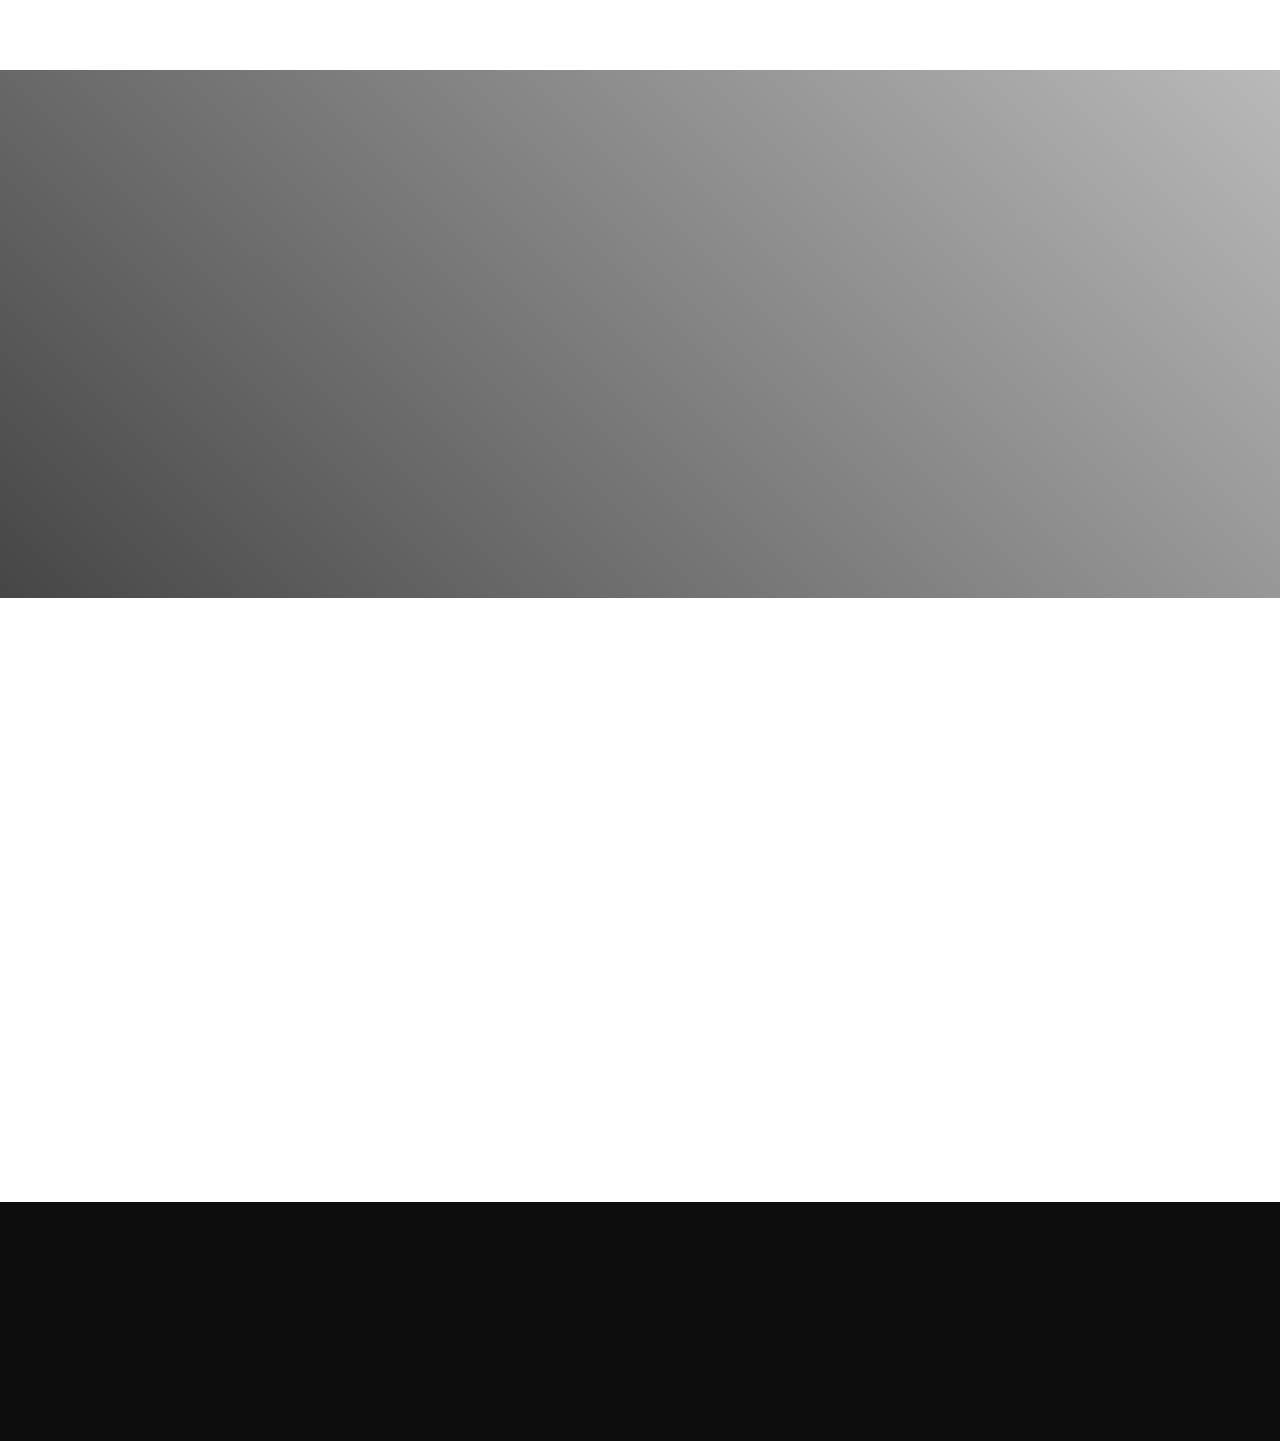
==== index.html @ 315e4c17 "initial portfolio commit" ====
<!doctype html>
<html lang="en" id="page_e00b3f7930bf44a9af4a89931b583d51" data-device-type="mobile" data-env="live" itemscope itemtype="http://schema.org/ProfessionalService" class="no-js page_e00b3f7930bf44a9af4a89931b583d51 mobile fullBleed isHomepage modern">
<head>
<meta charset="utf-8">
<title>Daniela Lizarazo</title>
<meta itemprop="name" content="Daniela Lizarazo">
<meta name="description" content="">
<meta name="keywords" content="">
<meta name="author" content="">
<meta name="viewport" content="width=device-width,initial-scale=1,shrink-to-fit=no">
<meta name="format-detection" content="telephone=yes">
<meta name="robots" content="noindex, nofollow">
<link rel="apple-touch-icon" sizes="180x180" href="https://static.mywebsites360.com/f4d7a6e8a42c4ae8aaf051b5d930cb21/f/118cd5e73162e6c208d3ffacbbd98bea0ef5c3d1/1/favicon-180x180.png">
<link rel="icon" type="image/png" sizes="96x96" href="https://static.mywebsites360.com/f4d7a6e8a42c4ae8aaf051b5d930cb21/f/118cd5e73162e6c208d3ffacbbd98bea0ef5c3d1/1/favicon-96x96.png">
<link rel="icon" type="image/png" sizes="32x32" href="https://static.mywebsites360.com/f4d7a6e8a42c4ae8aaf051b5d930cb21/f/118cd5e73162e6c208d3ffacbbd98bea0ef5c3d1/1/favicon-32x32.png">
<link rel="icon" type="image/png" sizes="16x16" href="https://static.mywebsites360.com/f4d7a6e8a42c4ae8aaf051b5d930cb21/f/118cd5e73162e6c208d3ffacbbd98bea0ef5c3d1/1/favicon-16x16.png">
<meta property="og:type" content="website">
<meta property="og:url" content="https://danielalizarazo.com/">
<meta property="og:title" content="Daniela Lizarazo">
<meta name="twitter:card" content="summary_large_image">
<meta name="twitter:title" content="Daniela Lizarazo">
<link id="baseCSS" rel="stylesheet" type="text/css" href="css/base.css">
<link id="pageCSS" rel="stylesheet" type="text/css" href="css/page%3FstyleIds=ZTAwYjNmNzkzMGJmNDRhOWFmNGE4OTkzMWI1ODNkNTEsYTk4ZjdiNGEzMmY5NGVmOTg5M2Q2Y2Y4ODZkYjQ1MmEsZjk0MzNmYzhhZmMyNGVjZWEzODliZDQ4ODIzYjYyNzIsZTc5ZTI1NzdjNWJlNDlkODk5YTFmZTdjYTI3NDkxZDA=.css">
<link id="vendorCSS" rel="stylesheet" type="text/css" href="css/vendor-print.css">
<script src="modernizr.respond.min.js"></script>
<script type="text/javascript">
  var TypekitConfig = {
    scriptTimeout: 3000
  };
  (function() {
    var h = document.getElementsByTagName('html')[0];
    h.className += ' wf-loading';
    var t = setTimeout(function() {
      h.className = h.className.replace(/\bwf-loading\b/g, '');
      h.className += ' wf-inactive';
    }, TypekitConfig.scriptTimeout);
    var d = false;
    var tk = document.createElement('script');
    tk.src = '//use.typekit.net/ik/[base64].js';
    tk.type = 'text/javascript';
    tk.async = 'true';
    tk.onload = tk.onreadystatechange = function() {
      var rs = this.readyState;
      if (d || rs && rs != 'complete' && rs != 'loaded') return;
      d = true;
      clearTimeout(t);
      try {
        if(html5) html5.shivMethods = false; // why? https://github.com/Modernizr/Modernizr/issues/308
        Typekit.load({ active: function() { if(window.jQuery) $(window).trigger('fontsLoaded'); } });
      } catch (e) {}
    };
    var s = document.getElementsByTagName('script')[0];
    s.parentNode.insertBefore(tk, s);
  })();
</script>
</head>
<body data-site-id="f4d7a6e8a42c4ae8aaf051b5d930cb21" data-sc-layout="a" data-ajax-prefix="/__" class="noSecondaryContent">
  <div class="siteWrapper">
    <div class="siteInnerWrapper">
      <div class="pageContainer linksSectionPage" id="links">
        <div class="headerAndNavContainer">
          <div class="headerAndNavContent">
            <div class="headerAndNavContentInner">
              <div class="headerContainer">
                <header class="headerContent">
<h1 class="siteName"><a itemprop="url" href="index.html">Daniela Lizarazo</a></h1>
                </header><!-- /headerContent -->
              </div><!-- /headerContainer -->
<div class="navContainer">
  <nav class="navContent">
    <ul id="navTopLevel" data-mobile-nav-label="Menu" data-mobile-nav-style="side" data-mobile-nav-reveal="push" data-mobile-nav-animation="bounce" data-mobile-nav-trigger="icon"  data-mobile-nav-icon-position="right" data-home-nav-collapse-min="1" itemscope itemtype="http://www.schema.org/SiteNavigationElement"><li><a href="index.html" class="selected" itemprop="url"><span class="currArrow">▸</span>Home</a>
</li><li><a href="about-me.html" itemprop="url">About me</a>
</li><li><a href="my-work.html" itemprop="url">My work</a>
</li></ul>
  </nav><!-- /navContent -->
</div><!-- /navContainer -->
            </div><!-- headerAndNavContentInner -->
          </div><!-- headerAndNavContent -->
        </div><!-- /headerAndNavContainer -->
        <div class="primaryAndSecondaryContainer">
          <div class="primaryAndSecondaryContent">
            <div class="primaryContentContainer">
              <section class="primaryContent" role="main">
<div class="blockContainer blockWrap_a98f7b4a32f94ef9893d6cf886db452a fsMed txa0 bmg0 lstSyNrmlzd bw0 sy0 blockAnim blockAnim--hidden blockAnim--fade">
  <div class="blockContent block_a98f7b4a32f94ef9893d6cf886db452a  layoutA">
    <div class="blockText">
  <h2 class="contentTitle">👋 Hello world, it's me, Daniela</h2>
  <div class="blockInnerContent" ><p>I'm a computer and data scientist currently finishing my master's degree in Information Studies with a focus in Data Science and AI at The University of Texas at Austin. Simultaneously, I'm working as a graduate research assistant at the Data and Decision Science Team at the IC2 Institute where I develop models and data-driven applications for the NSF I-Corps Hub and the City of Austin Office of Innovation.</p></div>
</div><!-- /blockText-->
  </div><!-- /blockContent -->
</div><!-- /blockContainer -->
<div class="blockContainer blockWrap_f9433fc8afc24ecea389bd48823b6272 fsMed txa0 bmg0 lstSyNrmlzd bw0 sy0 blockAnim blockAnim--hidden blockAnim--fade">
  <div class="blockContent block_f9433fc8afc24ecea389bd48823b6272  layoutA">
    <div class="blockText">
  <h2 class="contentTitle">From 3D immersive interfaces to storytelling dashboards</h2>
  <div class="blockInnerContent" ><p>I have a wide set of skills in human computer-interaction, AI and data science. For more details, check out the <a href="about-me.html">about me</a> and <a href="my-work.html" target="_blank" rel="noopener noreferrer">my work</a> pages.</p></div>
</div><!-- /blockText-->
  </div><!-- /blockContent -->
</div><!-- /blockContainer -->
<div class="blockContainer blockWrap_e79e2577c5be49d899a1fe7ca27491d0 fsMed txa0 bmg0 lstSyNrmlzd bw0 sy0 blockAnim blockAnim--hidden blockAnim--fade" itemscope itemtype="http://schema.org/ImageGallery">
  <div class="blockContent imageGallery imagesCollection block_e79e2577c5be49d899a1fe7ca27491d0  layoutA hasImg hasSlideshow imgOnly fixedAspectRatioImages hasMultipleVisible" data-image-count="6" data-pagination-anim="none" data-pagenum="1" data-img-server="https://static.mywebsites360.com" data-gallery-block-id="e79e2577c5be49d899a1fe7ca27491d0"  data-large-img-opts="HeFQid7LQXgcb94xYvs5phWX56a2v8sSE5pbW">
    <div class="blockImg">
      <div class="flex-container flexMain">
        <div class="flexslider deferredLoadGallery" data-animation="slide" data-slideshow="true" data-slideshow-speed="5000" data-max-items="2" data-min-items="2" data-item-width="320" data-item-margin="10">
          <ul class="slides galleryWrapper" data-collections="[base64]">
            <li class="fs-item ">
  <div class="contentImg imgShape ratio16x9Img"><img src="https://static.mywebsites360.com/f4d7a6e8a42c4ae8aaf051b5d930cb21/i/ee0117aaaf1144a9a1cee20601df4d20/1/4SoifmQpDrHbZJ6W5XJrp/Screenshot%202024-01-11%20at%2012.12.42%20AM.png" data-asset="ee0117aaaf1144a9a1cee20601df4d20" alt="Screenshot 2024-01-11 at 12.12.42 AM.png" data-mod="cover:800" class="contentImg"></div>
</li>

<li class="fs-item ">
  <div class="contentImg imgShape ratio16x9Img"><img src="https://static.mywebsites360.com/f4d7a6e8a42c4ae8aaf051b5d930cb21/i/bdf1bd25d6a14dbc9337bd4d2714918d/1/4SoifmQpDrHbZJ6W5XJrp/Screenshot%202024-01-11%20at%2012.12.14%20AM.png" data-asset="bdf1bd25d6a14dbc9337bd4d2714918d" alt="Screenshot 2024-01-11 at 12.12.14 AM.png" data-mod="cover:800" class="contentImg"></div>
</li>

<li class="fs-item ">
  <div class="contentImg imgShape ratio16x9Img"><img src="https://static.mywebsites360.com/f4d7a6e8a42c4ae8aaf051b5d930cb21/i/e1e6e995297b43c6aca7a8af2b8f3970/1/4SoifmQpDrHbZJ6W5XJrp/Screenshot%202024-01-11%20at%2012.14.52%20AM.png" data-asset="e1e6e995297b43c6aca7a8af2b8f3970" alt="Screenshot 2024-01-11 at 12.14.52 AM.png" data-mod="cover:800" class="contentImg"></div>
</li>

<li class="fs-item ">
  <div class="contentImg imgShape ratio16x9Img"><img src="https://static.mywebsites360.com/f4d7a6e8a42c4ae8aaf051b5d930cb21/i/c20057747b0c45ce8f988098be12da9f/1/4SoifmQpDrHbZJ6W5XJrp/Screenshot%202024-01-11%20at%201.08.15%20AM.png" data-asset="c20057747b0c45ce8f988098be12da9f" alt="Screenshot 2024-01-11 at 1.08.15 AM.png" data-mod="cover:800" class="contentImg"></div>
</li>

<li class="fs-item ">
  <div class="contentImg imgShape ratio16x9Img"><img src="https://static.mywebsites360.com/f4d7a6e8a42c4ae8aaf051b5d930cb21/i/d3e3139012dc499b9ce6f6083e0b8f80/1/4SoifmQpDrHbZJ6W5XJrp/Screenshot%202024-01-11%20at%202.05.03%20AM.png" data-asset="d3e3139012dc499b9ce6f6083e0b8f80" alt="Screenshot 2024-01-11 at 2.05.03 AM.png" data-mod="cover:800" class="contentImg"></div>
</li>

<li class="fs-item ">
  <div class="contentImg imgShape ratio16x9Img"><img src="https://static.mywebsites360.com/f4d7a6e8a42c4ae8aaf051b5d930cb21/i/f948c0f25b6a4b46b26bc41d136ddff6/1/4SoifmQpDrHbZJ6W5XJrp/esdl-square.png" data-asset="f948c0f25b6a4b46b26bc41d136ddff6" alt="esdl-square.png" data-mod="cover:800" class="contentImg"></div>
</li>


          </ul>
        </div>
      </div>
    </div><!-- /blockImg -->
  </div><!-- /blockContent -->
</div><!-- /blockContainer -->
              </section><!-- /primaryContent -->
            </div><!-- /primaryContentContainer -->
          </div><!-- /primaryAndSecondaryContent -->
        </div><!-- /primaryAndSecondaryContainer -->
        <div class="footerContainer">
  <footer class="footerContent">
  	<div class="footerInner">
<div class="blockContainer socialIconsContainer blockWrap_e0a81e694a194ed6a7d155da40583dc7 ">
  <div class="blockContent block_e0a81e694a194ed6a7d155da40583dc7 txa1">
        <ul class="iconGroup socialIcons footerSocialIcons">
      <li><a target="_blank" rel="noopener noreferrer" href="https://www.linkedin.com/in/daniela-lizarazo-721335228/" class="zocial linkedin" aria-label="linkedin"></a></li>
    </ul>
      </div><!-- /blockContent -->
</div><!-- /blockContainer -->
<div class="blockContainer blockWrap_dd943fca7a9e432e927b0d071dcdae63 ">
  <div class="blockContent block_dd943fca7a9e432e927b0d071dcdae63 ">
    <div class="blockText">
  <div class="blockInnerContent" ><p><a href="index.html">Home</a> | <a href="about-me.html">About</a> | <a href="my-work.html">Work</a> | <a href="index.html">Contact</a></p></div>
</div><!-- /blockText-->
  </div><!-- /blockContent -->
</div><!-- /blockContainer -->
<div class="blockContainer blockWrap_f9fcd93386224b608d1e517b4ab8068d ">
  <div class="blockContent block_f9fcd93386224b608d1e517b4ab8068d ">
    <div class="blockText blockInnerContent">
      <p>©2022 Websites 360® - Do not copy website. All rights reserved. | Powered By: Websites360®</p>
    </div><!-- /blockText-->
  </div><!-- /blockContent -->
</div><!-- /blockContainer -->
      <div class="scCredit"><a href="https://www.websites360.com" target="_blank" rel="nofollow">Created with <span>Websites 360</span></a></div>
    </div>
  </footer>
</div><!--  /footerContainer -->
      </div> <!-- /pageContainer -->
    </div><!-- /siteInnerWrapper -->
  </div><!-- siteOuterWrapper -->
  <script src="https://code.jquery.com/jquery-1.12.4.min.js"></script>
<script>window.jQuery || document.write('<script src="jquery-1.12.4.min.js">\x3C/script>')</script>
<script src="siteBundle.js"></script>
<style type="text/css">
/*!
  Zocial Butons
  http://zocial.smcllns.com
  by Sam Collins (@smcllns)
  License: http://opensource.org/licenses/mit-license.php
*/
/* Reference icons from font-files
** Base 64-encoded version recommended to resolve cross-site font-loading issues
*/
@font-face {
	font-family: "zocial";
	src: url("zocial.eot");
	src: url("zocial.eot%3F") format("embedded-opentype"),
		url([data-uri]),
		url("zocial.woff") format("woff"),
		url("zocial.ttf") format("truetype"),
		url("zocial.svg") format("svg");
	font-weight: normal;
	font-style: normal;
}
@media screen and (-webkit-min-device-pixel-ratio:0) {
	@font-face {
		font-family: "zocial";
		src: url("zocial.svg") format("svg");
	}
}
</style>
<a id="navTrigger" href="index.html#" style="display:block;" aria-label="Menu">
  <span class="navIcon">
      <svg xmlns="http://www.w3.org/2000/svg" class="navIcon-svg--dotsVert navIcon-svg--w2" viewBox="0 0 164 32">
  <path class="path1" d="M31.299 15.65c0 8.643-7.007 15.65-15.65 15.65s-15.65-7.007-15.65-15.65c0-8.643 7.007-15.65 15.65-15.65s15.65 7.007 15.65 15.65z"></path>
  <path class="path2" d="M97.674 15.65c0 8.643-7.007 15.65-15.65 15.65s-15.65-7.007-15.65-15.65c0-8.643 7.007-15.65 15.65-15.65s15.65 7.007 15.65 15.65z"></path>
  <path class="path3" d="M164.399 15.65c0 8.643-7.007 15.65-15.65 15.65s-15.65-7.007-15.65-15.65c0-8.643 7.007-15.65 15.65-15.65s15.65 7.007 15.65 15.65z"></path>
</svg>
  </span>
</a>
<script src="collections.js" data-collections="aHR0cHM6Ly9hcGkubXl3ZWJzaXRlczM2MC5jb20vZjRkN2E2ZThhNDJjNGFlOGFhZjA1MWI1ZDkzMGNiMjEvYy97dHlwZX0="></script>
</body>
</html>
---- css/base.css ----
html,body,div,span,applet,object,iframe,h1,h2,h3,h4,h5,h6,p,blockquote,pre,a,abbr,acronym,address,big,cite,code,del,dfn,em,img,ins,kbd,q,s,samp,small,strike,strong,sub,sup,tt,var,dl,dt,dd,ol,ul,li,fieldset,form,label,legend,table,caption,tbody,tfoot,thead,tr,th,td{margin:0;padding:0;border:0;outline:0;font-weight:inherit;font-style:inherit;font-family:inherit;font-size:100%;vertical-align:baseline}body{line-height:1;color:#000;background:#fff}ol,ul{list-style:none}table{border-collapse:separate;border-spacing:0;vertical-align:middle}caption,th,td{text-align:left;font-weight:normal;vertical-align:middle}a img{border:none}article,aside,canvas,details,figcaption,figure,footer,header,hgroup,menu,nav,section,summary,main{margin:0;padding:0;border:0;outline:0;display:block}audio,canvas,video{display:inline-block}audio:not([controls]),[hidden]{display:none}html{overflow-y:scroll;-webkit-text-size-adjust:100%;-ms-text-size-adjust:100%;-webkit-font-smoothing:antialiased}abbr[title]{border-bottom:1px dotted}q{quotes:none}q:before,q:after{content:"";content:none}small{font-size:85%}sub,sup{font-size:75%;line-height:0;position:relative;vertical-align:baseline}sup{top:-.5em}sub{bottom:-.25em}nav ul,nav ol{list-style:none;list-style-image:none;margin:0;padding:0}img{border:0;-ms-interpolation-mode:bicubic;vertical-align:middle}svg:not(:root){overflow:hidden}figure{margin:0}form{margin:0}fieldset{border:0;margin:0;padding:0}label{cursor:pointer}legend{border:0;padding:0}button,input,select,textarea{font-family:inherit;font-size:100%;margin:0;vertical-align:baseline;-webkit-font-smoothing:antialiased}button,input{line-height:normal}button,input[type="button"],input[type="reset"],input[type="submit"]{cursor:pointer;-webkit-appearance:button}input[type="checkbox"],input[type="radio"]{box-sizing:border-box}input[type="search"]{-webkit-appearance:textfield;box-sizing:content-box}input[type="search"]::-webkit-search-decoration{-webkit-appearance:none}button::-moz-focus-inner,input::-moz-focus-inner{border:0;padding:0}textarea{overflow:auto;vertical-align:top;resize:vertical}table{border-collapse:collapse;border-spacing:0}td{vertical-align:top}html{background-color:#fff;background-image:none;background-position:50% 0;background-attachment:scroll;background-size:cover;background-repeat:no-repeat;}html.tablet:after,html.mobile:after{content:none}html,body{color:#8b8b8b;font-size:18px;font-family:freightsansprobook,Arial,Verdana,sans-serif;font-style:normal;font-weight:400;line-height:1.5}.fsLg{font-size:32px}.fsMed{font-size:18px}.fsSm{font-size:14px}.fsSm input.gsc-input{font-size:14px}.fsMed input.gsc-input{font-size:18px}.fsLg input.gsc-input{font-size:32px}body{background:transparent}body,button,input,input:valid,input:invalid,textarea,textarea:valid,textarea:invalid,select{color:#8b8b8b}a,a:link,a:visited,a:hover,a:active,a:focus,span.gc-cs-link,.button--linky{color:#5d5d5d;text-decoration:none}.socialMeta .contentTitle,.socialActions li,.scheduleItem .contentTitle a,.beerListHeader,.beerName a{color:#5d5d5d}.blockInnerContent a:not(.button),.itemInnerContent a:not(.button),.socialContent a:not(.button),.socialActions a:not(.button),.blockInnerContent .button--linky,.itemInnerContent .button--linky,.socialContent .button--linky,.socialActions .button--linky,.blockInnerContent span.gc-cs-link,.itemInnerContent span.gc-cs-link,.socialContent span.gc-cs-link,.socialActions span.gc-cs-link{text-decoration:none;}.blockInnerContent a:not(.button):hover,.itemInnerContent a:not(.button):hover,.socialContent a:not(.button):hover,.socialActions a:not(.button):hover,.blockInnerContent .button--linky:hover,.itemInnerContent .button--linky:hover,.socialContent .button--linky:hover,.socialActions .button--linky:hover,.blockInnerContent span.gc-cs-link:hover,.itemInnerContent span.gc-cs-link:hover,.socialContent span.gc-cs-link:hover,.socialActions span.gc-cs-link:hover,.blockInnerContent a:not(.button):active,.itemInnerContent a:not(.button):active,.socialContent a:not(.button):active,.socialActions a:not(.button):active,.blockInnerContent .button--linky:active,.itemInnerContent .button--linky:active,.socialContent .button--linky:active,.socialActions .button--linky:active,.blockInnerContent span.gc-cs-link:active,.itemInnerContent span.gc-cs-link:active,.socialContent span.gc-cs-link:active,.socialActions span.gc-cs-link:active,.blockInnerContent a:not(.button):focus,.itemInnerContent a:not(.button):focus,.socialContent a:not(.button):focus,.socialActions a:not(.button):focus,.blockInnerContent .button--linky:focus,.itemInnerContent .button--linky:focus,.socialContent .button--linky:focus,.socialActions .button--linky:focus,.blockInnerContent span.gc-cs-link:focus,.itemInnerContent span.gc-cs-link:focus,.socialContent span.gc-cs-link:focus,.socialActions span.gc-cs-link:focus{text-decoration:none}.blockInnerContent a:not(.button):hover,.blockInnerContent .button--linky:hover,.blockInnerContent span.gc-cs-link:hover,.blockInnerContent a:not(.button):active,.blockInnerContent .button--linky:active,.blockInnerContent span.gc-cs-link:active,.blockInnerContent a:not(.button):focus,.blockInnerContent .button--linky:focus,.blockInnerContent span.gc-cs-link:focus{color:#0d0d0d}a.button,.item a.button{color:#fff;}a.button:hover,.item a.button:hover,a.button:active,.item a.button:active,a.button:focus,.item a.button:focus{color:#fff}button,.button,input[type=submit]{transition:border-color 200ms,color 200ms,background-color 200ms;display:inline-block;line-height:1.5;padding:.25em 1em;text-decoration:none;box-sizing:border-box;color:#fff;letter-spacing:normal;text-transform:none;font-family:freightsansprobook,Arial,Verdana,sans-serif;font-style:normal;font-weight:400;border-radius:0;background:#0d0d0d;font-size:16px;border-color:#0d0d0d;border-width:2px;border-style:solid;}button:hover,.button:hover,input[type=submit]:hover,button:active,.button:active,input[type=submit]:active,button:focus,.button:focus,input[type=submit]:focus{color:#fff;background:#8b8b8b;border-color:#8b8b8b}.scForm input[type=text],.scForm input[type=number],.scForm input[type=email],.scForm input[type=url],.scForm input[type=tel],.scForm input[type=search],.scForm textarea,.scForm select{font-size:16px}.ctaButton{padding:1em}.publicModalClose{background:url("data:image/svg+xml;charset=utf-8,%3Csvg%20xmlns%3D%22http%3A%2F%2Fwww.w3.org%2F2000%2Fsvg%22%20width%3D%2232%22%20height%3D%2232%22%20viewBox%3D%220%200%2032%2032%22%3E%3Cpath%20fill%3D%22none%22%20opacity%3D%22.5%22%20stroke%3D%22%230d0d0d%22%20stroke-width%3D%22.457%22%20stroke-miterlimit%3D%2210%22%20stroke-linecap%3D%22round%22%20stroke-linejoin%3D%22round%22%20d%3D%22M24.183%207.634l-16.503%2016.777M7.68%207.634l16.503%2016.777%22%2F%3E%3C%2Fsvg%3E") 50% 50% no-repeat}.publicModalContent{background:#fff;color:#333;}.publicModalContent .pageTitle{color:#333}.publicModalContent a{color:#8b8b8b}.galleryArrow--prev,.galleryArrow--next{display:none}.no-touch .flex-container,.carousel{padding-left:0;padding-right:0;}.no-touch .flex-container .gridTrigger,.carousel .gridTrigger{margin-right:0}.hasThumbs .flex-container{padding-left:0;padding-right:0}.touch .blockContentBleed.hasSlideshow .imgCaption,.no-touch .blockContentBleed.hasSlideshow .imgCaption{margin-left:4%;margin-right:4%}.touch .blockContentBleed.alternateGridGallery .gridTrigger,.no-touch .blockContentBleed.alternateGridGallery .gridTrigger{margin-right:4%}.eventColl-item--carousel1 .eventColl-content,.eventColl-item--carousel2 .eventColl-content{max-width:calc(85vw - 88px)}.eventColl-item--slideshow1 .eventColl-content{left:50px;right:50px}.eventColl-item--slideshow2 .eventColl-content{left:50px;right:50px}.tags{padding-top:.5em;font-size:14px;}.itemsCollectionContainer .tags{margin-bottom:1em}.tags .sep{display:none}.tags .tagsLabel{font-weight:bold;display:inline-block;margin:0 .75em .5em 0}.blockInnerContent .tags a{background-color:#efefef;display:inline-block;padding:.5em 1em;margin:0 .75em .5em 0;}.blockInnerContent .tags a,.blockInnerContent .tags a:hover,.blockInnerContent .tags a:active,.blockInnerContent .tags a:visited,.blockInnerContent .tags a:focus{color:#333;text-decoration:none}.txa1 .blockInnerContent .tags a{margin:0 .375em .5em}.txa2 .blockInnerContent .tags a{margin:0 0 .5em .75em}.blockInnerContent .tags a.selected,.blockInnerContent .tags a.selected:hover,.blockInnerContent .tags a.selected:active,.blockInnerContent .tags a.selected:visited,.blockInnerContent .tags a.selected:focus{color:#333;background-color:#ccc}.contentImg{max-width:100%;border-style:solid;border-color:#ccc;border-width:0;box-sizing:border-box;}.pageTitle{color:#fff;font-size:60px;font-family:futurabold,Arial,Verdana,sans-serif;font-style:normal;font-weight:700;text-transform:capitalize;letter-spacing:normal;line-height:1.1}.pageSubtitle{color:#fff;font-size:20px;font-family:freightsansprobook,Arial,Verdana,sans-serif;font-style:normal;font-weight:400;text-transform:none;letter-spacing:normal;padding-top:10px;font-size:20px;line-height:1.2;}@media only screen and (max-width:768px){.pageTitle{font-size:40px}}.contentTitle{line-height:1.1;padding-bottom:.5em;font-size:40px}h3.contentTitle{font-size:28px}.contentTitle:not(.item):last-child{padding-bottom:0}.contentTitle,.contentTitle a{font-family:futurabold,Arial,Verdana,sans-serif;font-style:normal;font-weight:700;color:#040c14}.categoryHeader{color:#040c14;font-family:futurabold,Arial,Verdana,sans-serif;font-style:normal;font-weight:700;margin-bottom:1em;font-size:1.5em;}.categoryHeader:last-child{margin-bottom:0}.contentTitle,.categoryHeader{text-transform:none;letter-spacing:normal;}.dividerTitle{font-family:futurabold,Arial,Verdana,sans-serif;font-style:normal;font-weight:700;line-height:1.1;text-transform:none;letter-spacing:normal;color:#0d0d0d;display:-ms-flexbox;display:flex;text-align:initial below;text-align:unset;font-size:40px}.dividerTitle{-ms-flex-direction:column;flex-direction:column;-ms-flex-align:stretch;align-items:stretch;-ms-flex-pack:center;justify-content:center;text-align:left;}.dividerTitle:before{content:none;margin:0}.dividerTitle:after{content:'';margin:.5em 0 0 0}.blockContentBleed .dividerTitle .dividerTitle-textWrap{padding:0 2% 0 4%}.dividerTitle:before,.dividerTitle:after{border-color:#bababa;border-top-style:solid;border-top-width:1px}.dividerTitle--noText:before,.dividerTitle--noText:after{margin:0}.categoryHeader{text-align:inherit}table{background-color:transparent;margin-bottom:1em}td,th{vertical-align:top;padding:.45em .5em .25em .5em}table,th,td{border-width:1px;border-style:solid;border-color:#ccc}.agenda dd{border-width:1px;border-style:solid;border-color:#ccc}.calendar .calPos.hasItem:focus{background-color:#4d4d4d;color:#fff}.calendar .currentDay{background-color:#333;color:#fff}.calendar .calItem{border-color:#0d0d0d transparent transparent transparent}.calendar caption{border-style:solid;border-width:1px 1px 0 1px}.calendar.togglesOnly caption{border-bottom-width:1px}.singleRow .calendar caption{border-width:0 0 1px 0}.singleRow .calendar.togglesOnly caption{border-width:0}.singleRow .calendar td{border-width:0 1px 0 0}.fixedCalendar table,.fixedCalendar td,.fixedCalendar th{background-color:#f9f9f9}.datePickerContainer td.activeDay,.datePickerContainer td:hover{background-color:#4d4d4d}.blockContent input.gsc-input,.blockContent .gsc-input-box,.blockContent .gsc-input-box-hover,.blockContent .gsc-input-box-focus{border-color:#ccc}.blockContent .gsc-result-info,.blockContent .gsc-orderby-label,.blockContent .gs-result a.gs-visibleUrl,.blockContent .gs-result .gs-visibleUrl,.blockContent .gsc-preview-reviews,.blockContent .gsc-control-cse .gs-snippet,.blockContent .gsc-control-cse .gs-promotion em{color:#8b8b8b}.blockContent .gs-title,.blockContent .gs-webResult.gs-result a.gs-title,.blockContent .gs-webResult.gs-result a.gs-title *,.blockContent .gsc-results .gsc-cursor-box .gsc-cursor-page,.blockContent .gsc-results .gsc-cursor-box .gsc-cursor-current-page{color:#5d5d5d !important}.blockContent .cse input.gsc-search-button,.blockContent .cse input.gsc-search-button:hover,.blockContent input.gsc-search-button,.blockContent input.gsc-search-button:hover,.blockContent .gsc-selected-option-container{color:#fff;border-radius:0;background:#0d0d0d;font-size:16px;border-color:#0d0d0d;border-width:2px}.blockContent .cse form.gsc-search-box,.blockContent .gsc-control-cse .gsc-option-menu{background:#fff;border-color:#8b8b8b}.blockContent .gsc-option-menu-item{color:#8b8b8b}.blockContent .gs-no-results-result .gs-snippet{color:#8b8b8b;background:#fff;border-color:#dedede}.blockContent .gs-result img.gs-image{border-color:#ccc;border-width:1px}.digiPharmHero-content{padding:2em 60px;text-align:left;}.digiPharmHero-cta--pinBot{padding:1em 60px}.blockInnerContent{font-size:16px;}.blockInnerContent b,.blockInnerContent strong{font-weight:bold}.blockInnerContent i,.blockInnerContent em{font-style:italic}.blockContainer,.pageTitleContainer,.itemsCollectionContainer{border-style:solid;border-color:#ccc;border-radius:0;background-color:transparent;background-image:none;background-position:50% 50%;background-attachment:fixed;background-size:cover;background-repeat:no-repeat;padding-top:50px;padding-bottom:50px;}.tablet .blockContainer,.tablet .pageTitleContainer,.tablet .itemsCollectionContainer,.mobile .blockContainer,.mobile .pageTitleContainer,.mobile .itemsCollectionContainer{background-attachment:scroll}.hasSecondaryContent .primaryAndSecondaryContainer .blockContainer,.hasSecondaryContent .primaryAndSecondaryContainer .pageTitleContainer,.hasSecondaryContent .primaryAndSecondaryContainer .itemsCollectionContainer{padding-left:50px;padding-right:50px}.blockText p,.itemContent p,.blockText ul,.itemContent ul,.blockText ol,.itemContent ol{padding-bottom:1.5em}.truncateContent{max-height:9em}.item{box-sizing:border-box;float:left;width:100%;margin:1.5em auto 0 auto;border-style:solid;word-wrap:break-word;color:#8b8b8b;box-shadow:0 8px 30px 0 rgba(162,162,162,0.15);background-image:none;background-color:#fff;border-radius:0;border-color:#dedede;padding:30px 30px 30px 30px;font-size:16px;}.item:last-child{margin-bottom:0}.item a{color:#0d0d0d}.item .contentTitle,.item.contentTitle{text-transform:none;letter-spacing:normal;padding-left:0;margin-right:0;font-size:26px}.item .contentTitle,.item .contentTitle a,.item.contentTitle a{color:#040c14}.item .itemInnerContent b,.item .itemInnerContent strong{font-weight:bold}.item .itemInnerContent i,.item .itemInnerContent em{font-style:italic}.definitionList .contentTitle,.defListItem .contentTitle{color:#040c14;text-transform:none;border-radius:0;letter-spacing:normal;padding-left:0;margin-right:0;}.defItemInnerContent{color:#868686;}.defListItem{color:#868686;background-image:none;background-color:#fff;border-color:#dedede;border-radius:0;}.socialContentExternal{border-color:#dedede}.eventColl-item--slideshow1{color:#8b8b8b;font-size:16px;}.eventColl-item--slideshow1 .eventColl-mainTitles,.eventColl-item--slideshow1 .eventColl-artists{color:#040c14;font-size:26px;}.eventColl-item--slideshow1 .eventColl-mainTitles a,.eventColl-item--slideshow1 .eventColl-artists a{color:#040c14}.iconGroup a{display:inline-block;width:32px;height:32px;line-height:32px;font-size:22px}.socialSharing li a{width:31.5px;height:31.5px;line-height:31.5px;font-size:18px}.videoGallery-text{text-align:left;}.modalVideoGallery-vid ~ .galleryArrow{height:40px}.primaryAndSecondaryContainer{padding-top:0;}.pwp-container{background-color:transparent;background-image:none;background-position:50% 50%;background-attachment:fixed;background-size:cover;background-repeat:no-repeat;}.tablet .pwp-container,.mobile .pwp-container{background-attachment:scroll}.pwp-form{background-color:rgba(255,255,255,0);border-style:solid;border-color:#ccc;border-width:1px}.pwp-icon{fill:#8b8b8b}.pwp-error{color:#8b8b8b;font-weight:bold}.pwp-submit{font-size:16px;color:#fff;background:#0d0d0d;letter-spacing:normal;text-transform:none;border-style:solid;border-radius:0;border-width:2px;border-color:#0d0d0d;}.pwp-submit:hover,.pwp-submit:active,.pwp-submit:focus{color:#fff;background:#0d0d0d;border-color:#0d0d0d}.item--tombstone{animation:unset;}.item--tombstone > *{transition:none}.paginationControls{margin:1.5em auto 0 auto;text-align:center;position:relative;}.gridTrigger{fill:#8b8b8b;}.gridTrigger:hover,.gridTrigger:active,.gridTrigger:focus{fill:#8b8b8b}.mapPopup.mapPopup--google,.gm-style-iw-t:after,.mapboxgl-popup-content,.leaflet-popup-content,.leaflet-popup-tip{background:#fff !important}.mapPopup--mapbox.mapboxgl-popup-anchor-top .mapboxgl-popup-tip,.mapPopup--mapbox.mapboxgl-popup-anchor-top-left .mapboxgl-popup-tip,.mapPopup--mapbox.mapboxgl-popup-anchor-top-right .mapboxgl-popup-tip{border-bottom-color:#fff}.mapPopup--mapbox.mapboxgl-popup-anchor-right .mapboxgl-popup-tip{border-left-color:#fff}.mapPopup--mapbox.mapboxgl-popup-anchor-bottom .mapboxgl-popup-tip,.mapPopup--mapbox.mapboxgl-popup-anchor-bottom-left .mapboxgl-popup-tip,.mapPopup--mapbox.mapboxgl-popup-anchor-bottom-right .mapboxgl-popup-tip{border-top-color:#fff}.mapPopup--mapbox.mapboxgl-popup-anchor-left .mapboxgl-popup-tip{border-right-color:#fff}.mapPopup,.mapboxgl-popup-content{color:#000 !important;font-size:14px !important}.mapPopup .contentTitle,.mapPopup .contentTitle a{color:#000 !important;font-size:18px !important}.leaflet-container .mapPopup--leaflet .blockInnerContent a,.leaflet-container .mapPopup--leaflet .itemInnerContent a{color:#5d5d5d;}.leaflet-container .mapPopup--leaflet .blockInnerContent a:hover,.leaflet-container .mapPopup--leaflet .itemInnerContent a:hover{color:#0d0d0d}.headerContainer{background-color:transparent;background-image:none;background-position:50% 50%;background-attachment:scroll;background-size:cover;background-repeat:no-repeat;padding-top:20px;padding-bottom:20px;border-width:0;}.headerContent h1.siteName,.headerContent h1.siteName a,.headerContent div.siteName,.headerContent div.siteName a{text-align:left;color:#171717;font-family:museosansbold,Arial,Verdana,sans-serif;font-style:normal;font-weight:700;font-size:20px;text-transform:capitalize;letter-spacing:normal;}.siteName{line-height:1.5}@media only screen and (max-width:767px){.headerContent h1.logo,.headerContent h1.logoAndSiteName a.logo,.headerContent div.logo,.headerContent div.logoAndSiteName a.logo{max-width:100px}.headerContent h1.siteName,.headerContent h1.logoAndSiteName,.headerContent div.siteName,.headerContent div.logoAndSiteName{text-align:center}.headerContent h1.logo,.headerContent div.logo,.headerContent a.logo{float:none;margin:0 auto;}.headerContent h1.logo img,.headerContent div.logo img,.headerContent a.logo img{margin:0 auto;float:none}}.navContainer{padding-top:20px;padding-bottom:20px;font-size:17px;font-family:futurabold,Arial,Verdana,sans-serif;font-style:normal;font-weight:700;text-transform:lowercase;line-height:1.5}.headerAndNavContainer{background-color:#fff;background-image:none;background-position:50% 50%;background-attachment:scroll;background-size:auto;background-repeat:repeat;border-width:0;}.navContent li{border-color:#a2a2a2;}.navContent li a,.navContent li .navLabel{font-size:17px;color:#0d0d0d;text-decoration:none;letter-spacing:0;background-color:transparent}.navContent li .button{padding:.25em 1em;font-size:16px;color:#fff;background:#0d0d0d;letter-spacing:normal;text-transform:none;font-family:freightsansprobook,Arial,Verdana,sans-serif;font-style:normal;font-weight:400;border-radius:0;border-width:2px;border-color:#0d0d0d;}.navContent li .button:active,.navContent li .button:hover,.navContent li .button:focus{color:#fff;background:#8b8b8b;border-color:#8b8b8b}.navContent li a.selected,.navContent li .navLabel.selected{color:#8b8b8b;background-color:transparent}.navContent li ul li a,.navContent li ul li .navLabel,.navContent li ul li .navSocialIcons{margin-right:1em}.navContent .navSocialIcons{margin-bottom:0;white-space:nowrap;font-size:inherit;}.navContent .navSocialIcons li{font-size:0;border:none;margin:0;}.navContent .navSocialIcons li a.zocial{text-overflow:clip;overflow:visible;text-align:center;padding:0;color:#0d0d0d;font-size:22px;width:32px;height:32px;line-height:32px;background-color:transparent;border-radius:0;margin:0 0 0 17px}.navContent .navSocialIcons li:first-child a.zocial{margin-left:0}.navContent [data-subnav-collapse="true"] .dropArrow{-ms-transform:rotate(0);transform:rotate(0);transition:transform 250ms ease;will-change:transform;}.navContent [data-subnav-collapse="true"] .dropArrow.subnavClosed{-ms-transform:rotate(-90deg);transform:rotate(-90deg)}.footerContainer{color:#fff;background-color:#0d0d0d;background-image:none;background-position:100% 50%;background-attachment:scroll;background-size:auto;background-repeat:repeat;text-align:center;padding-top:40px;padding-bottom:40px;letter-spacing:0;font-size:14px;border-width:0;line-height:1.4}.footerContainer,.footerContainer .contentTitle,.footerContainer .categoryHeader,.footerContainer input,.footerContainer button,.footerContainer .definitionListContainer .blockText dt,.footerContainer .definitionListContainer .item .contentTitle,.footerContainer .definitionListContainer .blockText .defListItem .contentTitle{text-transform:lowercase;letter-spacing:normal}.footerContent a,.footerContent .contentTitle,.footerContent .contentTitle a,.footerContent .item,.footerContent .item .contentTitle,.footerContent .item .contentTitle a,.footerContent .definitionList .contentTitle,.footerContent .defListItem .contentTitle,.footerContent .blockInnerContent,.footerContent .itemInnerContent,.footerContent .defItemInnerContent{color:#fff}.footerContent button,.footerContent a.button{color:#fff}.footerContent button:hover,.footerContent a.button:hover{color:#fff}.footerContent .blockContent,.footerContent .contentTitle,.footerContent .item .contentTitle,.footerContent .blockInnerContent,.footerContent .itemInnerContent,.footerContent .defItemInnerContent{font-size:14px}.footerContent .blockInnerContent,.footerContent .itemsCollectionContent,.footerContent .definitionListContainer dl,.footerContent .definitionListContainer .contentTitle,.footerContent .contentTitle,.footerContent .blockForm{text-align:center;}.footerContent .itemsCollectionContent{margin-top:0 !important;font-size:0;}.footerContent .itemsCollectionContent .item{display:inline-block;vertical-align:top;float:none;font-size:14px}.footerContent .blockContent,.footerContent .blockContainer{background:transparent}.footerContent .blockContainer{padding:1.5em 0 0 0;}.footerContent .blockContainer:nth-child(1){padding-top:0}.footerContent .blockContent{padding:0}.footerContent .blockText ul,.footerContent .blockText ol{list-style-position:inside}.footerSocialIcons{vertical-align:middle;}.footerSocialIcons li a{color:#e8e8e8;font-size:16px;width:40px;height:40px;line-height:40px;background-color:#8b8b8b;border-radius:50%}.scCredit{clear:both;padding-top:21px;width:100%;float:none;font-size:12px;text-align:center;}.scCredit,.scCredit a:link,.scCredit a:visited,.scCredit a:hover,.scCredit a:active,.scCredit a:focus,.scCredit span{color:#8b8b8b}.scCredit span{text-decoration:underline}.scCredit:first-child{padding-top:0}.footerContent ul.resources{float:left;position:relative;left:50%;}.footerContent ul.resources li{clear:left;float:left;position:relative;right:50%}@media only screen and (min-width:768px){.footerInner{width:100%;float:none;margin:0 auto}}.futurabold{font-family:futurabold,Arial,Verdana,sans-serif;font-style:normal;font-weight:700}.museosansbold{font-family:museosansbold,Arial,Verdana,sans-serif;font-style:normal;font-weight:700}.freightsansprobook{font-family:freightsansprobook,Arial,Verdana,sans-serif;font-style:normal;font-weight:400}html.mobile{min-height:100%}.scHidden{display:none !important}.scInvisible{visibility:hidden !important}.a11y-hidden{clip-path:inset(100%);clip:rect(1px,1px,1px,1px);height:1px;overflow:hidden;position:absolute;white-space:nowrap;width:1px}.iconGroup{font-size:0;display:inline-block;}li.item .iconGroup{display:block}.iconGroup li{display:inline-block}.socialIcons{margin-bottom:-20px;}.footerInner >:last-child .socialIcons{margin-bottom:0}.socialIcons li{text-align:center;}.txa0 .socialIcons li a,.iconGroup-txa.txa0 .socialIcons li a{margin:0 20px 20px 0}.txa0 .socialIcons li:last-child a,.iconGroup-txa.txa0 .socialIcons li:last-child a{margin-right:0}.txa1 .socialIcons li a,.iconGroup-txa.txa1 .socialIcons li a{margin:0 10px 20px 10px}.txa2 .socialIcons li a,.iconGroup-txa.txa2 .socialIcons li a{margin:0 0 20px 20px}.txa2 .socialIcons li:first-child a,.iconGroup-txa.txa2 .socialIcons li:first-child a{margin-left:0}.socialIcons li a{background-repeat:no-repeat;display:inline-block;text-decoration:none !important}.socialSharing{margin:0 0 -20px;padding-left:0;}.socialSharing li{text-align:center;}.socialSharing li a span{display:none !important}.item .socialSharingContainer{margin-top:1em}.hasSlideshow .blockImg .flex-control-nav{display:none}.touch .hasSlideshow .blockImg .flex-control-nav{display:block}.touch .hasSlideshow .blockImg .flex-direction-nav{display:none}.touch .flexMain{margin-bottom:24px}.masonryImgGallery{position:relative;}.masonryImgGallery.building{min-height:100px;}.masonryImgGallery.building .imgGridItem{visibility:hidden}.masonryImgGallery.building .progressSpinner{top:0;margin-top:30px}.stackedGallery li{margin-top:1.5em}.stackedGallery li:first-child{margin-top:0}.deferredLoadGallery .contentImg{-ms-transform:translateY(-4px);transform:translateY(-4px);opacity:0;}.no-js .deferredLoadGallery .contentImg{opacity:1;transition:none;-ms-transform:none;transform:none;}.no-js .deferredLoadGallery .contentImg[data-src]{display:none}.deferredLoadGallery .contentImg.visible{opacity:1;transition:opacity 180ms ease-in,transform 150ms ease-in;-ms-transform:translateY(0);transform:translateY(0)}.deferredLoadGallery .imgShape .contentImg.visible{opacity:.000001}.deferredLoadGallery .oneUpViewer .contentImg{opacity:1;-ms-transform:none;transform:none;transition:none}.fixedHeightGallery .slides > li,.fixedHeightGallery .imgHover-transform,.fixedHeightGallery .imgEffect-transform{position:relative;background-position:50% 50%;background-size:cover}.fixedHeightGallery .slides > li > a{display:block;height:100%}.fixedHeightGallery img.contentImg{position:absolute;left:0;top:0;opacity:0;width:100%;height:100%;}.fixedHeightGallery img.contentImg.visible{opacity:0}.no-js .fixedHeightGallery img.contentImg{position:static;width:auto;height:auto;opacity:1}.fixedHeightGallery.hasThumbs .flexNavigator .slides > li{width:60px;height:60px;background-size:cover}.fixedHeightGallery.hasThumbs.thmbMgn1 .slides > li{margin:0 5px 0 0}.fixedHeightGallery.hasThumbs.thmbMgn2 .slides > li{margin:0 15px 0 0}.flex-container.thumbsContainer{box-sizing:border-box;background:#000}.thmbMgn1 .thumbsContainer{padding:5px}.thmbMgn2 .thumbsContainer{padding:15px}.hasThumbs .thumbsContainer .contentImg.imgShape{width:100%;max-width:100%;border:none}.thumbsContainer .flex-disabled{display:none}.hasThumbs--left .blockImg,.hasThumbs--right .blockImg{min-height:400px}.hasThumbs--left .blockImg,.hasThumbs--right .blockImg,.hasThumbs--left .maxWidth--content,.hasThumbs--right .maxWidth--content,.hasThumbs--left .maxWidth--gallery,.hasThumbs--right .maxWidth--gallery{position:relative}.hasThumbs--left .thumbsContainer,.hasThumbs--right .thumbsContainer{position:absolute;}.hasThumbs--left .thumbsContainer .slides > li,.hasThumbs--right .thumbsContainer .slides > li{-ms-transform:rotate(-90deg);transform:rotate(-90deg)}.hasThumbs--left .thumbsContainer .flex-direction-nav a,.hasThumbs--right .thumbsContainer .flex-direction-nav a{transform:translate3d(0,0,0)}.hasThumbs--left.layoutB .thumbsContainer{top:1.5em}.hasThumbs--left.layoutB .maxWidth--content .thumbsContainer{top:0}.hasThumbs--left.layoutB.imgOnly .thumbsContainer{top:0}.hasThumbs--left .thumbsContainer{top:0;-ms-transform-origin:0 0;transform-origin:0 0;-ms-transform:rotate(90deg);transform:rotate(90deg)}.hasThumbs--left .flexMain{margin-left:60px}.hasThumbs--left.thmbMgn1 .flexMain{margin-left:70px}.hasThumbs--left.thmbMgn2 .flexMain{margin-left:90px}.hasThumbs--left .thumbsContainer{left:60px}.hasThumbs--left.thmbMgn1 .thumbsContainer{left:70px}.hasThumbs--left.thmbMgn2 .thumbsContainer{left:90px}.hasThumbs--right .flexMain{margin-right:60px}.hasThumbs--right.thmbMgn1 .flexMain{margin-right:70px}.hasThumbs--right.thmbMgn2 .flexMain{margin-right:90px}.hasThumbs--right .thumbsContainer{right:0;bottom:0;-ms-transform-origin:100% 100%;transform-origin:100% 100%;-ms-transform:rotate(90deg) translateY(100%);transform:rotate(90deg) translateY(100%)}.hasThumbs--right.layoutA .thumbsContainer{bottom:1.5em}.hasThumbs--right.layoutA .maxWidth--gallery .thumbsContainer{bottom:0}.hasThumbs--right.layoutA .maxWidth--content .thumbsContainer{bottom:0}.hasThumbs--right.layoutA.imgOnly .thumbsContainer{bottom:0}.no-csstransforms .hasThumbs--left .thumbsContainer,.no-csstransforms .hasThumbs--right .thumbsContainer{position:relative !important;left:auto !important;right:auto !important;top:auto !important;width:auto !important;height:auto !important}.no-csstransforms .hasThumbs--left .flexMain,.no-csstransforms .hasThumbs--right .flexMain{margin:0 !important}.blockImg-download{text-align:right;padding-bottom:1em;font-size:16px;}.no-js .blockImg-download{display:none}.blockContentBleed .blockImg-download{padding-left:4%;padding-right:4%;}@media (min-width:1200px){.blockContentBleed .blockImg-download{padding-left:48px;padding-right:48px}}.dlPanel{position:fixed;bottom:30px;right:30px;padding:30px;color:#333;background:#fff;z-index:2;width:275px;box-sizing:border-box;max-width:90%;text-align:center;filter:drop-shadow(0 0 10px #333)}.dlPanel-close{fill:#333;width:20px;height:20px;position:absolute;top:5px;right:5px}.dlPanel-countWrap{font-size:120%}.dlPanel button[disabled]{opacity:.5}.selectedForDownload.imgGridItem{position:relative;min-height:50px;}.selectedForDownload.imgGridItem:after{content:'';position:absolute;background-color:rgba(255,255,255,0.6);background-image:url("data:image/svg+xml;charset=utf-8,%3Csvg%20xmlns%3D%22http%3A%2F%2Fwww.w3.org%2F2000%2Fsvg%22%20viewBox%3D%220%200%2032%2032%22%20fill%3D%22%23000%22%3E%3Cpath%20d%3D%22M29.17%2015.59a4.94%204.94%200%200%200-3.64-4.76%205.35%205.35%200%200%200-5-3.47%205.42%205.42%200%200%200-1.53.22%207.41%207.41%200%200%200-13.7%203.74%204.92%204.92%200%200%200%201.78%209.14h.43a2.3%202.3%200%200%200%20.26%200h3.81v-1.6H7.86a3.43%203.43%200%200%201-2.48-1.09A3.29%203.29%200%200%201%207%2012.39a5.49%205.49%200%200%201%200-.91%205.76%205.76%200%200%201%2011.22-1.67%203.71%203.71%200%200%201%206%202.49%203.3%203.3%200%200%201%200%206.59H20.32v1.6h4a4.76%204.76%200%200%200%20.66-.07c.15%200%20.3-.06.44-.09l.28-.09a4.9%204.9%200%200%200%202.81-2.34l.06-.09a4.84%204.84%200%200%200%20.6-2.22z%22%3E%3C%2Fpath%3E%3Cpath%20transform%3D%22rotate(180%2016%2016)%20translate(31.5%20-9)%20scale(-1%2C%201)%22%20d%3D%22M21.29%2016.61l-4.19-4.89a1.16%201.16%200%200%200-.87-.39%201.14%201.14%200%200%200-.87.39l-4.2%204.89a1.15%201.15%200%200%200%201.74%201.49l1.35-1.58a11.21%2011.21%200%200%201-2.58%209.28c4.77-2%206.32-5.14%206.65-9.14l1.24%201.44a1.13%201.13%200%200%200%201.61.12%201.1%201.1%200%200%200%20.4-.86%201.11%201.11%200%200%200-.28-.75zm-5.07-2.37z%22%3E%3C%2Fpath%3E%3C%2Fsvg%3E");background-size:36px;background-repeat:no-repeat;background-position:95% 5%;top:0;right:0;bottom:0;left:0;pointer-events:none}.txa0{text-align:left;}.txa1{text-align:center;}.txa2{text-align:right;}.txa3{text-align:justify}.bmg0{margin-bottom:0}.bmg1{margin-bottom:.5em}.bmg2{margin-bottom:1em}.bmg3{margin-bottom:1.5em}.bmg4{margin-bottom:2em}.bmg5{margin-bottom:2.5em}.bmg6{margin-bottom:3em}.pd0,.itmPd0 .item{padding:0}.pd1,.itmPd1 .item{padding:5px}.pd2,.itmPd2 .item{padding:10px}.pd3,.itmPd3 .item{padding:15px}.pd4,.itmPd4 .item{padding:20px}.pd5,.itmPd5 .item{padding:25px}.pd6,.itmPd6 .item{padding:30px}.bw0,.itmBw0 .item{border-width:0}.bw1,.itmBw1 .item{border-width:1px}.bw2,.itmBw2 .item{border-width:2px}.bw3,.itmBw3 .item{border-width:3px}.bw4,.itmBw4 .item{border-width:4px}.bw5,.itmBw5 .item{border-width:5px}.bw6,.itmBw6 .item{border-width:6px}.bw7,.itmBw7 .item{border-width:7px}.bw8,.itmBw8 .item{border-width:8px}.bw9,.itmBw9 .item{border-width:9px}.bw10,.itmBw10 .item{border-width:10px}.bplNoTop,.itmBplNoTop .item{border-top-width:0}.bplNoRight,.itmBplNoRight .item{border-right-width:0}.bplNoBottom,.itmBplNoBottom .item{border-bottom-width:0}.bplNoLeft,.itmBplNoLeft .item{border-left-width:0}ul.sitemap{margin-top:20px;}ul.sitemap ul{margin-left:20px}ul.sitemap .socialIcons{margin-left:0}.err404Button{margin-bottom:.25em}.blockText ul,.itemContent ul,.blockText ol,.itemContent ol{box-sizing:border-box}.blockText ul,.itemContent ul{list-style-type:disc}.blockText ol,.itemContent ol{padding-left:2.1em;list-style-type:decimal}.blockText p:last-child,.itemContent p:last-child,.blockText ul:last-child,.itemContent ul:last-child,.blockText ol:last-child,.itemContent ol:last-child{padding-bottom:0}.blockText table:last-child,.itemContent table:last-child{margin-bottom:0}.blockInnerContent--tight p,.itemInnerContent--tight p,.blockInnerContent--tight ul,.itemInnerContent--tight ul,.blockInnerContent--tight ol,.itemInnerContent--tight ol{padding-bottom:.5em}.definitionList dt{padding-top:.5em;padding-bottom:0}.definitionList dd{padding-bottom:.5em}.definitionList dl:first-child dt:first-child{padding-top:0}.definitionList dl:last-child dd:last-child{padding-bottom:0}.blockText + .itemsCollectionContent{padding-top:1em}.pageTitleContainer .blockText{margin-top:1.5em}.lstsy0 .blockText ul,.lstsy0 .itemContent ul,.lstsy0 .blockInnerContent ul,.lstsy0 .description--style2 ul,.lstsy0 .blockText ol,.lstsy0 .itemContent ol,.lstsy0 .blockInnerContent ol,.lstsy0 .description--style2 ol{padding-left:0;list-style-type:none}.lstsy1 .blockText ul,.lstsy1 .itemContent ul,.lstsy1 .blockInnerContent ul,.lstsy1 .description--style2 ul,.lstsy1 .blockText ol,.lstsy1 .itemContent ol,.lstsy1 .blockInnerContent ol,.lstsy1 .description--style2 ol{list-style-type:disc;padding-left:1.75em;}.lstsy1 .blockText ul.socialSharing,.lstsy1 .itemContent ul.socialSharing,.lstsy1 .blockInnerContent ul.socialSharing,.lstsy1 .description--style2 ul.socialSharing,.lstsy1 .blockText ol.socialSharing,.lstsy1 .itemContent ol.socialSharing,.lstsy1 .blockInnerContent ol.socialSharing,.lstsy1 .description--style2 ol.socialSharing{padding-left:0}.lstsy2 .blockText ul,.lstsy2 .itemContent ul,.lstsy2 .blockInnerContent ul,.lstsy2 .description--style2 ul,.lstsy2 .blockText ol,.lstsy2 .itemContent ol,.lstsy2 .blockInnerContent ol,.lstsy2 .description--style2 ol{list-style-type:decimal;padding-left:2.1em;}.lstsy2 .blockText ul.socialSharing,.lstsy2 .itemContent ul.socialSharing,.lstsy2 .blockInnerContent ul.socialSharing,.lstsy2 .description--style2 ul.socialSharing,.lstsy2 .blockText ol.socialSharing,.lstsy2 .itemContent ol.socialSharing,.lstsy2 .blockInnerContent ol.socialSharing,.lstsy2 .description--style2 ol.socialSharing{padding-left:0}.txa1 .blockText ul,.txa2 .blockText ul,.txa1 .itemContent ul,.txa2 .itemContent ul,.txa1 .blockText ol,.txa2 .blockText ol,.txa1 .itemContent ol,.txa2 .itemContent ol{list-style-position:inside}.blockText ul,.itemContent ul{list-style-type:disc;padding-left:1.75em}.blockText .unstyledList,.itemContent .unstyledList{list-style-type:none !important;padding-left:0 !important}.blockText ol,.itemContent ol{list-style-type:decimal !important;padding-left:2.1em !important}.lstsy0 .blockText ul.resources,.lstsy1 .blockText ul.resources,.lstsy2 .blockText ul.resources{padding-left:0}ul.resources li{list-style:none}ul.resources li.pdf{background:url("../pdf_lg.png") 0 0 no-repeat;padding-left:35px;min-height:26px;margin-bottom:1em;}ul.resources li.pdf:last-child{margin-bottom:0}@media only screen and (min-width:768px){.txtCols2,.txtCols3{column-gap:2.25em;column-count:2;}.txtCols2 + p,.txtCols3 + p,.txtCols2 + ul,.txtCols3 + ul,.txtCols2 + ol,.txtCols3 + ol{margin-top:1.5em}}@media only screen and (min-width:1024px){.txtCols3{column-count:3}}.txa1 ul.resources{float:left;position:relative;left:50%;}.txa1 ul.resources li{clear:left;float:left;position:relative;right:50%}.txa2 ul.resources li.pdf{padding-left:0;padding-right:35px;background-position:100% 0}.blockText p.contactPhone,.itemContent p.contactPhone,.blockText p.contactFax,.itemContent p.contactFax,.blockText p.jobQualifications,.itemContent p.jobQualifications,.blockText p.jobLocation,.itemContent p.jobLocation,.blockText p.jobExperience,.itemContent p.jobExperience,.blockText p.jobEducation,.itemContent p.jobEducation,.blockText p.jobReqNumber,.itemContent p.jobReqNumber{padding-bottom:0}.blockText .jobQualifications p:last-child,.itemContent .jobQualifications p:last-child{padding-bottom:1.5em}.blockText ul.price,.blockText ul.hours{list-style-type:none;padding-left:0}.blockInnerContent .button,.itemInnerContent .button{margin-top:.25em;margin-bottom:.25em}.blockInnerContent u,.itemInnerContent u{text-decoration:underline}.hours2{display:inline-table;}.hours2 th,.hours2 td{text-align:inherit}.hasPrimaryMeta .contentTitle{padding-bottom:0}.hasPrimaryMeta .primaryMeta{padding-bottom:.5em}.blogPostAuthor{display:block}.lstsy0.thirdPartyApiContent .blockText ol,.lstsy1.thirdPartyApiContent .blockText ol,.lstysy2.thirdPartyApiContent .blockText ol{list-style-type:decimal}.lstsy0.thirdPartyApiContent .blockText ul,.lstsy1.thirdPartyApiContent .blockText ul,.lstysy2.thirdPartyApiContent .blockText ul{list-style-type:disc}.socialContent .contentImg{display:inline-block;margin-bottom:1em;}.socialContent .contentImg.imgShape{display:block}.socialContent p{margin-bottom:1em}.socialContent p:last-child{margin-bottom:0}.socialMeta{position:relative;min-height:54px;padding-left:68px;margin-top:20px;}.socialMeta .avatar{position:absolute;top:3px;left:0;width:48px;height:48px}.socialMeta > a{display:block;word-wrap:break-word}.socialMeta time{display:block}.socialActions{vertical-align:middle;padding-left:24px;padding-top:.2em;min-height:1em;background-position:0 .3em;background-repeat:no-repeat;}.socialActions.Twitter{background-image:url("../icon-socialActions-twitter.png")}.socialActions.Facebook{background-image:url("../icon-socialActions-facebook.png")}.socialActions.GooglePlus{background-image:url("../icon-socialActions-googleplus.png")}.socialActions.Instagram{background-image:url("../icon-socialActions-instagram.png")}.socialActions li{display:inline;vertical-align:middle;}.socialActions li::after{content:'\a0- '}.socialActions li:last-child::after{content:''}.wf-loading .siteName,.wf-loading .pageTitleContent,.wf-loading .navContent,.wf-loading .blockContent,.wf-loading .footerContent{visibility:hidden}.wf-active .siteName,.wf-inactive .siteName,.wf-active .pageTitleContent,.wf-inactive .pageTitleContent,.wf-active .navContent,.wf-inactive .navContent,.wf-active .blockContent,.wf-inactive .blockContent,.wf-active .footerContent,.wf-inactive .footerContent{visibility:visible}.publicModalContainer{position:fixed;height:100%;width:100%;top:0;left:0;z-index:2}.publicModalMask{background:#000;opacity:.6;position:fixed;top:0;left:0;height:100%;width:100%}.publicModalClose{position:absolute;top:0;right:0;z-index:2;width:46px;height:46px;text-align:left;overflow:hidden;white-space:nowrap;text-indent:150%}.publicModalContent{box-shadow:0 0 6px 2px rgba(51,51,51,0.7);position:relative;margin:0 auto;overflow:hidden}.ageVerification{top:25%;width:60%;min-width:240px;max-width:400px;text-align:center;padding:20px;}.ageVerification h1{text-align:center}.ageVerification p{margin:20px 0}.ageVerification .verifyLinks a{margin:0 1em}.modalImageGallery{text-align:center;box-shadow:none;height:100%;}.modalImageGallery.publicModalContent{background:transparent}.modalImageGallery:before{content:'';display:inline-block;height:100%;vertical-align:middle;font-size:0}.modalImageGallery .imageContainer{margin:1%;max-width:98%;display:inline-block;vertical-align:middle;position:relative;min-width:150px;transition:height 250ms ease-in-out,width 250ms ease-in-out;}.modalImageGallery .imageContainer .contentImg{max-height:90%}.publicModalContainer.hideArrows .galleryArrow{display:none}.scForm input[type=text],.scForm input[type=password],.scForm input[type=number],.scForm input[type=email],.scForm input[type=url],.scForm input[type=tel],.scForm input[type=search],.scForm textarea{margin:0 0 1em 0;color:#555;background-color:#fff;width:15em;max-width:100%;padding:.5em;line-height:1.5;box-sizing:border-box;border:solid 1px #c8c8c8;}.scForm input[type=text].usingPlaceholder,.scForm input[type=password].usingPlaceholder,.scForm input[type=number].usingPlaceholder,.scForm input[type=email].usingPlaceholder,.scForm input[type=url].usingPlaceholder,.scForm input[type=tel].usingPlaceholder,.scForm input[type=search].usingPlaceholder,.scForm textarea.usingPlaceholder,.scForm input[type=text]:-moz-placeholder,.scForm input[type=password]:-moz-placeholder,.scForm input[type=number]:-moz-placeholder,.scForm input[type=email]:-moz-placeholder,.scForm input[type=url]:-moz-placeholder,.scForm input[type=tel]:-moz-placeholder,.scForm input[type=search]:-moz-placeholder,.scForm textarea:-moz-placeholder{color:#999}.scForm ::-webkit-input-placeholder{color:#999}.scForm :-moz-placeholder{color:#999}.scForm button{padding:.6em 1em;margin:0 1em 1em 0}.scForm button[disabled]{opacity:.5}.scForm select{margin-bottom:1em;padding:.5em 22px .5em .5em;-moz-appearance:none;-webkit-appearance:none;appearance:none;color:#555;background-color:#fff;background-image:url("data:image/svg+xml;charset=utf-8,%3Csvg%20viewBox%3D%220%200%2010%2014%22%20width%3D%2210%22%20height%3D%2214%22%20xmlns%3D%22http%3A%2F%2Fwww.w3.org%2F2000%2Fsvg%22%3E%3Cpath%20d%3D%22M1%205l3.755%204.255L9%205%22%20stroke%3D%22%23555555%22%20stroke-width%3D%222%22%20fill%3D%22none%22%2F%3E%3C%2Fsvg%3E");background-repeat:no-repeat;background-position:right 7px center;border:solid 1px #c8c8c8;border-radius:0;}.scForm select::-ms-expand{display:none}.scForm select option{font-weight:normal}*[dir="rtl"] .scForm select{padding:.5em .5em}.scForm select:disabled,.scForm select[aria-disabled=true]{opacity:.5}.scForm .progressWrap{position:relative;margin-right:.5em}.scForm .progressSpinner{position:absolute;right:12px;left:auto;top:50%;margin:-9px 0 0 0;display:none}.scForm .ajaxFormResult{overflow:hidden;margin-bottom:1em}.verticalRadioGroup label:last-child{margin-bottom:1em}.scForm--expand input[type=text],.scForm--expand input[type=password],.scForm--expand input[type=number],.scForm--expand input[type=email],.scForm--expand input[type=url],.scForm--expand input[type=tel],.scForm--expand input[type=search],.scForm--expand textarea{display:block;width:100%}.blockLabel{text-align:left;display:block;margin-bottom:.25em}.emailCapture input[type=text],.emailCapture input[type=email]{padding-right:2.25em}.footerContent .blockText + .blockForm{padding-top:1.5em}.button--linky{margin:0;padding:0;background-color:transparent;border:none;border-radius:0;cursor:pointer;font-family:inherit;font-size:inherit;font-weight:inherit;letter-spacing:inherit;line-height:inherit;text-transform:initial;filter:none;box-shadow:none}.pwp-container{display:-ms-flexbox;display:flex;-ms-flex-direction:column;flex-direction:column;-ms-flex-pack:center;justify-content:center;}.pwp-container.primaryAndSecondaryContainer,.pwp-container .primaryAndSecondaryContainer{padding-top:0 !important}.pwp-pageTitle{margin-bottom:1em}.pwp-form{width:80%;max-width:250px;margin:1.5em auto;padding:1.5em;}.pwp-form .pwp-input[type]{width:100%;margin:.5em 0;box-sizing:border-box}.pwp-submit{width:100%}.pwp-icon{width:100%;max-width:100px;display:block;margin:0 auto 1.5em}.pwp-error{margin:0 0 .25em}[placeholder]:focus::-webkit-input-placeholder{transition:opacity .25s .25s ease;opacity:0}.scheduleTable{width:100%;border:0;}.scheduleTable .time{width:18%}.scheduleTable .days{width:80%}.agenda{float:left;width:100%;}.agenda dt{float:left;width:100%;margin-top:2em;}.agenda dt:first-child{margin-top:0}.agenda dd{width:100%;box-sizing:border-box;float:left;padding:.5em 1em;margin-top:1em}.agenda dt + dd{margin-top:.75em}.splitContent{width:49%;float:left;text-align:left;clear:both;}.splitContent.alt{float:right;clear:none}.no-js .frontdeskCalendar{display:none}.frontdeskCalendar table{margin-bottom:0}.frontdeskAgenda .splitContent{padding:.5em 0;}.frontdeskAgenda .splitContent.alt{text-align:right}.frontdeskAgenda .splitContent:last-child{padding:0}@media screen and (max-width:479px){.frontdeskAgenda .splitContent,.frontdeskAgenda .splitContent.alt{float:none;width:auto;text-align:inherit}.frontdeskAgenda .splitContent:last-child{padding:.5em 0}}.no-js .frontdeskAppointments .tags,.frontdeskAppointments div.hidden{display:none}.frontdeskAppointments .instructor{font-size:87.5%}.frontdeskAppointments ul,.frontdeskAppointments p.empty{margin-top:1.5em}.frontdeskAppointments li,.frontdeskAppointments p.empty{margin-bottom:1em;}.frontdeskAppointments li span,.frontdeskAppointments p.empty span{display:block}@media screen and (min-width:400px) and (max-width:767px){.frontdeskAppointments ul{float:left;width:100%}.frontdeskAppointments li{float:left;width:48%}.frontdeskAppointments li:nth-child(odd){clear:left}.frontdeskAppointments li:nth-child(even){float:right}}@media screen and (min-width:768px){.frontdeskAppointments ul{float:left;width:100%}.frontdeskAppointments li{float:left;width:30%;margin-right:3.3%;}.txa1 .frontdeskAppointments li{width:31.3%;display:inline-block;margin-left:1%;margin-right:1%}.txa2 .frontdeskAppointments li{margin-right:0;margin-left:3%}.frontdeskAppointments li:nth-child(3n+1){clear:left}.blockContent--frontgateDetails.layoutC--vAlign1,.blockContent--frontgateDetails.layoutC--vAlign2,.blockContent--frontgateDetails.layoutD--vAlign1,.blockContent--frontgateDetails.layoutD--vAlign2{-ms-flex-wrap:wrap;flex-wrap:wrap}}.adContainer{margin-bottom:1em}.scMap{position:relative;width:100%;padding-top:56.25%;}.scMap.squareMap,.scMap.circleMap{padding-top:0;}.scMap.squareMap:before,.scMap.circleMap:before{content:'';display:block;padding-top:100%}.scMap.circleMap{border-radius:50%;overflow:hidden;z-index:0}.scMap.mapError{padding-top:0}.scMapInner,.scInteractiveMap{position:absolute !important;top:0;left:0;width:100%;height:100%}.scInteractiveMap{right:0}@media screen and (orientation:portrait){.layoutA .scMap,.layoutB .scMap{padding-top:125%;}.layoutA .scMap.squareMap,.layoutB .scMap.squareMap,.layoutA .scMap.circleMap,.layoutB .scMap.circleMap{padding-top:0}.layoutA .scMap.mapError,.layoutB .scMap.mapError{padding-top:0}}@media screen and (max-width:479px){.scMap,.layoutA .scMap,.layoutB .scMap{padding-top:125%;}.scMap.squareMap,.layoutA .scMap.squareMap,.layoutB .scMap.squareMap,.scMap.circleMap,.layoutA .scMap.circleMap,.layoutB .scMap.circleMap{padding-top:0}.scMap.mapError,.layoutA .scMap.mapError,.layoutB .scMap.mapError{padding-top:0}}.pagination{padding-top:1.5em}.hasClickAction{cursor:pointer}.tableWrap{width:100%;padding:0;overflow-x:scroll}table.beerList{width:100%;}table.beerList td.beerIBU,table.beerList td.beerABV,table.beerList td.beerPrice{width:10%}table.beerList th.beerName,table.beerList td.beerStyle{width:19%}table.beerList td.beerBreweryAndLocation{width:32%}.beerListContent .blockText{margin-bottom:1.5em}.txa1 .beerList th,.txa1 .beerList td{text-align:center}.txa2 .beerList th,.txa2 .beerList td{text-align:right}.beerListHeader{padding-bottom:0;margin-top:1.5em;}.beerListHeader:first-child{margin-top:0}[class*='maxWidth--']{display:block;margin-left:auto;margin-right:auto}div.plxBg,html.plxBg body{overflow:hidden;position:relative;z-index:0}html.plxBg,html.plxBg body{min-height:100vh}.plxBg-img{position:absolute !important;bottom:0;left:0;z-index:-1;width:100%;background-position:50% 0;background-size:cover;transform:translate3d(0,0,0)}.plxBg-img--tiled{background-size:auto}.aspectProp{position:relative;width:100%}.aspectProp--1x1,.aspectProp--square{padding-bottom:100%}.aspectProp--4x3{padding-bottom:75%}.aspectProp--3x4{padding-bottom:125%}.aspectProp--16x9{padding-bottom:56.25%}.aspectProp--2x1{padding-bottom:50%}.contentImg--overlay{position:absolute;top:0;left:0;right:0;bottom:0}.lockup{display:-ms-flexbox;display:flex}.lockup--vtop{-ms-flex-align:start;align-items:flex-start}.lockup-fill{-ms-flex:1;flex:1}.a11yTabs-content{display:block;transition:opacity .5s ease-in-out}.a11yTabs-content[aria-hidden=true]{display:none}.dividerTitle:before,.dividerTitle:after{-ms-flex:1;flex:1;height:0;min-width:1em}.dividerTitle--noText:before,.dividerTitle--noText:after{margin:0}[data-primary-link-after]:after{content:"\00a0" attr(data-primary-link-after)}[data-primary-link-before]:before{content:attr(data-primary-link-before) "\00a0"}[data-primary-link-after][href=""]:after,[data-primary-link-before][href=""]:before,[data-primary-link-after]:not([href]):after,[data-primary-link-before]:not([href]):before{content:none}.mapMarker{background-image:url("data:image/svg+xml;charset=utf-8,%3Csvg%20xmlns%3D%22http%3A%2F%2Fwww.w3.org%2F2000%2Fsvg%22%20width%3D%2220%22%20height%3D%2230%22%20viewBox%3D%220%200%2020%2030%22%3E%0A%3Cpath%20fill%3D%22%235d5d5d%22%20fill-rule%3D%22nonzero%22%20d%3D%22M10%200c5.52%200%2010%204.48%2010%2010%200%201.77-.486%203.472-1.285%204.896l-8.16%2014.791A.707.707%200%200%201%2010%2030a.657.657%200%200%201-.556-.313l-8.16-14.791C.452%2013.472%200%2011.77%200%2010%200%204.48%204.48%200%2010%200zm0%2013.75A3.734%203.734%200%200%200%2013.75%2010%203.734%203.734%200%200%200%2010%206.25%203.734%203.734%200%200%200%206.25%2010%203.734%203.734%200%200%200%2010%2013.75z%22%2F%3E%0A%3C%2Fsvg%3E");height:30px;width:20px;background-color:rgba(0,0,0,0);background-repeat:no-repeat;border:none;cursor:pointer;z-index:100;}.mapMarker--hover{background-image:url("data:image/svg+xml;charset=utf-8,%3Csvg%20xmlns%3D%22http%3A%2F%2Fwww.w3.org%2F2000%2Fsvg%22%20width%3D%2220%22%20height%3D%2230%22%20viewBox%3D%220%200%2020%2030%22%3E%0A%3Cpath%20fill%3D%22%230d0d0d%22%20fill-rule%3D%22nonzero%22%20d%3D%22M10%200c5.52%200%2010%204.48%2010%2010%200%201.77-.486%203.472-1.285%204.896l-8.16%2014.791A.707.707%200%200%201%2010%2030a.657.657%200%200%201-.556-.313l-8.16-14.791C.452%2013.472%200%2011.77%200%2010%200%204.48%204.48%200%2010%200zm0%2013.75A3.734%203.734%200%200%200%2013.75%2010%203.734%203.734%200%200%200%2010%206.25%203.734%203.734%200%200%200%206.25%2010%203.734%203.734%200%200%200%2010%2013.75z%22%2F%3E%0A%3C%2Fsvg%3E");z-index:1000}.mapPopup{z-index:5000;}.mapPopup.leaflet-popup{margin-bottom:14px}.mapPopup > button{display:none !important}.mapPopup--google,.mapPopup--mapbox .mapboxgl-popup-content,.mapPopup--leaflet .leaflet-popup-content-wrapper{box-shadow:0 2px 10px 0 rgba(0,0,0,0.2) !important}.mapboxgl-canvas{width:100% !important;height:100% !important}.mapPopup--google,.mapPopup--mapbox .mapboxgl-popup-content,.mapPopup--leaflet .leaflet-popup-content{margin:0;padding:20px 20px 15px !important}.gm-style .gm-style-iw-t::after{z-index:5000;margin-top:-1px}.mapPopup .gm-style-iw-d{overflow:auto !important}.mapPopup .mapboxgl-popup-content{text-align:center}.mapboxgl-map,.leaflet-container,.gm-style{font-size:inherit !important;font-family:inherit !important;color:inherit !important}.mapboxgl-ctrl-attrib-inner{font-size:12px}.leaflet-container .contentTitle a{color:unset}.leaflet-popup-content-wrapper,.leaflet-popup-tip{color:unset !important}.mapPopup--leaflet .leaflet-popup-content-wrapper{background:transparent;padding:0}.mapPopup--leaflet .leaflet-popup-tip-container{margin-top:-1px}@keyframes fadeIn{0%{opacity:0;visibility:hidden}100%{opacity:1;visibility:visible}}@keyframes tombstonePulse{0%{transform:translateX(-75%)}100%{transform:translateX(0%)}}.calendar{width:100%;}.calendar td,.calendar th{width:14.2857%}.calendar td{height:6.25em}.calendar th,.calendar caption{text-align:center}.calendar td{text-align:right;font-size:87.5%;padding:0;position:relative;}.calendar td .calImg{position:absolute;top:0;left:0;width:100%;height:100%;z-index:10;background-position:50% 50%;background-repeat:no-repeat;background-size:cover;white-space:nowrap;overflow:hidden;text-indent:150%}.calendar .calPos{width:100%;height:100%;position:relative;overflow:hidden;box-sizing:border-box;}.calendar .calPos.hasItem{cursor:pointer}.calendar .dayName{display:none}.calendar .dayNum{position:absolute;top:.5em;right:.5em;z-index:11}.calendar .calItem{display:block;position:absolute;top:0;left:0;width:0;height:0;border-style:solid;border-width:36px 36px 0 0}.calendar caption{vertical-align:middle;padding:.5em;line-height:2em;}.calendar caption button{text-align:center;vertical-align:middle;border-radius:50%;width:2em;height:2em;padding:0;float:left;}.calendar caption button span{position:relative;top:-1px}.calendar caption .next{float:right;}.calendar caption .next span{left:1px}.fixedCalendar{position:fixed;padding:0;top:0;left:0;right:0;}.fixedCalendar.blockAdditional{padding-top:0}.singleRow .calendar{display:block;width:100%;}.singleRow .calendar thead{display:none}.singleRow .calendar caption{display:block;width:100%;box-sizing:border-box}.singleRow .calendar tbody{display:block;width:100%;overflow-x:scroll;overflow-y:visible;white-space:nowrap;-webkit-overflow-scrolling:touch}.singleRow .calendar tr{display:inline}.singleRow .calendar td{text-align:center;display:inline-block;width:20%;min-height:8em;}.singleRow .calendar td.prevMonth,.singleRow .calendar td.nextMonth{display:none}.singleRow .calendar .dayName{display:block;text-transform:uppercase}.singleRow .calendar .dayNum{display:block;font-size:125%;padding-top:1em}.datePickerContainer{position:relative;display:inline-block;}.datePickerContainer .calendar{background:#fff;font-size:12px;position:absolute;top:100%}.datePickerContainer caption{background:#fff}.datePickerContainer td{height:3em}@media only screen and (max-width:767px){.datePickerContainer .calendar{left:-140px}}.hasGridGallery.layoutA .blockImg,.hasGridGallery.layoutB .blockImg{float:left;width:100%}.hasGridGallery.layoutA .blockText,.hasGridGallery.layoutB .blockText{clear:both}.imgGridItem{float:left;box-sizing:border-box}.cols2.imgMgn0 .packeryGutterSizer,.cols3.imgMgn0 .packeryGutterSizer,.cols4.imgMgn0 .packeryGutterSizer,.cols5.imgMgn0 .packeryGutterSizer,.cols6.imgMgn0 .packeryGutterSizer,.cols7.imgMgn0 .packeryGutterSizer,.cols8.imgMgn0 .packeryGutterSizer{width:0}.cols2.imgMgn0 .packeryColumnSizer{width:50%}.cols2.imgMgn1 .galleryWrapper{margin-top:-4%}.cols2.imgMgn1 .packeryGutterSizer{width:4%}.cols2.imgMgn1 .packeryColumnSizer{width:48%}.cols2.imgMgn2 .galleryWrapper{margin-top:-8%}.cols2.imgMgn2 .packeryGutterSizer{width:8%}.cols2.imgMgn2 .packeryColumnSizer{width:46%}.cols2.imgMgn0 .imgGridItem{width:50%;margin:0}.cols2.imgMgn1 .imgGridItem{width:48%;margin:4% 0 0 4%}.cols2.imgMgn2 .imgGridItem{width:46%;margin:8% 0 0 8%}.cols2.imgMgn0 .imgGridItem:nth-child(odd),.cols2.imgMgn1 .imgGridItem:nth-child(odd),.cols2.imgMgn2 .imgGridItem:nth-child(odd){margin-left:0;clear:both}.cols3.imgMgn0 .packeryColumnSizer{width:33.33333%}.cols3.imgMgn1 .galleryWrapper{margin-top:-5%}.cols3.imgMgn1 .packeryGutterSizer{width:5%}.cols3.imgMgn1 .packeryColumnSizer{width:30%}.cols3.imgMgn2 .galleryWrapper{margin-top:-10%}.cols3.imgMgn2 .packeryGutterSizer{width:10%}.cols3.imgMgn2 .packeryColumnSizer{width:26.6666%}.cols3.imgMgn0 .imgGridItem{width:33.33333%;margin:0}.cols3.imgMgn1 .imgGridItem{width:30%;margin:5% 0 0 5%}.cols3.imgMgn2 .imgGridItem{width:26.6666%;margin:10% 0 0 10%}.cols3.imgMgn0 .imgGridItem:nth-child(3n+1),.cols3.imgMgn1 .imgGridItem:nth-child(3n+1),.cols3.imgMgn2 .imgGridItem:nth-child(3n+1){margin-left:0;clear:both}.cols3.imgMgn0 .imgGridItem.colSpan2{width:66.66666%}.cols3.imgMgn1 .imgGridItem.colSpan2{width:65%}.cols3.imgMgn2 .imgGridItem.colSpan2{width:63.3332%}.cols3.imgMgn0 .imgGridItem.colSpan3,.cols3.imgMgn1 .imgGridItem.colSpan3,.cols3.imgMgn2 .imgGridItem.colSpan3{width:100%}.cols4.imgMgn0 .packeryColumnSizer{width:25%}.cols4.imgMgn1 .galleryWrapper{margin-top:-1.466%}.cols4.imgMgn1 .packeryGutterSizer{width:1.466%}.cols4.imgMgn1 .packeryColumnSizer{width:23.9%}.cols4.imgMgn2 .galleryWrapper{margin-top:-3%}.cols4.imgMgn2 .packeryGutterSizer{width:3%}.cols4.imgMgn2 .packeryColumnSizer{width:22.75%}.cols4.imgMgn0 .imgGridItem{width:25%;margin:0}.cols4.imgMgn1 .imgGridItem{width:23.9%;margin:1.466% 0 0 1.466%}.cols4.imgMgn2 .imgGridItem{width:22.75%;margin:3% 0 0 3%}.cols4.imgMgn0 .imgGridItem:nth-child(4n+1),.cols4.imgMgn1 .imgGridItem:nth-child(4n+1),.cols4.imgMgn2 .imgGridItem:nth-child(4n+1){margin-left:0;clear:both}.cols4.imgMgn0 .imgGridItem.colSpan2{width:50%}.cols4.imgMgn1 .imgGridItem.colSpan2{width:49.266%}.cols4.imgMgn2 .imgGridItem.colSpan2{width:48.5%}.cols4.imgMgn0 .imgGridItem.colSpan3{width:75%}.cols4.imgMgn1 .imgGridItem.colSpan3{width:74.632%}.cols4.imgMgn2 .imgGridItem.colSpan3{width:74.25%}.cols4.imgMgn0 .imgGridItem.colSpan4,.cols4.imgMgn1 .imgGridItem.colSpan4,.cols4.imgMgn2 .imgGridItem.colSpan4{width:100%}.js .hasModalGallery .imgGridItem,.js .hasOneUpGallery .imgGridItem{cursor:pointer;}.js .hasModalGallery .imgGridItem .imgCaption,.js .hasOneUpGallery .imgGridItem .imgCaption{cursor:default}.galleryWrapper:before,.galleryWrapper:after{content:'';display:table}.galleryWrapper:after{clear:both}.oneUpViewer img{margin-bottom:1.5em;max-width:100% !important}.imgMgn1 .masonryImgGallery .imgGridItem.packeryItem,.imgMgn2 .masonryImgGallery .imgGridItem.packeryItem{margin:0}.cols2.imgMgn1 .masonryImgGallery.packery,.cols3.imgMgn1 .masonryImgGallery.packery,.cols4.imgMgn1 .masonryImgGallery.packery,.cols5.imgMgn1 .masonryImgGallery.packery,.cols6.imgMgn1 .masonryImgGallery.packery,.cols7.imgMgn1 .masonryImgGallery.packery,.cols8.imgMgn1 .masonryImgGallery.packery,.cols2.imgMgn2 .masonryImgGallery.packery,.cols3.imgMgn2 .masonryImgGallery.packery,.cols4.imgMgn2 .masonryImgGallery.packery,.cols5.imgMgn2 .masonryImgGallery.packery,.cols6.imgMgn2 .masonryImgGallery.packery,.cols7.imgMgn2 .masonryImgGallery.packery,.cols8.imgMgn2 .masonryImgGallery.packery{margin-top:0}@media only screen and (max-width:480px){.cols5.imgMgn0 .packeryColumnSizer,.cols6.imgMgn0 .packeryColumnSizer,.cols7.imgMgn0 .packeryColumnSizer,.cols8.imgMgn0 .packeryColumnSizer{width:25%}.cols5.imgMgn1 .galleryWrapper,.cols6.imgMgn1 .galleryWrapper,.cols7.imgMgn1 .galleryWrapper,.cols8.imgMgn1 .galleryWrapper{margin-top:-1.466%}.cols5.imgMgn1 .packeryGutterSizer,.cols6.imgMgn1 .packeryGutterSizer,.cols7.imgMgn1 .packeryGutterSizer,.cols8.imgMgn1 .packeryGutterSizer{width:1.466%}.cols5.imgMgn1 .packeryColumnSizer,.cols6.imgMgn1 .packeryColumnSizer,.cols7.imgMgn1 .packeryColumnSizer,.cols8.imgMgn1 .packeryColumnSizer{width:23.9%}.cols5.imgMgn2 .galleryWrapper,.cols6.imgMgn2 .galleryWrapper,.cols7.imgMgn2 .galleryWrapper,.cols8.imgMgn2 .galleryWrapper{margin-top:-3%}.cols5.imgMgn2 .packeryGutterSizer,.cols6.imgMgn2 .packeryGutterSizer,.cols7.imgMgn2 .packeryGutterSizer,.cols8.imgMgn2 .packeryGutterSizer{width:3%}.cols5.imgMgn2 .packeryColumnSizer,.cols6.imgMgn2 .packeryColumnSizer,.cols7.imgMgn2 .packeryColumnSizer,.cols8.imgMgn2 .packeryColumnSizer{width:22.75%}.cols5.imgMgn0 .imgGridItem,.cols6.imgMgn0 .imgGridItem,.cols7.imgMgn0 .imgGridItem,.cols8.imgMgn0 .imgGridItem{width:25%;margin:0}.cols5.imgMgn1 .imgGridItem,.cols6.imgMgn1 .imgGridItem,.cols7.imgMgn1 .imgGridItem,.cols8.imgMgn1 .imgGridItem{width:23.9%;margin:1.466% 0 0 1.466%}.cols5.imgMgn2 .imgGridItem,.cols6.imgMgn2 .imgGridItem,.cols7.imgMgn2 .imgGridItem,.cols8.imgMgn2 .imgGridItem{width:22.75%;margin:3% 0 0 3%}.cols5.imgMgn0 .imgGridItem:nth-child(4n+1),.cols6.imgMgn0 .imgGridItem:nth-child(4n+1),.cols7.imgMgn0 .imgGridItem:nth-child(4n+1),.cols8.imgMgn0 .imgGridItem:nth-child(4n+1),.cols5.imgMgn1 .imgGridItem:nth-child(4n+1),.cols6.imgMgn1 .imgGridItem:nth-child(4n+1),.cols7.imgMgn1 .imgGridItem:nth-child(4n+1),.cols8.imgMgn1 .imgGridItem:nth-child(4n+1),.cols5.imgMgn2 .imgGridItem:nth-child(4n+1),.cols6.imgMgn2 .imgGridItem:nth-child(4n+1),.cols7.imgMgn2 .imgGridItem:nth-child(4n+1),.cols8.imgMgn2 .imgGridItem:nth-child(4n+1){margin-left:0;clear:both}}@media only screen and (min-width:481px){.cols5.imgMgn1 .galleryWrapper,.cols6.imgMgn1 .galleryWrapper,.cols7.imgMgn1 .galleryWrapper,.cols8.imgMgn1 .galleryWrapper{margin-top:-1%}.cols5.imgMgn1 .packeryGutterSizer,.cols6.imgMgn1 .packeryGutterSizer,.cols7.imgMgn1 .packeryGutterSizer,.cols8.imgMgn1 .packeryGutterSizer{width:1%}.cols5.imgMgn2 .galleryWrapper,.cols6.imgMgn2 .galleryWrapper,.cols7.imgMgn2 .galleryWrapper,.cols8.imgMgn2 .galleryWrapper{margin-top:-2%}.cols5.imgMgn2 .packeryGutterSizer,.cols6.imgMgn2 .packeryGutterSizer,.cols7.imgMgn2 .packeryGutterSizer,.cols8.imgMgn2 .packeryGutterSizer{width:2%}.cols5.imgMgn1 .imgGridItem,.cols6.imgMgn1 .imgGridItem,.cols7.imgMgn1 .imgGridItem,.cols8.imgMgn1 .imgGridItem{margin:1% 0 0 1%}.cols5.imgMgn2 .imgGridItem,.cols6.imgMgn2 .imgGridItem,.cols7.imgMgn2 .imgGridItem,.cols8.imgMgn2 .imgGridItem{margin:2% 0 0 2%}.cols5.imgMgn0 .packeryColumnSizer{width:20%}.cols5.imgMgn1 .packeryColumnSizer{width:19.2%}.cols5.imgMgn2 .packeryColumnSizer{width:18.4%}.cols5.imgMgn0 .imgGridItem{width:20%;margin:0}.cols5.imgMgn1 .imgGridItem{width:19.2%}.cols5.imgMgn2 .imgGridItem{width:18.4%}.cols5.imgMgn0 .imgGridItem:nth-child(5n+1),.cols5.imgMgn1 .imgGridItem:nth-child(5n+1),.cols5.imgMgn2 .imgGridItem:nth-child(5n+1){margin-left:0;clear:both}.cols6.imgMgn0 .packeryColumnSizer{width:16.6666%}.cols6.imgMgn1 .packeryColumnSizer{width:15.83333%}.cols6.imgMgn2 .packeryColumnSizer{width:15%}.cols6.imgMgn0 .imgGridItem{width:16.6666%;margin:0}.cols6.imgMgn1 .imgGridItem{width:15.83333%}.cols6.imgMgn2 .imgGridItem{width:15%}.cols6.imgMgn0 .imgGridItem:nth-child(6n+1),.cols6.imgMgn1 .imgGridItem:nth-child(6n+1),.cols6.imgMgn2 .imgGridItem:nth-child(6n+1){margin-left:0;clear:both}}@media only screen and (min-width:481px) and (max-width:1023px){.cols7.imgMgn0 .packeryColumnSizer,.cols8.imgMgn0 .packeryColumnSizer{width:16.6666%}.cols7.imgMgn1 .packeryColumnSizer,.cols8.imgMgn1 .packeryColumnSizer{width:15.83333%}.cols7.imgMgn2 .packeryColumnSizer,.cols8.imgMgn2 .packeryColumnSizer{width:15%}.cols7.imgMgn0 .imgGridItem,.cols8.imgMgn0 .imgGridItem{width:16.6666%;margin:0}.cols7.imgMgn1 .imgGridItem,.cols8.imgMgn1 .imgGridItem{width:15.83333%}.cols7.imgMgn2 .imgGridItem,.cols8.imgMgn2 .imgGridItem{width:15%}.cols7.imgMgn0 .imgGridItem:nth-child(6n+1),.cols7.imgMgn1 .imgGridItem:nth-child(6n+1),.cols7.imgMgn2 .imgGridItem:nth-child(6n+1),.cols8.imgMgn0 .imgGridItem:nth-child(6n+1),.cols8.imgMgn1 .imgGridItem:nth-child(6n+1),.cols8.imgMgn2 .imgGridItem:nth-child(6n+1){margin-left:0;clear:both}}@media only screen and (min-width:1024px){.cols7.imgMgn0 .packeryColumnSizer{width:14.285714%}.cols7.imgMgn1 .packeryColumnSizer{width:13.428571%}.cols7.imgMgn2 .packeryColumnSizer{width:12.57142%}.cols7.imgMgn0 .imgGridItem{width:14.285714%;margin:0}.cols7.imgMgn1 .imgGridItem{width:13.428571%}.cols7.imgMgn2 .imgGridItem{width:12.57142%}.cols7.imgMgn0 .imgGridItem:nth-child(7n+1),.cols7.imgMgn1 .imgGridItem:nth-child(7n+1),.cols7.imgMgn2 .imgGridItem:nth-child(7n+1){margin-left:0;clear:both}.cols8.imgMgn0 .packeryColumnSizer{width:12.5%}.cols8.imgMgn1 .packeryColumnSizer{width:11.625%}.cols8.imgMgn2 .packeryColumnSizer{width:10.75%}.cols8.imgMgn0 .imgGridItem{width:12.5%;margin:0}.cols8.imgMgn1 .imgGridItem{width:11.625%}.cols8.imgMgn2 .imgGridItem{width:10.75%}.cols8.imgMgn0 .imgGridItem:nth-child(8n+1),.cols8.imgMgn1 .imgGridItem:nth-child(8n+1),.cols8.imgMgn2 .imgGridItem:nth-child(8n+1){margin-left:0;clear:both}}.alternateGridGallery.hasCaptions .imgCaption{padding-right:30px}.alternateGridGallery .altImgGrid,.alternateGridGallery .flexMain{transition:opacity 500ms ease;opacity:1;}.alternateGridGallery .altImgGrid.offscreen,.alternateGridGallery .flexMain.offscreen{opacity:0;position:absolute;left:-9999px;height:0;overflow:hidden}.alternateGridGallery .flexMain{padding-bottom:30px}.alternateGridGallery.hasCaptions .flexMain{padding-bottom:0}.alternateGridGallery .altImgGrid img.contentImg{position:static;opacity:1;width:auto;height:auto}.gridTrigger{position:absolute;z-index:3;bottom:0;right:0;width:17px;height:17px;line-height:1;font-size:0;background:transparent;border-radius:0;border:0;padding:0;}.gridTrigger:hover,.gridTrigger:active,.gridTrigger:focus{background:transparent}.gridTrigger svg{width:17px;height:17px}.imgShape{box-sizing:border-box;overflow:hidden;background-size:cover;background-position:50% 50%;background-repeat:no-repeat;background-origin:border-box;position:relative;}.imgShape:before{display:block;content:'';padding-top:100%}.imgShape .contentImg{opacity:0;position:absolute;top:0;left:0;width:100%;height:100%}.imgShape.circleImg{border-radius:50%}.ratio2x1Img:before{padding-top:50%}.ratio3x2Img:before{padding-top:66.667%}.ratio4x3Img:before{padding-top:75%}.ratio16x9Img:before{padding-top:56.25%}.imgEffect,.imgHover{max-width:100%;height:100%;position:relative;overflow:hidden;display:inline-block;vertical-align:middle}.circleImages .imgEffect,.squareImages .imgEffect,.fixedAspectRatioImages .imgEffect,.circleImages .imgHover,.squareImages .imgHover,.fixedAspectRatioImages .imgHover{width:100%}.circleImages .imgEffect,.circleImages .imgHover{overflow:hidden;border-radius:50%;-ms-transform:scale(1);transform:scale(1)}.imgShape .imgEffect-transform,.imgShape .imgHover-transform{position:absolute;top:0;left:0;right:0;bottom:0}.imgEffect-transform,.imgHover-transform{height:100%;background-position:50% 50%;background-repeat:no-repeat;background-origin:border-box;background-size:cover;-ms-transform-origin:center center;transform-origin:center center}.imgEffect-overlay,.imgHover-overlay{display:block;position:absolute;top:-1px;right:-1px;bottom:-1px;left:-1px;background-color:transparent;transition:background-color 350ms ease;-ms-transform:translateY(0);transform:translateY(0);pointer-events:none;overflow:hidden}.imgEffect-content,.imgHover-content{position:absolute;top:50%;left:50%;-ms-transform:translate(-50%,-50%);transform:translate(-50%,-50%);width:100%;box-sizing:border-box;padding:10px;text-align:center;transition:opacity 350ms ease,padding 350ms ease,color 350ms ease;white-space:normal;line-height:1.25;color:#000;font-size:16px;}.carousel-slide .imgEffect-content,.carousel-slide .imgHover-content{max-width:92vw;}.blockContentBleed .carousel-slide .imgEffect-content,.blockContentBleed .carousel-slide .imgHover-content{max-width:100vw}.no-csstransforms .imgEffect-content,.no-csstransforms .imgHover-content{top:33%}.imgEffect-content .contentTitle,.imgHover-content .contentTitle,.imgEffect-content p,.imgHover-content p{opacity:0;transition:opacity 350ms ease,transform 350ms ease,font-size 350ms;-ms-transform:translateY(50%);transform:translateY(50%);will-change:transform,opacity}.imgHover .imgHover-overlay .imgHover-content .contentTitle,.imgEffect .imgEffect-overlay .imgEffect-content .contentTitle{color:currentColor;line-height:1.25;padding-bottom:0;font-size:120%;text-align:inherit;letter-spacing:normal;text-transform:none;}.imgHover .imgHover-overlay .imgHover-content .contentTitle + p,.imgEffect .imgEffect-overlay .imgEffect-content .contentTitle + p{margin-top:.25em}.imgHover:hover .imgHover-overlay{background-color:rgba(255,255,255,0.5)}.imgHover:hover .imgHover-content .contentTitle,.imgHover:hover .imgHover-content p{opacity:1;-ms-transform:translateY(0);transform:translateY(0)}.hasHoverEffect .carousel-slide{overflow:hidden}.hasHoverEffect--zoom .imgHover--zoom,.hasHoverEffect--shake .imgHover--zoom,.hasHoverEffect--zoom .imgHover--shake,.hasHoverEffect--shake .imgHover--shake,.hasHoverEffect--zoom .imgShape,.hasHoverEffect--shake .imgShape{-ms-transform:scale(1);transform:scale(1)}.hasHoverEffect--zoom .imgHover-transform,.hasHoverEffect--shake .imgHover-transform{transition:transform 350ms ease;-ms-transform:scale(1) translateY(0);transform:scale(1) translateY(0)}.hasHoverEffect--zoom .imgHover:hover .imgHover-transform,.hasHoverEffect--shake .imgHover:hover .imgHover-transform{-ms-transform:scale(1.2) translateY(0);transform:scale(1.2) translateY(0)}.hasHoverEffect--shake .imgHover-transform{transition:transform 150ms linear}.hasHoverEffect--shake .imgHover-transform--shaking{transition:transform 0ms linear}.hasHoverEffect--twist .imgHover--twist,.hasHoverEffect--twist .imgShape{-ms-transform:scale(1);transform:scale(1)}.hasHoverEffect--twist .imgHover-transform{transition:transform 500ms ease-out;-ms-transform:scale(1) rotate(0) translateY(0);transform:scale(1) rotate(0) translateY(0)}.hasHoverEffect--reveal .imgHover--reveal,.hasHoverEffect--reveal .imgShape{-ms-transform:scale(1);transform:scale(1)}.hasHoverEffect--reveal .imgHover-transform{transition:transform 350ms ease;-ms-transform:scale(1.2) translateY(0);transform:scale(1.2) translateY(0)}.hasHoverEffect--reveal .imgHover:hover .imgHover-transform{-ms-transform:scale(1) translateY(0);transform:scale(1) translateY(0)}.hasHoverEffect--solo .imgHover,.hasHoverEffect--solo .imgRowItem{transition:opacity 350ms ease;-ms-transform:scale(1);transform:scale(1);opacity:1}.hasHoverEffect--solo .blockImg:hover .imgHover,.hasHoverEffect--solo .blockImg:hover .imgRowItem{opacity:.25;}.hasHoverEffect--solo .blockImg:hover .imgHover:hover,.hasHoverEffect--solo .blockImg:hover .imgRowItem:hover{opacity:1}.hasHoverEffect--solo .blockImg:hover .imgRowItem .imgHover{opacity:1}.imgHover--blur .imgHover-transform,.imgHover--blur .imgHover-transform img{transition-duration:350ms;transition-property:filter,transform,opacity;-ms-transform:translateY(0);transform:translateY(0);filter:blur(0)}.imgHover--blur:hover .imgHover-transform,.imgHover--blur:hover .imgHover-transform img{filter:blur(5px)}.imgHover--blur.imgEffect--grayscale .imgHover-transform,.imgHover--blur.imgEffect--grayscale .imgHover-transform img{filter:blur(0) grayscale(100%)}.imgHover--blur.imgEffect--grayscale:hover .imgHover-transform,.imgHover--blur.imgEffect--grayscale:hover .imgHover-transform img{filter:blur(5px) grayscale(100%)}.imgHover--focus .imgHover-transform,.imgHover--focus .imgHover-transform img{transition-duration:350ms;transition-property:filter,transform,opacity;-ms-transform:translateY(0);transform:translateY(0);filter:blur(5px)}.imgHover--focus:hover .imgHover-transform,.imgHover--focus:hover .imgHover-transform img{filter:blur(0)}.imgHover--focus.imgEffect--grayscale .imgHover-transform,.imgHover--focus.imgEffect--grayscale .imgHover-transform img{filter:blur(5px) grayscale(100%)}.imgHover--focus.imgEffect--grayscale:hover .imgHover-transform,.imgHover--focus.imgEffect--grayscale:hover .imgHover-transform img{filter:blur(0) grayscale(100%)}.imgHover--grayscale .imgHover-transform,.imgHover--grayscale .imgHover-transform img{transition-duration:350ms;transition-property:filter,transform,opacity;-ms-transform:translateY(0);transform:translateY(0);filter:grayscale(0%)}.imgHover--grayscale:hover .imgHover-transform,.imgHover--grayscale:hover .imgHover-transform img{filter:grayscale(100%)}.imgHover--colorize .imgHover-transform,.imgHover--colorize .imgHover-transform img{transition-duration:350ms;transition-property:filter,transform,opacity;-ms-transform:translateY(0);transform:translateY(0);filter:grayscale(100%)}.imgHover--colorize:hover .imgHover-transform,.imgHover--colorize:hover .imgHover-transform img{filter:grayscale(0%)}.imgHover.contentImg img.contentImg,.imgRowItem.contentImg .imgHover.contentImg,.flex-container.contentImg .imgHover.contentImg,.imgEffect.contentImg img.contentImg,.imgRowItem.contentImg .imgEffect.contentImg,.flex-container.contentImg .imgEffect.contentImg{border-width:0;box-shadow:none}.fixedHeightGallery.circleImages .flexslider .slides .imgHover,.fixedHeightGallery.squareImages. .flexslider .slides .imgHover,.fixedHeightGallery.fixedAspectRatioImages .flexslider .slides .imgHover,.fixedHeightGallery.circleImages .flexslider .slides .imgEffect,.fixedHeightGallery.squareImages. .flexslider .slides .imgEffect,.fixedHeightGallery.fixedAspectRatioImages .flexslider .slides .imgEffect{display:inline-block;width:auto;max-width:none;vertical-align:top}.fixedHeightGallery .flexMain .imgEffect,.fixedHeightGallery .flexMain .imgHover{width:100%}@media (max-width:767px){.cols4 .imgGridItem .imgHover-content,.cols5 .imgGridItem .imgHover-content,.cols6 .imgGridItem .imgHover-content,.cols7 .imgGridItem .imgHover-content,.cols8 .imgGridItem .imgHover-content{display:none}}.imgEffect-overlay{background-color:rgba(255,255,255,0.5);opacity:1;transition:background-color 350ms ease}.imgEffect-content--showTitle .contentTitle{-ms-transform:translateY(0);transform:translateY(0);opacity:1}.imgEffect-content--showDesc p{-ms-transform:translateY(0);transform:translateY(0);opacity:1}.imgEffect--grayscale .imgEffect-transform,.imgEffect--grayscale .imgEffect-transform img{transition-duration:350ms;transition-property:filter,transform,opacity;filter:grayscale(100%)}.imgCaption{text-align:left;padding-top:15px;overflow:hidden;clear:both;}.imgMgn0 .imgCaption,.blockContentBleed.hasGridGallery .imgCaption{padding:15px 20px 20px}.hasOneUpGallery .imgGridItem .imgCaption{display:none}.imgCaption-title,.imgCaption-desc,.imgCaption-credit{text-align:inherit}.imgCaption-title{font-family:futurabold,Arial,Verdana,sans-serif;font-style:normal;font-weight:700}.imgCaption p.imgCaption-credit{font-size:12px}.imgCaption-title + .imgCaption-credit,.imgCaption-desc + .imgCaption-credit{margin-top:8px}.oneUpViewer .imgCaption{margin:-1.5em 0 1.5em}.hasRowGallery.building{min-height:100px;}.hasRowGallery.building .blockImg{text-align:center}.hasRowGallery.building .progressSpinner{margin-top:30px}.imgRowItem{float:left;overflow:hidden;box-sizing:border-box;}.imgMgn0 .imgRowItem{margin:0}.imgMgn1 .imgRowItem{margin:0 1.5% 1.5% 0}.imgMgn2 .imgRowItem{margin:0 3% 3% 0}.building .imgRowItem{visibility:hidden}[data-row-height="100"] .imgRowItem{height:100px}[data-row-height="200"] .imgRowItem{height:200px}[data-row-height="300"] .imgRowItem{height:300px}.carousel{position:relative;z-index:0;text-align:left}.carousel-viewport{width:1px;min-width:100%;overflow:hidden;}.no-js .carousel-viewport{overflow-x:scroll}.carousel-slides{position:relative;font-size:0;white-space:nowrap;transition:transform 500ms ease;-ms-transform:translateX(0);transform:translateX(0);}.no-csstransforms .carousel-slides{transition:margin-left 500ms ease;margin-left:0}.carousel-slide{display:inline-block;vertical-align:middle;box-sizing:border-box;font-size:initial;}.carousel-slide .contentImg{max-width:none;max-height:500px}.imgMgn1 .carousel-slide{margin:0 .75%}.imgMgn2 .carousel-slide{margin:0 1.5%}.imgMgn1 .carousel-slide:first-child,.imgMgn2 .carousel-slide:first-child{margin-left:0}.imgMgn1 .carousel-slide:last-child,.imgMgn2 .carousel-slide:last-child{margin-right:0}.carousel-slide .imgShape{width:500px}@media (max-width:767px){.carousel-slide .contentImg{max-height:400px}.carousel-slide .imgShape{width:400px}}.progressSpinner,.galleryArrow--next.loading:before{box-sizing:border-box;position:relative;display:inline-block;margin:0 15px;vertical-align:top;font-size:0;line-height:0;border:4px solid rgba(143,150,158,0.3);width:32px;height:32px;border-radius:50%;background:#fff url("../spinner-333.gif") 50% 50% no-repeat}.progressSpinner--small{border-width:0;width:16px;height:16px}.progressSpinner--large{width:64px;height:64px}.progressSpinner--left{float:left;margin:0 15px 0 0}.progressSpinner--centered,.galleryArrow--next.loading:before{position:absolute;top:50%;left:50%;margin:-16px 0 0 -16px;}.progressSpinner--centered.progressSpinner--small,.galleryArrow--next.loading:before.progressSpinner--small{margin:-8px 0 0 -8px}.progressSpinner--centered.progressSpinner--large,.galleryArrow--next.loading:before.progressSpinner--large{margin:-32px 0 0 -32px}@supports (animation-name:test) or (-webkit-animation-name:test){.progressSpinner,.galleryArrow--next.loading:before{background:transparent;border-left-color:currentColor;animation:spin 1.1s infinite linear}.progressSpinner--small{animation:spin .8s infinite linear;border-width:2px}}@keyframes spin{0%{transform:rotate(0)}100%{transform:rotate(360deg)}}.galleryArrow{position:absolute;z-index:2;top:0;height:100%;background-position:50% 50%;background-repeat:no-repeat;opacity:1;transition:opacity 250ms ease,height 600ms ease;overflow:hidden;text-indent:150%;white-space:nowrap;}.no-js .galleryArrow{display:none}.galleryArrow.disabled{display:none;cursor:default;}@supports (pointer-events:none){.galleryArrow.disabled{pointer-events:none;display:block;opacity:0}}.galleryArrow.disabled--vis{opacity:.3;cursor:default}.galleryArrow--prev{left:0}.galleryArrow--next{right:0;}.galleryArrow--next.loading{background-image:none;}.galleryArrow--next.loading:before{content:'';}.no-js .galleryArrow,.no-js .flex-direction-nav li a{width:40px;background:transparent url("../flexslider-arrows.png") -8px 50% no-repeat}.no-js .galleryArrow--next,.no-js .flex-direction-nav li .flex-next{background-position:-92px 50%}.videoGallery span.contentImg{display:inline-block;width:100%;vertical-align:middle}.videoGallery-text{padding:20px}.videoGallery-text .contentTitle{color:currentColor;line-height:1.25;font-size:120%;letter-spacing:normal;text-align:inherit}.fixedHeightGallery .videoGallery-vid,.fixedHeightGallery .videoGallery-lockup{height:100%}.fixedHeightGallery .videoGallery-vid .contentImg{height:100%}.fixedHeightGallery .videoGallery-text{-ms-flex:1;flex:1;overflow-y:auto}.fixedHeightGallery.videoGallery--topText .videoGallery-lockup,.fixedHeightGallery.videoGallery--bottomText .videoGallery-lockup{display:-ms-flexbox;display:flex;-ms-flex-direction:column;flex-direction:column;}.fixedHeightGallery.videoGallery--topText .videoGallery-lockup .videoGallery-vid,.fixedHeightGallery.videoGallery--bottomText .videoGallery-lockup .videoGallery-vid{height:66.6666%}@media (max-width:1023px){.fixedHeightGallery.videoGallery--leftText .videoGallery-lockup,.fixedHeightGallery.videoGallery--rightText .videoGallery-lockup{display:-ms-flexbox;display:flex;-ms-flex-direction:column;flex-direction:column;}.fixedHeightGallery.videoGallery--leftText .videoGallery-lockup .videoGallery-vid,.fixedHeightGallery.videoGallery--rightText .videoGallery-lockup .videoGallery-vid{height:66.6666%}}.videoGallery.hasThumbs--right.layoutA .thumbsContainer{bottom:0}.videoGallery .flexMain.contentImg .contentImg,.videoGallery .fs-item.contentImg .contentImg{border-width:0}.videoGallery.fixedHeightGallery .inlineVideoGallery .videoGallery-vid{position:relative}.videoGallery.fixedHeightGallery .inlineVideoGallery .fluid-width-video-wrapper{padding-top:0 !important;position:absolute;top:0;bottom:0;left:0;right:0}.inlineVideoGallery ~ .flex-direction-nav .galleryArrow{top:65px;bottom:65px}.videoGallery--topText .inlineVideoGallery ~ .flex-direction-nav .galleryArrow{bottom:65px}.fixedHeightGallery.videoGallery--topText .flexMain .galleryArrow{top:33.3333%}.fixedHeightGallery.videoGallery--topText .inlineVideoGallery ~ .flex-direction-nav .galleryArrow{top:calc(33.3333% + 65px)}.fixedHeightGallery.videoGallery--bottomText .flexMain .galleryArrow,.fixedHeightGallery.videoGallery--rightText .flexMain .galleryArrow,.fixedHeightGallery.videoGallery--leftText .flexMain .galleryArrow{bottom:33.3333%}.fixedHeightGallery.videoGallery--bottomText .inlineVideoGallery ~ .flex-direction-nav .galleryArrow,.fixedHeightGallery.videoGallery--rightText .inlineVideoGallery ~ .flex-direction-nav .galleryArrow,.fixedHeightGallery.videoGallery--leftText .inlineVideoGallery ~ .flex-direction-nav .galleryArrow{top:65px;bottom:calc(33.3333% + 65px)}@media (min-width:1024px){.videoGallery.videoGallery--leftText .videoGallery-lockup,.videoGallery.videoGallery--rightText .videoGallery-lockup{display:-ms-flexbox;display:flex}.videoGallery.videoGallery--leftText .videoGallery-vid,.videoGallery.videoGallery--rightText .videoGallery-vid{box-sizing:border-box;width:66.6666%}.videoGallery.videoGallery--leftText .videoGallery-text,.videoGallery.videoGallery--rightText .videoGallery-text{box-sizing:border-box;width:33.3333%;margin:0}.videoGallery.videoGallery--leftText .flexMain .galleryArrow,.videoGallery.videoGallery--rightText .flexMain .galleryArrow{bottom:0}.videoGallery.videoGallery--leftText .inlineVideoGallery ~ .flex-direction-nav .galleryArrow,.videoGallery.videoGallery--rightText .inlineVideoGallery ~ .flex-direction-nav .galleryArrow{bottom:65px}.videoGallery.videoGallery--leftText .videoGallery-lockup{-ms-flex-direction:row-reverse;flex-direction:row-reverse}.videoGallery.videoGallery--leftText .videoGallery-text{margin-right:0}}.no-flexbox.no-flexboxtweener.no-flexboxlegacy .videoGallery.videoGallery--leftText .videoGallery-lockup,.no-flexbox.no-flexboxtweener.no-flexboxlegacy .videoGallery.videoGallery--rightText .videoGallery-lockup{display:block;width:100%;overflow:hidden}.no-flexbox.no-flexboxtweener.no-flexboxlegacy .videoGallery.videoGallery--leftText .videoGallery-vid{float:right}.no-flexbox.no-flexboxtweener.no-flexboxlegacy .videoGallery.videoGallery--leftText .videoGallery-text{float:left}.no-flexbox.no-flexboxtweener.no-flexboxlegacy .videoGallery.videoGallery--rightText .videoGallery-vid{float:left}.no-flexbox.no-flexboxtweener.no-flexboxlegacy .videoGallery.videoGallery--rightText .videoGallery-text{float:right}@media (max-width:1023px){.videoGallery.imgMgn0 .imgGridItem,.videoGallery.imgMgn1 .imgGridItem,.videoGallery.imgMgn2 .imgGridItem{width:100%;margin:0}.videoGallery.imgMgn1 .galleryWrapper{margin-top:-4%}.videoGallery.imgMgn1 .imgGridItem{margin-top:4%}.videoGallery.imgMgn2 .galleryWrapper{margin-top:-8%}.videoGallery.imgMgn2 .imgGridItem{margin-top:8%}}.modalVideoGalleryContainer .publicModalMask{opacity:.85}.modalVideoGallery .modalVideoGallery-vid{margin:0;width:96vw;height:54vw;max-height:96vh;max-width:170.667vh}.modalVideoGallery-vid ~ .galleryArrow{margin:auto}.imgShape--hasPlayBtn{position:relative}.vidPlayBtn-wrap{position:absolute;top:0;bottom:0;left:0;right:0;overflow:hidden;pointer-events:none}.vidPlayBtn{color:#fff;transition:all 300ms ease;position:absolute;width:65px;height:65px;pointer-events:none;}.vidPlayBtn--center{top:50%;left:50%;-ms-transform:translate(-50%,-50%);transform:translate(-50%,-50%)}.vidPlayBtn--bl{bottom:15px;left:15px}.vidPlayBtn--br{bottom:15px;right:15px}.vidPlayBtn--tl{top:15px;left:15px}.vidPlayBtn--tr{top:15px;right:15px}.vidPlayBtn-circle{stroke:currentColor;stroke-width:12;stroke-miterlimit:10}.vidPlayBtn-icon{fill:currentColor;stroke-width:0}.flexRow,.flexStack{display:-ms-flexbox;display:flex;width:100%}.flexStack{-ms-flex-direction:column;flex-direction:column}.flexFill{-ms-flex:1;flex:1}.gsc-control-cse,.gsc-control-cse .gsc-table-result,.gsc-completion-container,.gsc-completion-container td{border:0;font-family:inherit !important}.gsc-completion-container .gsst_a .gscb_a,.blockContent .gsst_a .gscb_a,.gsc-completion-container .gsst_a:hover .gscb_a,.blockContent .gsst_a:hover .gscb_a,.gsc-completion-container .input-box-hover .gsst_a .gscb_a,.blockContent .input-box-hover .gsst_a .gscb_a{background:#fff !important;color:#555 !important}.blockContent .gsc-control-cse table,.blockContent .gsc-control-cse td{padding:0;border:0;margin-bottom:0}.blockContent .gsc-control-cse,.blockContent .gsc-control-cse .gsc-table-result,.blockContent .gsc-result-info{font-size:inherit}.blockContent .gsst_a,.blockContent .cse .gsc-control-cse,.blockContent .gsc-control-cse{padding:0;border:0;background:transparent}.blockContent .gsc-table-result{border-collapse:separate}.blockContent .gsc-result-info{padding-left:0}.blockContent .gsc-input-box table{margin:0}.blockContent .gsc-search-box .gsib_a{padding:.5em}.blockContent .gsc-search-box .gsib_b{padding:0}.blockContent .gsst_a{line-height:0;display:block;width:30px;height:30px;line-height:40px;text-align:center}.blockContent .gsc-input,.blockContent .gsc-input-box{height:auto !important}.blockContent .gsc-control-cse,.blockContent .gsc-control-cse table,.blockContent .gsc-control-cse th,.blockContent .gsc-control-cse td,.blockContent .gssb_a,.blockContent td.gsc-input,.blockContent td.gsc-search-button,.blockContent td.gsc-clear-button,.blockContent .gsc-webResult .gsc-result,.blockContent .gsc-webResult .gsc-result:hover{border:0}.blockContent .gsc-webResult .gsc-result,.blockContent .gsc-webResult .gsc-result:hover{padding-left:0}.blockContent .gsst_b{line-height:0}.blockContent .gsc-search-box .gsc-input>input:focus,.blockContent .gsc-input-box-focus,.blockContent .gsc-search-box .gsc-input>input:hover,.blockContent .gsc-input-box-hover{box-shadow:none}.blockContent input.gsc-input{color:#555}.blockContent td.gsc-search-button{padding:0;vertical-align:middle;}.blockContent td.gsc-search-button input{margin:0;vertical-align:middle}.blockContent .cse input.gsc-search-button,.blockContent input.gsc-search-button{height:auto;padding:.25em 1em}.blockContent input[type=image].gsc-search-button{padding:.625em 1.75em}.blockContent .gsc-above-wrapper-area{border-bottom-color:transparent;padding-bottom:0;margin-bottom:.25em}.blockContent .gsc-wrapper.gsc-thinWrapper{border-right:0}.blockContent .gsc-control-cse .gs-snippet,.blockContent .gsc-control-cse .gs-promotion em{font-size:inherit}.blockContent .gs-title,.blockContent .gs-webResult.gs-result a.gs-title,.blockContent .gs-webResult.gs-result a.gs-title *,.blockContent .gsc-results .gsc-cursor-box .gsc-cursor-page,.blockContent .gsc-results .gsc-cursor-box .gsc-cursor-current-page{text-decoration:none !important;background:transparent}.blockContent .gs-title,.blockContent .gs-webResult.gs-result a.gs-title,.blockContent .gs-webResult.gs-result a.gs-title *,.blockContent .cse .gs-webResult,.blockContent .gs-webResult .gs-visibleUrl{font-weight:inherit}.blockContent .gsc-results .gsc-cursor-box .gsc-cursor-page,.blockContent .gsc-results .gsc-cursor-box .gsc-cursor-current-page{text-shadow:none;text-decoration:none}.blockContent .cse .gsc-cursor-box,.blockContent .gsc-results .gsc-cursor-box,.blockContent .gsc-cursor-box{border-style:solid;border-color:transparent;margin-left:0;margin-right:0;padding-left:0;padding-right:0}.blockContent .gsc-table-result,.blockContent .gsc-thumbnail-inside,.blockContent .gsc-url-top{padding:0}.blockContent .gcsc-branding{padding-left:0;padding-right:0}.blockContent .cse input.gsc-search-button,.blockContent .cse input.gsc-search-button:hover,.blockContent input.gsc-search-button,.blockContent input.gsc-search-button:hover,.blockContent .gsc-selected-option-container{font-weight:inherit;border-style:solid}.blockContent .cse form.gsc-search-box,.blockContent form.gsc-search-box{padding-left:0;padding-right:0}.blockContent .gsc-option-menu-item-highlighted{background:transparent;}.blockContent .gsc-option-menu-item-highlighted .gsc-option:before{display:inline-block;width:.9em;text-align:left;content:'•';margin-left:-.9em}.blockContent .gsc-option-menu-container{font-size:inherit}.blockContent .gsc-selected-option-container{font-size:inherit;width:auto !important;padding-left:1em;padding-right:1em}.blockContent .gs-visibleUrl,.blockContent .gsc-result-info-container,.blockContent .gsc-orderby-container{font-size:85%}.blockContent .gsc-result-info{margin-bottom:0}.blockContent .gcsc-branding-img-noclear,.blockContent .gcsc-branding-img-noclear img{vertical-align:top}.blockContent .gs-no-results-result .gs-snippet{margin:0;padding:.5em}.heroLayout-secondary{padding:1.5em;display:-ms-flexbox;display:flex;-ms-flex-direction:column;flex-direction:column;-ms-flex-pack:center;justify-content:center;box-sizing:border-box}@media (min-width:1024px){.heroLayout{display:-ms-flexbox;display:flex}.heroLayout--a{-ms-flex-direction:column-reverse;flex-direction:column-reverse}.heroLayout--b{-ms-flex-direction:column;flex-direction:column}.heroLayout--c{-ms-flex-direction:row-reverse;flex-direction:row-reverse}.heroLayout--d{-ms-flex-direction:row;flex-direction:row}.heroLayout--c,.heroLayout--d{-ms-flex-align:stretch;align-items:stretch;}.heroLayout--c .heroLayout-content,.heroLayout--d .heroLayout-content{-ms-flex:1;flex:1;display:-ms-flexbox;display:flex;-ms-flex-align:center;align-items:center;min-width:0}.heroLayout--c .heroLayout-secondary,.heroLayout--d .heroLayout-secondary{width:25%}}.digiPharmHero .slides > li{height:400px}.digiPharmHero .flexMain{width:100%;max-width:none !important}.digiPharmHero.noImg{min-height:400px}.digiPharmHero-img{position:relative;padding-bottom:0 !important}.digiPharmHero-content{position:absolute;top:0;left:0;bottom:0;right:0;display:-ms-flexbox;display:flex;-ms-flex-direction:column;flex-direction:column;-ms-flex-pack:center;justify-content:center;pointer-events:none;}.digiPharmHero-content .contentTitle,.digiPharmHero-content .blockInnerContent,.digiPharmHero-content .digiPharmHero-ctaButton{pointer-events:auto}* + .digiPharmHero-cta{margin-top:1em}.digiPharmHero-cta--pinBot{position:absolute;bottom:0;left:0;right:0;box-sizing:border-box}* + .digiPharmHero-formWrap{padding-top:1.5em}@media (min-width:768px){.heroLayout--a .digiPharmHero-secondary,.heroLayout--b .digiPharmHero-secondary{display:block}.heroLayout--a .digiPharmHero-secondaryText,.heroLayout--b .digiPharmHero-secondaryText,.heroLayout--a .digiPharmHero-formWrap,.heroLayout--b .digiPharmHero-formWrap{display:inline-block;vertical-align:middle}.heroLayout--a .digiPharmHero-secondaryText,.heroLayout--b .digiPharmHero-secondaryText{max-width:50%}.heroLayout--a .digiPharmHero-formWrap,.heroLayout--b .digiPharmHero-formWrap{white-space:nowrap;padding-top:0}.heroLayout--a .digiPharmHero-secondaryText + .digiPharmHero-formWrap,.heroLayout--b .digiPharmHero-secondaryText + .digiPharmHero-formWrap{margin-left:1.5em}.heroLayout--a .digiPharmHero-formWrap input,.heroLayout--b .digiPharmHero-formWrap input,.heroLayout--a .digiPharmHero-formWrap button,.heroLayout--b .digiPharmHero-formWrap button{margin-bottom:0}.heroLayout--a .digiPharmHero-formWrap .ajaxFormResult,.heroLayout--b .digiPharmHero-formWrap .ajaxFormResult{text-align:left;padding-top:.5em}}.locFinder-layout{display:-ms-flexbox;display:flex;-ms-flex-direction:column;flex-direction:column;}.locFinder-layout[data-show="list"] .locFinder-map,.locFinder-layout[data-show="list"] [data-target="list"]{display:none}.locFinder-layout[data-show="map"]{height:100vh;}.locFinder-layout[data-show="map"] .locFinder-list,.locFinder-layout[data-show="map"] [data-target="map"]{display:none}.locFinder-layout[data-show="map"] .locFinder-map{-ms-flex:1;flex:1}.locFinder-searchAndList{margin:0;float:none;padding:30px 30px 30px 30px}.locFinder-search{margin-bottom:.5em}.locFinder-searchControls{margin-bottom:.5em;}.locFinder-searchControls .locFinder-input[type="text"]{width:100%;height:100%;padding-right:45px;margin-bottom:0;min-height:40px}.locFinder-searchControls .locFinder-select{margin:0 0 0 10px}.locFinder-searchControls .locFinder-geolocate{position:absolute;right:10px;top:50%;-ms-transform:translateY(-50%);transform:translateY(-50%);box-shadow:none;filter:none;border:none;border-radius:0;background:transparent;stroke:#5d5d5d;padding:0;width:24px;height:23px;margin:0;}.locFinder-searchControls .locFinder-geolocate svg{display:block}.locFinder-inputWrap{-ms-flex:1;flex:1;position:relative}.locFinder-searchControls,.locFinder-meta{display:-ms-flexbox;display:flex}.locFinder-input,.locFinder-countWrap{-ms-flex:1;flex:1;margin-right:.5em}.locFinder-acResults{position:absolute;z-index:500;top:100%;width:100%;box-sizing:border-box;max-height:400px;overflow-y:auto;background-color:#fff;border:solid 1px #c8c8c8;border-top:0}button.locFinder-acResult{padding:.5em;line-height:1;display:block;width:100%;text-align:left;margin:0;}button.locFinder-acResult:hover,button.locFinder-acResult:focus{background-color:transparent;color:#0d0d0d;outline:none}button.locFinder-acResult mark{background-color:transparent;color:#000;font-weight:bold}.locFinder-map{position:relative;background:#e0e0e0 url("../map-blur.jpg") 50% 50%;background-size:cover}.locFinder-list{counter-reset:locFinderResultsCount}.locFinder-resultIndex{margin-right:1em;position:relative;width:2.5em;height:2.5em;background-color:#0d0d0d;color:#fff;border-radius:100%;text-align:center;padding:0;cursor:pointer;}.locFinder-resultIndex:before{counter-increment:locFinderResultsCount;content:counter(locFinderResultsCount);line-height:1;left:50%;top:50%;position:absolute;-ms-transform:translate(-50%,-50%);transform:translate(-50%,-50%);margin:0}.locFinder-searchResult{padding:10px 0 !important;margin:0 !important;float:none !important;background:none !important;border-width:1px 0 0 0 !important;border-radius:0 !important;border-style:solid;display:-ms-flexbox;display:flex;}.locFinder-searchResult > .contentImg{margin-right:10px;width:82px;-ms-flex-item-align:start;align-self:flex-start}.locFinder-searchResult .locFinder-searchResultContent{-ms-flex:1;flex:1}.locFinder-searchResultContent .locColl-address,.locFinder-map .locColl-address{padding:0;margin:0 0 1em 0}.locFinder-searchResultContent .locColl-phone,.locFinder-map .locColl-phone{padding:0;margin:0 0 .5em 0}.locFinder-searchResultContent .locColl-icons,.locFinder-map .locColl-icons{margin:0;padding:0}.mapPopup .locFinder-searchResultContent,.mapPopup .locFinder-searchResultContent .blockInnerContent{text-align:center}.mapPopup .locColl-icons a:first-child{margin-left:0}.mapPopup .locColl-icons a:last-child{margin-right:0}@media (min-width:768px){.locFinder-layout{height:650px;-ms-flex-direction:row;flex-direction:row;}.locFinder-layout[data-show="list"] .locFinder-map,.locFinder-layout[data-show="map"] .locFinder-map,.locFinder-layout[data-show="list"] .locFinder-list,.locFinder-layout[data-show="map"] .locFinder-list{display:block}.locFinder-searchAndList{width:40%;max-width:400px;display:-ms-flexbox;display:flex;-ms-flex-direction:column;flex-direction:column}.locFinder-list{overflow:auto;-ms-flex:1;flex:1}.locFinder-map{-ms-flex:1;flex:1;margin-left:20px}.locFinder-viewToggle{display:none}}.madwireLeadFormContainer{max-width:580px;}.madwireLeadFormContainer .blockLabel{font-size:85%}.madwireLeadFormContainer button[type=submit]{margin:0;width:100%}.madwireLeadFormContainer input.error,.madwireLeadFormContainer textarea.error{border-color:#f00}.madwireLeadFormContainer input.error:focus,.madwireLeadFormContainer textarea.error:focus{outline-color:#f00}.blockContainer.hidden{display:none}.blockContent{box-sizing:border-box;}.blockContent:before,.blockContent:after{content:'';display:table}.blockContent:after{clear:both}.blockContent .blockImg{padding-bottom:1.5em}.blockContent.layoutB.hasImg .blockImg{padding-top:1.5em;padding-bottom:0}.blockContent.hasImg.imgOnly .blockImg,.blockContent.hasImg.layoutB.imgOnly .blockImg{padding-top:0;padding-bottom:0;margin-top:0;margin-bottom:0}.blockContent.videoGallery .blockImg{padding:0;margin:0}.blockContent.mediaOnly .blockImg{padding-bottom:0}.blockContent .blockFormV2{padding-bottom:0}.blockContent.hasText .blockFormV2{padding-top:1.5em}.blockContent.hasText.layoutA .blockFormV2{padding-top:0;padding-bottom:1.5em}.blockImg{text-align:center}.blockForm{text-align:left}.blockFormV2 iframe{display:block}.audioEmbed iframe{max-width:100%;}.txa1 .audioEmbed iframe{margin:0 auto}.txa2 .audioEmbed iframe{float:right}.blockAdditional{padding-top:2.5em;clear:both;width:100%}.blockContentBleed .blockText,.blockContentBleed .blockForm{padding-left:4%;padding-right:4%}.blockAnim{overflow:hidden}.blockAnim--fade > *:not(.plxBg-img){transition:opacity .5s;opacity:1}.blockAnim--fade.blockAnim--hidden > *:not(.plxBg-img){opacity:0}.blockAnim--fadeUp > *:not(.plxBg-img){transition:opacity .5s,transform 1s;opacity:1;-ms-transform:translateY(0);transform:translateY(0)}.blockAnim--fadeUp.blockAnim--hidden > *:not(.plxBg-img){opacity:0;-ms-transform:translateY(50px);transform:translateY(50px)}.blockAnim--fadeLeft > *:not(.plxBg-img),.blockAnim--fadeRight > *:not(.plxBg-img){transition:opacity .5s,transform .5s;opacity:1;-ms-transform:translateX(0);transform:translateX(0)}.blockAnim--fadeLeft.blockAnim--hidden > *:not(.plxBg-img){opacity:0;-ms-transform:translateX(-50px);transform:translateX(-50px)}.blockAnim--fadeRight.blockAnim--hidden > *:not(.plxBg-img){opacity:0;-ms-transform:translateX(50px);transform:translateX(50px)}.blockAnim--zoom > *:not(.plxBg-img){transition:transform .5s;-ms-transform:scale(1);transform:scale(1)}.blockAnim--zoom.blockAnim--hidden > *:not(.plxBg-img){-ms-transform:scale(0);transform:scale(0)}.blockAnim--slideUp > *:not(.plxBg-img){transition:transform .5s;-ms-transform:translateY(0);transform:translateY(0)}.blockAnim--slideUp.blockAnim--hidden > *:not(.plxBg-img){-ms-transform:translateY(100vh);transform:translateY(100vh)}.blockAnim--slideLeft > *:not(.plxBg-img),.blockAnim--slideRight > *:not(.plxBg-img){transition:transform .5s;-ms-transform:translateX(0);transform:translateX(0)}.blockAnim--slideLeft.blockAnim--hidden > *:not(.plxBg-img){-ms-transform:translateX(-100vw);transform:translateX(-100vw)}.blockAnim--slideRight.blockAnim--hidden > *:not(.plxBg-img){-ms-transform:translateX(100vw);transform:translateX(100vw)}.blockAnim--slideSides > *:not(.plxBg-img),.blockAnim--slideSidesAlt > *:not(.plxBg-img){transition:transform .5s;-ms-transform:translateX(0);transform:translateX(0)}.blockAnim--slideSides.blockAnim--hidden > *:nth-child(odd):not(.plxBg-img),.blockAnim--slideSidesAlt.blockAnim--hidden > *:nth-child(even):not(.plxBg-img){-ms-transform:translateX(-100vw);transform:translateX(-100vw)}.blockAnim--slideSides.blockAnim--hidden > *:nth-child(even):not(.plxBg-img),.blockAnim--slideSidesAlt.blockAnim--hidden > *:nth-child(odd):not(.plxBg-img){-ms-transform:translateX(100vw);transform:translateX(100vw)}.secondaryContent .blockContent.layoutC .blockImg,.secondaryContent .blockContent.layoutD .blockImg,.secondaryContent .blockContent.layoutC .blockText,.secondaryContent .blockContent.layoutD .blockText{width:48%;min-height:1em}.secondaryContent .blockContent.hasImg.layoutC .blockText,.secondaryContent .blockContent.hasImg.layoutD .blockText{padding-top:0}.secondaryContent .blockContent.layoutC .blockFormV2,.secondaryContent .blockContent.layoutD .blockFormV2{padding-top:0;padding-bottom:0}.secondaryContent .blockContent.imgWidth--25 .blockImg{width:25%}.secondaryContent .blockContent.imgWidth--25 .blockText{width:71%}.secondaryContent .blockContent.imgWidth--33 .blockImg{width:33.333%}.secondaryContent .blockContent.imgWidth--33 .blockText{width:62.667%}.secondaryContent .blockContent.imgWidth--50 .blockImg{width:50%}.secondaryContent .blockContent.imgWidth--50 .blockText{width:46%}.secondaryContent .blockContent.imgWidth--60 .blockImg{width:60%}.secondaryContent .blockContent.imgWidth--60 .blockText{width:36%}.secondaryContent .blockContent.imgWidth--67 .blockImg{width:66.6667%}.secondaryContent .blockContent.imgWidth--67 .blockText{width:29.333%}.secondaryContent .blockContent.imgWidth--75 .blockImg{width:75%}.secondaryContent .blockContent.imgWidth--75 .blockText{width:21%}@supports (display:-webkit-flex) or (display:-ms-flexbox) or (display:flex){.secondaryContent .blockContent.layoutC--vAlign1,.secondaryContent .blockContent.layoutC--vAlign2,.secondaryContent .blockContent.layoutD--vAlign1,.secondaryContent .blockContent.layoutD--vAlign2{display:-ms-flexbox;display:flex;}.secondaryContent .blockContent.layoutC--vAlign1:before,.secondaryContent .blockContent.layoutC--vAlign2:before,.secondaryContent .blockContent.layoutD--vAlign1:before,.secondaryContent .blockContent.layoutD--vAlign2:before{content:none}.secondaryContent .blockContent.layoutC--vAlign1 .blockText,.secondaryContent .blockContent.layoutC--vAlign2 .blockText,.secondaryContent .blockContent.layoutD--vAlign1 .blockText,.secondaryContent .blockContent.layoutD--vAlign2 .blockText,.secondaryContent .blockContent.layoutC--vAlign1 .blockImg,.secondaryContent .blockContent.layoutC--vAlign2 .blockImg,.secondaryContent .blockContent.layoutD--vAlign1 .blockImg,.secondaryContent .blockContent.layoutD--vAlign2 .blockImg{float:none}.secondaryContent .blockContent.layoutC--vAlign1,.secondaryContent .blockContent.layoutD--vAlign1{-ms-flex-align:center;align-items:center}.secondaryContent .blockContent.layoutC--vAlign2,.secondaryContent .blockContent.layoutD--vAlign2{-ms-flex-align:end;align-items:flex-end}.secondaryContent .blockContent.layoutC--vAlign1 .blockText,.secondaryContent .blockContent.layoutC--vAlign2 .blockText{margin-left:4%}.secondaryContent .blockContent.layoutD--vAlign1,.secondaryContent .blockContent.layoutD--vAlign2{-ms-flex-direction:row-reverse;flex-direction:row-reverse;}.secondaryContent .blockContent.layoutD--vAlign1 .blockText,.secondaryContent .blockContent.layoutD--vAlign2 .blockText{margin-right:4%}}.secondaryContent .blockContent.layoutC .blockImg{padding-bottom:0;float:left}.secondaryContent .blockContent.layoutC .blockText{float:right}.secondaryContent .blockContent.layoutC .blockForm .emailCapture button{margin-right:0}.secondaryContent .blockContent.layoutD .blockImg{padding-bottom:0;float:right}.secondaryContent .blockContent.layoutD .blockText{float:left}.secondaryContent .blockContent.hasImg.layoutE .blockImg{max-width:48%;padding-right:4%;float:left}.secondaryContent .blockContent.hasImg.layoutF .blockImg{max-width:48%;padding-left:4%;float:right}.secondaryContent .blockContent.hasImg.imgMaxWidth--25 .blockImg{max-width:25%}.secondaryContent .blockContent.hasImg.imgMaxWidth--33 .blockImg{max-width:33.333%}.secondaryContent .blockContent.hasImg.imgMaxWidth--50 .blockImg{max-width:50%}.secondaryContent .blockContent.hasImg.imgMaxWidth--60 .blockImg{max-width:60%}.secondaryContent .blockContent.hasImg.imgMaxWidth--67 .blockImg{max-width:66.667%}.secondaryContent .blockContent.hasImg.imgMaxWidth--75 .blockImg{max-width:75%}.secondaryContent .blockContent.hasImg.layoutE img,.secondaryContent .blockContent.hasImg.layoutF img{min-height:1px}.secondaryContent .blockContent.hasVideo.layoutE .blockImg,.secondaryContent .blockContent.hasVideo.layoutF .blockImg,.secondaryContent .blockContent.hasSlideshow.layoutE .blockImg,.secondaryContent .blockContent.hasSlideshow.layoutF .blockImg,.secondaryContent .blockContent.hasMap.layoutE .blockImg,.secondaryContent .blockContent.hasMap.layoutF .blockImg,.secondaryContent .blockContent.hasGridGallery.layoutE .blockImg,.secondaryContent .blockContent.hasGridGallery.layoutF .blockImg,.secondaryContent .blockContent.hasCarousel.layoutE .blockImg,.secondaryContent .blockContent.hasCarousel.layoutF .blockImg,.secondaryContent .blockContent.layoutE.circleImages .blockImg,.secondaryContent .blockContent.layoutE.squareImages .blockImg,.secondaryContent .blockContent.layoutE.fixedAspectRatioImages .blockImg,.secondaryContent .blockContent.layoutF.circleImages .blockImg,.secondaryContent .blockContent.layoutF.squareImages .blockImg,.secondaryContent .blockContent.layoutF.fixedAspectRatioImages .blockImg{width:48%}.secondaryContent .blockContent.hasVideo.layoutE.imgMaxWidth--25 .blockImg,.secondaryContent .blockContent.hasVideo.layoutF.imgMaxWidth--25 .blockImg,.secondaryContent .blockContent.hasSlideshow.layoutE.imgMaxWidth--25 .blockImg,.secondaryContent .blockContent.hasSlideshow.layoutF.imgMaxWidth--25 .blockImg,.secondaryContent .blockContent.hasMap.layoutE.imgMaxWidth--25 .blockImg,.secondaryContent .blockContent.hasMap.layoutF.imgMaxWidth--25 .blockImg,.secondaryContent .blockContent.hasGridGallery.layoutE.imgMaxWidth--25 .blockImg,.secondaryContent .blockContent.hasGridGallery.layoutF.imgMaxWidth--25 .blockImg,.secondaryContent .blockContent.hasCarousel.layoutE.imgMaxWidth--25 .blockImg,.secondaryContent .blockContent.hasCarousel.layoutF.imgMaxWidth--25 .blockImg,.secondaryContent .blockContent.layoutE.circleImages.imgMaxWidth--25 .blockImg,.secondaryContent .blockContent.layoutE.squareImages.imgMaxWidth--25 .blockImg,.secondaryContent .blockContent.layoutE.fixedAspectRatioImages.imgMaxWidth--25 .blockImg,.secondaryContent .blockContent.layoutF.circleImages.imgMaxWidth--25 .blockImg,.secondaryContent .blockContent.layoutF.squareImages.imgMaxWidth--25 .blockImg,.secondaryContent .blockContent.layoutF.fixedAspectRatioImages.imgMaxWidth--25 .blockImg{width:25%}.secondaryContent .blockContent.hasVideo.layoutE.imgMaxWidth--33 .blockImg,.secondaryContent .blockContent.hasVideo.layoutF.imgMaxWidth--33 .blockImg,.secondaryContent .blockContent.hasSlideshow.layoutE.imgMaxWidth--33 .blockImg,.secondaryContent .blockContent.hasSlideshow.layoutF.imgMaxWidth--33 .blockImg,.secondaryContent .blockContent.hasMap.layoutE.imgMaxWidth--33 .blockImg,.secondaryContent .blockContent.hasMap.layoutF.imgMaxWidth--33 .blockImg,.secondaryContent .blockContent.hasGridGallery.layoutE.imgMaxWidth--33 .blockImg,.secondaryContent .blockContent.hasGridGallery.layoutF.imgMaxWidth--33 .blockImg,.secondaryContent .blockContent.hasCarousel.layoutE.imgMaxWidth--33 .blockImg,.secondaryContent .blockContent.hasCarousel.layoutF.imgMaxWidth--33 .blockImg,.secondaryContent .blockContent.layoutE.circleImages.imgMaxWidth--33 .blockImg,.secondaryContent .blockContent.layoutE.squareImages.imgMaxWidth--33 .blockImg,.secondaryContent .blockContent.layoutE.fixedAspectRatioImages.imgMaxWidth--33 .blockImg,.secondaryContent .blockContent.layoutF.circleImages.imgMaxWidth--33 .blockImg,.secondaryContent .blockContent.layoutF.squareImages.imgMaxWidth--33 .blockImg,.secondaryContent .blockContent.layoutF.fixedAspectRatioImages.imgMaxWidth--33 .blockImg{width:33.333%}.secondaryContent .blockContent.hasVideo.layoutE.imgMaxWidth--50 .blockImg,.secondaryContent .blockContent.hasVideo.layoutF.imgMaxWidth--50 .blockImg,.secondaryContent .blockContent.hasSlideshow.layoutE.imgMaxWidth--50 .blockImg,.secondaryContent .blockContent.hasSlideshow.layoutF.imgMaxWidth--50 .blockImg,.secondaryContent .blockContent.hasMap.layoutE.imgMaxWidth--50 .blockImg,.secondaryContent .blockContent.hasMap.layoutF.imgMaxWidth--50 .blockImg,.secondaryContent .blockContent.hasGridGallery.layoutE.imgMaxWidth--50 .blockImg,.secondaryContent .blockContent.hasGridGallery.layoutF.imgMaxWidth--50 .blockImg,.secondaryContent .blockContent.hasCarousel.layoutE.imgMaxWidth--50 .blockImg,.secondaryContent .blockContent.hasCarousel.layoutF.imgMaxWidth--50 .blockImg,.secondaryContent .blockContent.layoutE.circleImages.imgMaxWidth--50 .blockImg,.secondaryContent .blockContent.layoutE.squareImages.imgMaxWidth--50 .blockImg,.secondaryContent .blockContent.layoutE.fixedAspectRatioImages.imgMaxWidth--50 .blockImg,.secondaryContent .blockContent.layoutF.circleImages.imgMaxWidth--50 .blockImg,.secondaryContent .blockContent.layoutF.squareImages.imgMaxWidth--50 .blockImg,.secondaryContent .blockContent.layoutF.fixedAspectRatioImages.imgMaxWidth--50 .blockImg{width:50%}.secondaryContent .blockContent.hasVideo.layoutE.imgMaxWidth--60 .blockImg,.secondaryContent .blockContent.hasVideo.layoutF.imgMaxWidth--60 .blockImg,.secondaryContent .blockContent.hasSlideshow.layoutE.imgMaxWidth--60 .blockImg,.secondaryContent .blockContent.hasSlideshow.layoutF.imgMaxWidth--60 .blockImg,.secondaryContent .blockContent.hasMap.layoutE.imgMaxWidth--60 .blockImg,.secondaryContent .blockContent.hasMap.layoutF.imgMaxWidth--60 .blockImg,.secondaryContent .blockContent.hasGridGallery.layoutE.imgMaxWidth--60 .blockImg,.secondaryContent .blockContent.hasGridGallery.layoutF.imgMaxWidth--60 .blockImg,.secondaryContent .blockContent.hasCarousel.layoutE.imgMaxWidth--60 .blockImg,.secondaryContent .blockContent.hasCarousel.layoutF.imgMaxWidth--60 .blockImg,.secondaryContent .blockContent.layoutE.circleImages.imgMaxWidth--60 .blockImg,.secondaryContent .blockContent.layoutE.squareImages.imgMaxWidth--60 .blockImg,.secondaryContent .blockContent.layoutE.fixedAspectRatioImages.imgMaxWidth--60 .blockImg,.secondaryContent .blockContent.layoutF.circleImages.imgMaxWidth--60 .blockImg,.secondaryContent .blockContent.layoutF.squareImages.imgMaxWidth--60 .blockImg,.secondaryContent .blockContent.layoutF.fixedAspectRatioImages.imgMaxWidth--60 .blockImg{width:60%}.secondaryContent .blockContent.hasVideo.layoutE.imgMaxWidth--67 .blockImg,.secondaryContent .blockContent.hasVideo.layoutF.imgMaxWidth--67 .blockImg,.secondaryContent .blockContent.hasSlideshow.layoutE.imgMaxWidth--67 .blockImg,.secondaryContent .blockContent.hasSlideshow.layoutF.imgMaxWidth--67 .blockImg,.secondaryContent .blockContent.hasMap.layoutE.imgMaxWidth--67 .blockImg,.secondaryContent .blockContent.hasMap.layoutF.imgMaxWidth--67 .blockImg,.secondaryContent .blockContent.hasGridGallery.layoutE.imgMaxWidth--67 .blockImg,.secondaryContent .blockContent.hasGridGallery.layoutF.imgMaxWidth--67 .blockImg,.secondaryContent .blockContent.hasCarousel.layoutE.imgMaxWidth--67 .blockImg,.secondaryContent .blockContent.hasCarousel.layoutF.imgMaxWidth--67 .blockImg,.secondaryContent .blockContent.layoutE.circleImages.imgMaxWidth--67 .blockImg,.secondaryContent .blockContent.layoutE.squareImages.imgMaxWidth--67 .blockImg,.secondaryContent .blockContent.layoutE.fixedAspectRatioImages.imgMaxWidth--67 .blockImg,.secondaryContent .blockContent.layoutF.circleImages.imgMaxWidth--67 .blockImg,.secondaryContent .blockContent.layoutF.squareImages.imgMaxWidth--67 .blockImg,.secondaryContent .blockContent.layoutF.fixedAspectRatioImages.imgMaxWidth--67 .blockImg{width:66.6667%}.secondaryContent .blockContent.hasVideo.layoutE.imgMaxWidth--75 .blockImg,.secondaryContent .blockContent.hasVideo.layoutF.imgMaxWidth--75 .blockImg,.secondaryContent .blockContent.hasSlideshow.layoutE.imgMaxWidth--75 .blockImg,.secondaryContent .blockContent.hasSlideshow.layoutF.imgMaxWidth--75 .blockImg,.secondaryContent .blockContent.hasMap.layoutE.imgMaxWidth--75 .blockImg,.secondaryContent .blockContent.hasMap.layoutF.imgMaxWidth--75 .blockImg,.secondaryContent .blockContent.hasGridGallery.layoutE.imgMaxWidth--75 .blockImg,.secondaryContent .blockContent.hasGridGallery.layoutF.imgMaxWidth--75 .blockImg,.secondaryContent .blockContent.hasCarousel.layoutE.imgMaxWidth--75 .blockImg,.secondaryContent .blockContent.hasCarousel.layoutF.imgMaxWidth--75 .blockImg,.secondaryContent .blockContent.layoutE.circleImages.imgMaxWidth--75 .blockImg,.secondaryContent .blockContent.layoutE.squareImages.imgMaxWidth--75 .blockImg,.secondaryContent .blockContent.layoutE.fixedAspectRatioImages.imgMaxWidth--75 .blockImg,.secondaryContent .blockContent.layoutF.circleImages.imgMaxWidth--75 .blockImg,.secondaryContent .blockContent.layoutF.squareImages.imgMaxWidth--75 .blockImg,.secondaryContent .blockContent.layoutF.fixedAspectRatioImages.imgMaxWidth--75 .blockImg{width:75%}.secondaryContent .blockContentBleed.layoutC .blockText{box-sizing:border-box;padding-left:0}.secondaryContent .blockContentBleed.layoutC .blockForm{box-sizing:border-box;padding-right:0}.secondaryContent .blockContentBleed.layoutD .blockText{box-sizing:border-box;padding-right:0}.secondaryContent .blockContentBleed.layoutD .blockForm{box-sizing:border-box;padding-left:0}@media only screen and (min-width:768px){.blockContent.layoutC .blockImg,.blockContent.layoutD .blockImg,.blockContent.layoutC .blockText,.blockContent.layoutD .blockText{width:48%;min-height:1em}.blockContent.hasImg.layoutC .blockText,.blockContent.hasImg.layoutD .blockText{padding-top:0}.blockContent.layoutC .blockFormV2,.blockContent.layoutD .blockFormV2{padding-top:0;padding-bottom:0}.blockContent.imgWidth--25 .blockImg{width:25%}.blockContent.imgWidth--25 .blockText{width:71%}.blockContent.imgWidth--33 .blockImg{width:33.333%}.blockContent.imgWidth--33 .blockText{width:62.667%}.blockContent.imgWidth--50 .blockImg{width:50%}.blockContent.imgWidth--50 .blockText{width:46%}.blockContent.imgWidth--60 .blockImg{width:60%}.blockContent.imgWidth--60 .blockText{width:36%}.blockContent.imgWidth--67 .blockImg{width:66.6667%}.blockContent.imgWidth--67 .blockText{width:29.333%}.blockContent.imgWidth--75 .blockImg{width:75%}.blockContent.imgWidth--75 .blockText{width:21%}@supports (display:-webkit-flex) or (display:-ms-flexbox) or (display:flex){.blockContent.layoutC--vAlign1,.blockContent.layoutC--vAlign2,.blockContent.layoutD--vAlign1,.blockContent.layoutD--vAlign2{display:-ms-flexbox;display:flex;}.blockContent.layoutC--vAlign1:before,.blockContent.layoutC--vAlign2:before,.blockContent.layoutD--vAlign1:before,.blockContent.layoutD--vAlign2:before{content:none}.blockContent.layoutC--vAlign1 .blockText,.blockContent.layoutC--vAlign2 .blockText,.blockContent.layoutD--vAlign1 .blockText,.blockContent.layoutD--vAlign2 .blockText,.blockContent.layoutC--vAlign1 .blockImg,.blockContent.layoutC--vAlign2 .blockImg,.blockContent.layoutD--vAlign1 .blockImg,.blockContent.layoutD--vAlign2 .blockImg{float:none}.blockContent.layoutC--vAlign1,.blockContent.layoutD--vAlign1{-ms-flex-align:center;align-items:center}.blockContent.layoutC--vAlign2,.blockContent.layoutD--vAlign2{-ms-flex-align:end;align-items:flex-end}.blockContent.layoutC--vAlign1 .blockText,.blockContent.layoutC--vAlign2 .blockText{margin-left:4%}.blockContent.layoutD--vAlign1,.blockContent.layoutD--vAlign2{-ms-flex-direction:row-reverse;flex-direction:row-reverse;}.blockContent.layoutD--vAlign1 .blockText,.blockContent.layoutD--vAlign2 .blockText{margin-right:4%}}.blockContent.layoutC .blockImg{padding-bottom:0;float:left}.blockContent.layoutC .blockText{float:right}.blockContent.layoutC .blockForm .emailCapture button{margin-right:0}.blockContent.layoutD .blockImg{padding-bottom:0;float:right}.blockContent.layoutD .blockText{float:left}.blockContent.hasImg.layoutE .blockImg{max-width:48%;padding-right:4%;float:left}.blockContent.hasImg.layoutF .blockImg{max-width:48%;padding-left:4%;float:right}.blockContent.hasImg.imgMaxWidth--25 .blockImg{max-width:25%}.blockContent.hasImg.imgMaxWidth--33 .blockImg{max-width:33.333%}.blockContent.hasImg.imgMaxWidth--50 .blockImg{max-width:50%}.blockContent.hasImg.imgMaxWidth--60 .blockImg{max-width:60%}.blockContent.hasImg.imgMaxWidth--67 .blockImg{max-width:66.667%}.blockContent.hasImg.imgMaxWidth--75 .blockImg{max-width:75%}.blockContent.hasImg.layoutE img,.blockContent.hasImg.layoutF img{min-height:1px}.blockContent.hasVideo.layoutE .blockImg,.blockContent.hasVideo.layoutF .blockImg,.blockContent.hasSlideshow.layoutE .blockImg,.blockContent.hasSlideshow.layoutF .blockImg,.blockContent.hasMap.layoutE .blockImg,.blockContent.hasMap.layoutF .blockImg,.blockContent.hasGridGallery.layoutE .blockImg,.blockContent.hasGridGallery.layoutF .blockImg,.blockContent.hasCarousel.layoutE .blockImg,.blockContent.hasCarousel.layoutF .blockImg,.blockContent.layoutE.circleImages .blockImg,.blockContent.layoutE.squareImages .blockImg,.blockContent.layoutE.fixedAspectRatioImages .blockImg,.blockContent.layoutF.circleImages .blockImg,.blockContent.layoutF.squareImages .blockImg,.blockContent.layoutF.fixedAspectRatioImages .blockImg{width:48%}.blockContent.hasVideo.layoutE.imgMaxWidth--25 .blockImg,.blockContent.hasVideo.layoutF.imgMaxWidth--25 .blockImg,.blockContent.hasSlideshow.layoutE.imgMaxWidth--25 .blockImg,.blockContent.hasSlideshow.layoutF.imgMaxWidth--25 .blockImg,.blockContent.hasMap.layoutE.imgMaxWidth--25 .blockImg,.blockContent.hasMap.layoutF.imgMaxWidth--25 .blockImg,.blockContent.hasGridGallery.layoutE.imgMaxWidth--25 .blockImg,.blockContent.hasGridGallery.layoutF.imgMaxWidth--25 .blockImg,.blockContent.hasCarousel.layoutE.imgMaxWidth--25 .blockImg,.blockContent.hasCarousel.layoutF.imgMaxWidth--25 .blockImg,.blockContent.layoutE.circleImages.imgMaxWidth--25 .blockImg,.blockContent.layoutE.squareImages.imgMaxWidth--25 .blockImg,.blockContent.layoutE.fixedAspectRatioImages.imgMaxWidth--25 .blockImg,.blockContent.layoutF.circleImages.imgMaxWidth--25 .blockImg,.blockContent.layoutF.squareImages.imgMaxWidth--25 .blockImg,.blockContent.layoutF.fixedAspectRatioImages.imgMaxWidth--25 .blockImg{width:25%}.blockContent.hasVideo.layoutE.imgMaxWidth--33 .blockImg,.blockContent.hasVideo.layoutF.imgMaxWidth--33 .blockImg,.blockContent.hasSlideshow.layoutE.imgMaxWidth--33 .blockImg,.blockContent.hasSlideshow.layoutF.imgMaxWidth--33 .blockImg,.blockContent.hasMap.layoutE.imgMaxWidth--33 .blockImg,.blockContent.hasMap.layoutF.imgMaxWidth--33 .blockImg,.blockContent.hasGridGallery.layoutE.imgMaxWidth--33 .blockImg,.blockContent.hasGridGallery.layoutF.imgMaxWidth--33 .blockImg,.blockContent.hasCarousel.layoutE.imgMaxWidth--33 .blockImg,.blockContent.hasCarousel.layoutF.imgMaxWidth--33 .blockImg,.blockContent.layoutE.circleImages.imgMaxWidth--33 .blockImg,.blockContent.layoutE.squareImages.imgMaxWidth--33 .blockImg,.blockContent.layoutE.fixedAspectRatioImages.imgMaxWidth--33 .blockImg,.blockContent.layoutF.circleImages.imgMaxWidth--33 .blockImg,.blockContent.layoutF.squareImages.imgMaxWidth--33 .blockImg,.blockContent.layoutF.fixedAspectRatioImages.imgMaxWidth--33 .blockImg{width:33.333%}.blockContent.hasVideo.layoutE.imgMaxWidth--50 .blockImg,.blockContent.hasVideo.layoutF.imgMaxWidth--50 .blockImg,.blockContent.hasSlideshow.layoutE.imgMaxWidth--50 .blockImg,.blockContent.hasSlideshow.layoutF.imgMaxWidth--50 .blockImg,.blockContent.hasMap.layoutE.imgMaxWidth--50 .blockImg,.blockContent.hasMap.layoutF.imgMaxWidth--50 .blockImg,.blockContent.hasGridGallery.layoutE.imgMaxWidth--50 .blockImg,.blockContent.hasGridGallery.layoutF.imgMaxWidth--50 .blockImg,.blockContent.hasCarousel.layoutE.imgMaxWidth--50 .blockImg,.blockContent.hasCarousel.layoutF.imgMaxWidth--50 .blockImg,.blockContent.layoutE.circleImages.imgMaxWidth--50 .blockImg,.blockContent.layoutE.squareImages.imgMaxWidth--50 .blockImg,.blockContent.layoutE.fixedAspectRatioImages.imgMaxWidth--50 .blockImg,.blockContent.layoutF.circleImages.imgMaxWidth--50 .blockImg,.blockContent.layoutF.squareImages.imgMaxWidth--50 .blockImg,.blockContent.layoutF.fixedAspectRatioImages.imgMaxWidth--50 .blockImg{width:50%}.blockContent.hasVideo.layoutE.imgMaxWidth--60 .blockImg,.blockContent.hasVideo.layoutF.imgMaxWidth--60 .blockImg,.blockContent.hasSlideshow.layoutE.imgMaxWidth--60 .blockImg,.blockContent.hasSlideshow.layoutF.imgMaxWidth--60 .blockImg,.blockContent.hasMap.layoutE.imgMaxWidth--60 .blockImg,.blockContent.hasMap.layoutF.imgMaxWidth--60 .blockImg,.blockContent.hasGridGallery.layoutE.imgMaxWidth--60 .blockImg,.blockContent.hasGridGallery.layoutF.imgMaxWidth--60 .blockImg,.blockContent.hasCarousel.layoutE.imgMaxWidth--60 .blockImg,.blockContent.hasCarousel.layoutF.imgMaxWidth--60 .blockImg,.blockContent.layoutE.circleImages.imgMaxWidth--60 .blockImg,.blockContent.layoutE.squareImages.imgMaxWidth--60 .blockImg,.blockContent.layoutE.fixedAspectRatioImages.imgMaxWidth--60 .blockImg,.blockContent.layoutF.circleImages.imgMaxWidth--60 .blockImg,.blockContent.layoutF.squareImages.imgMaxWidth--60 .blockImg,.blockContent.layoutF.fixedAspectRatioImages.imgMaxWidth--60 .blockImg{width:60%}.blockContent.hasVideo.layoutE.imgMaxWidth--67 .blockImg,.blockContent.hasVideo.layoutF.imgMaxWidth--67 .blockImg,.blockContent.hasSlideshow.layoutE.imgMaxWidth--67 .blockImg,.blockContent.hasSlideshow.layoutF.imgMaxWidth--67 .blockImg,.blockContent.hasMap.layoutE.imgMaxWidth--67 .blockImg,.blockContent.hasMap.layoutF.imgMaxWidth--67 .blockImg,.blockContent.hasGridGallery.layoutE.imgMaxWidth--67 .blockImg,.blockContent.hasGridGallery.layoutF.imgMaxWidth--67 .blockImg,.blockContent.hasCarousel.layoutE.imgMaxWidth--67 .blockImg,.blockContent.hasCarousel.layoutF.imgMaxWidth--67 .blockImg,.blockContent.layoutE.circleImages.imgMaxWidth--67 .blockImg,.blockContent.layoutE.squareImages.imgMaxWidth--67 .blockImg,.blockContent.layoutE.fixedAspectRatioImages.imgMaxWidth--67 .blockImg,.blockContent.layoutF.circleImages.imgMaxWidth--67 .blockImg,.blockContent.layoutF.squareImages.imgMaxWidth--67 .blockImg,.blockContent.layoutF.fixedAspectRatioImages.imgMaxWidth--67 .blockImg{width:66.6667%}.blockContent.hasVideo.layoutE.imgMaxWidth--75 .blockImg,.blockContent.hasVideo.layoutF.imgMaxWidth--75 .blockImg,.blockContent.hasSlideshow.layoutE.imgMaxWidth--75 .blockImg,.blockContent.hasSlideshow.layoutF.imgMaxWidth--75 .blockImg,.blockContent.hasMap.layoutE.imgMaxWidth--75 .blockImg,.blockContent.hasMap.layoutF.imgMaxWidth--75 .blockImg,.blockContent.hasGridGallery.layoutE.imgMaxWidth--75 .blockImg,.blockContent.hasGridGallery.layoutF.imgMaxWidth--75 .blockImg,.blockContent.hasCarousel.layoutE.imgMaxWidth--75 .blockImg,.blockContent.hasCarousel.layoutF.imgMaxWidth--75 .blockImg,.blockContent.layoutE.circleImages.imgMaxWidth--75 .blockImg,.blockContent.layoutE.squareImages.imgMaxWidth--75 .blockImg,.blockContent.layoutE.fixedAspectRatioImages.imgMaxWidth--75 .blockImg,.blockContent.layoutF.circleImages.imgMaxWidth--75 .blockImg,.blockContent.layoutF.squareImages.imgMaxWidth--75 .blockImg,.blockContent.layoutF.fixedAspectRatioImages.imgMaxWidth--75 .blockImg{width:75%}.blockContentBleed.layoutC .blockText{box-sizing:border-box;padding-left:0}.blockContentBleed.layoutC .blockForm{box-sizing:border-box;padding-right:0}.blockContentBleed.layoutD .blockText{box-sizing:border-box;padding-right:0}.blockContentBleed.layoutD .blockForm{box-sizing:border-box;padding-left:0}}.itemsCollectionContainer:before,.itemsCollectionContent:before,.itemsCollectionContainer:after,.itemsCollectionContent:after{content:'';display:table}.itemsCollectionContainer:after,.itemsCollectionContent:after{clear:both}.itemsCollectionContent{margin-top:-1.5em;pointer-events:none;}.itemsCollectionContent > *{pointer-events:all}.truncateContent{overflow:hidden;text-overflow:ellipsis}.scTruncateEllipsis{margin-right:.3em;}ul > .scTruncateEllipsis{margin-right:0}.scTruncateUnchanged .moreLink{margin-left:.5em}.scTruncateUnchanged br + .moreLink{margin-left:0}.itemImg{text-align:center;padding-bottom:1em}.itemImg:last-child{padding-bottom:0}.item.hidden{display:none}.definitionListContainer .definitionList{margin-top:1em}.gridView .item{float:none}.gridView.imagesOnly .socialFeedItem,.gridView.imagesOnly .socialFeedItem.hidden{display:none}.gridView.imagesOnly .socialFeedItem.hasImg{display:block;}.gridView.imagesOnly .socialFeedItem.hasImg .contentImg{float:none;margin:0}.gridView.imagesOnly .socialFeedItem.hasImg .socialMeta,.gridView.imagesOnly .socialFeedItem.hasImg .socialContentExternal,.gridView.imagesOnly .socialFeedItem.hasImg p{display:none}.listView .itemPreview.hasImg .itemImg{float:left;clear:right;width:34.78260869565217%;padding-bottom:0}.listView .itemPreview.hasImg .itemContent{float:right;width:60.869565217391305%}.listView .socialFeedItem .contentImg{float:left;width:34.78260869565217%;margin-right:1em}.listView .socialFeedItem .socialMeta{clear:left}@supports (display:-webkit-flex) or (display:-ms-flexbox) or (display:flex){@media (max-width:480px),(min-width:769px){.listView.vAlgn1 .itemPreview.hasImg,.listView.vAlgn2 .itemPreview.hasImg{display:-ms-flexbox;display:flex;-ms-flex-align:center;align-items:center;-ms-flex-pack:justify;justify-content:space-between;}.listView.vAlgn1 .itemPreview.hasImg .itemContent,.listView.vAlgn2 .itemPreview.hasImg .itemContent,.listView.vAlgn1 .itemPreview.hasImg .itemImg,.listView.vAlgn2 .itemPreview.hasImg .itemImg{float:none;clear:none}.listView.vAlgn2 .itemPreview.hasImg{-ms-flex-align:end;align-items:flex-end}}}.imagesAndTitles .contentTitle{padding-bottom:0}.socialStream .contentTitle{display:none}.socialStream .showTitle .contentTitle{display:block}.socialStream .socialStreamGroup{float:left;width:100%;margin-bottom:1.5em;}.socialStream .socialStreamGroup .item{width:100%;margin-left:0;margin-right:0}.socialStream .socialStreamGroup .item:last-child{margin-bottom:0}.socialContentExternal{font-size:87.5%;border-style:solid;border-bottom-width:1px;padding:0 1em 1em 1em;margin-bottom:1em;}.socialContentExternal p{margin-bottom:0}.socialContentExternal p.description{margin-top:.5em}.secondaryContent .gridView .item{float:left}.secondaryContent .gridView.cols1 .item,.secondaryContent .gridView.cols1 .socialStreamGroup > .contentTitle{width:66.667%;float:left;clear:both}.secondaryContent .gridView.cols1.oneColCenter .item,.secondaryContent .gridView.cols1.oneColCenter .socialStreamGroup > .contentTitle{float:none;margin-left:auto;margin-right:auto;}.secondaryContent .gridView.cols1.oneColCenter .item:before,.secondaryContent .gridView.cols1.oneColCenter .socialStreamGroup > .contentTitle:before,.secondaryContent .gridView.cols1.oneColCenter .item:after,.secondaryContent .gridView.cols1.oneColCenter .socialStreamGroup > .contentTitle:after{content:'';display:table}.secondaryContent .gridView.cols1.oneColCenter .item:after,.secondaryContent .gridView.cols1.oneColCenter .socialStreamGroup > .contentTitle:after{clear:both}.secondaryContent .gridView.cols1.oneColRight .item,.secondaryContent .gridView.cols1.oneColRight .socialStreamGroup > .contentTitle{float:right}.secondaryContent .gridView.cols1.oneColWdth0 .item,.secondaryContent .gridView.cols1.oneColWdth0 .socialStreamGroup > .contentTitle{width:33%}.secondaryContent .gridView.cols1.oneColWdth1 .item,.secondaryContent .gridView.cols1.oneColWdth1 .socialStreamGroup > .contentTitle{width:50%}.secondaryContent .gridView.cols1.oneColWdth2 .item,.secondaryContent .gridView.cols1.oneColWdth2 .socialStreamGroup > .contentTitle{width:66.667%}.secondaryContent .gridView.cols1.oneColWdth3 .item,.secondaryContent .gridView.cols1.oneColWdth3 .socialStreamGroup > .contentTitle{width:75%}.secondaryContent .gridView.cols1.oneColWdth4 .item,.secondaryContent .gridView.cols1.oneColWdth4 .socialStreamGroup > .contentTitle{width:100%}.secondaryContent .cols2.itemsCollectionContent{margin-top:-4%}.secondaryContent .cols2 .item,.secondaryContent .cols2 .socialStreamGroup{clear:none;width:48%;margin:4% 0 0 4%;}.secondaryContent .cols2 .item:nth-child(odd),.secondaryContent .cols2 .socialStreamGroup:nth-child(odd){clear:both;margin-left:0}.secondaryContent .listView.cols2 .itemPreview.hasImg .itemImg{width:34.78260869565217%;padding-bottom:0}.secondaryContent .listView.cols2 .itemPreview.hasImg .itemContent{width:60.869565217391305%}.secondaryContent .listView.cols2 .socialFeedItem .contentImg{float:left;width:34.78260869565217%;margin-right:1em}.secondaryContent .listView.cols2 .socialFeedItem .socialMeta{clear:left}.secondaryContent .cols3.itemsCollectionContent{margin-top:-5%}.secondaryContent .cols3 .item,.secondaryContent .cols3 .socialStreamGroup{clear:none;width:30%;margin:5% 0 0 5%;}.secondaryContent .cols3 .item:nth-child(3n+1),.secondaryContent .cols3 .socialStreamGroup:nth-child(3n+1){clear:both;margin-left:0}.secondaryContent .cols4.itemsCollectionContent{margin-top:-1.466%}.secondaryContent .cols4 .item,.secondaryContent .cols4 .socialStreamGroup{clear:none;width:23.9%;margin:1.466% 0 0 1.466%;}.secondaryContent .cols4 .item:nth-child(4n+1),.secondaryContent .cols4 .socialStreamGroup:nth-child(4n+1){clear:both;margin-left:0}.secondaryContent .cols5.itemsCollectionContent{margin-top:-1%}.secondaryContent .cols5 .item,.secondaryContent .cols5 .socialStreamGroup{clear:none;width:19.2%;margin:1% 0 0 1%;}.secondaryContent .cols5 .item:nth-child(5n+1),.secondaryContent .cols5 .socialStreamGroup:nth-child(5n+1){clear:both;margin-left:0}.secondaryContent .cols6.itemsCollectionContent{margin-top:-1%}.secondaryContent .cols6 .item,.secondaryContent .cols6 .socialStreamGroup{clear:none;width:15.83333%;margin:1% 0 0 1%;}.secondaryContent .cols6 .item:nth-child(6n+1),.secondaryContent .cols6 .socialStreamGroup:nth-child(6n+1){clear:both;margin-left:0}.secondaryContent .cols2 .socialMeta,.secondaryContent .cols3 .socialMeta,.secondaryContent .cols4 .socialMeta,.secondaryContent .cols5 .socialMeta,.secondaryContent .cols6 .socialMeta{padding-left:0}.secondaryContent .cols2 .avatar,.secondaryContent .cols3 .avatar,.secondaryContent .cols4 .avatar,.secondaryContent .cols5 .avatar,.secondaryContent .cols6 .avatar{display:none}@media only screen and (min-width:481px){.listView.cols2 .itemPreview.hasImg .itemImg{width:100%;padding-bottom:1em}.listView.cols2 .itemPreview.hasImg .itemContent{width:100%}.listView.cols2 .socialFeedItem .contentImg{float:none;max-width:100%;margin-right:0}.gridView .item{float:left}.gridView.cols1 .item,.gridView.cols1 .socialStreamGroup > .contentTitle{width:66.667%;float:left;clear:both}.gridView.cols1.oneColCenter .item,.gridView.cols1.oneColCenter .socialStreamGroup > .contentTitle{float:none;margin-left:auto;margin-right:auto;}.gridView.cols1.oneColCenter .item:before,.gridView.cols1.oneColCenter .socialStreamGroup > .contentTitle:before,.gridView.cols1.oneColCenter .item:after,.gridView.cols1.oneColCenter .socialStreamGroup > .contentTitle:after{content:'';display:table}.gridView.cols1.oneColCenter .item:after,.gridView.cols1.oneColCenter .socialStreamGroup > .contentTitle:after{clear:both}.gridView.cols1.oneColRight .item,.gridView.cols1.oneColRight .socialStreamGroup > .contentTitle{float:right}.gridView.cols1.oneColWdth0 .item,.gridView.cols1.oneColWdth0 .socialStreamGroup > .contentTitle{width:33%}.gridView.cols1.oneColWdth1 .item,.gridView.cols1.oneColWdth1 .socialStreamGroup > .contentTitle{width:50%}.gridView.cols1.oneColWdth2 .item,.gridView.cols1.oneColWdth2 .socialStreamGroup > .contentTitle{width:66.667%}.gridView.cols1.oneColWdth3 .item,.gridView.cols1.oneColWdth3 .socialStreamGroup > .contentTitle{width:75%}.gridView.cols1.oneColWdth4 .item,.gridView.cols1.oneColWdth4 .socialStreamGroup > .contentTitle{width:100%}.cols2.itemsCollectionContent{margin-top:-4%}.cols2 .item,.cols2 .socialStreamGroup{clear:none;width:48%;margin:4% 0 0 4%;}.cols2 .item:nth-child(odd),.cols2 .socialStreamGroup:nth-child(odd){clear:both;margin-left:0}.cols2 .packeryGutterSizer{width:4%}.cols2 .packeryColumnSizer{width:48%}.cols2 .item.packeryItem,.cols3 .item.packeryItem,.cols4 .item.packeryItem,.cols5 .item.packeryItem,.cols6 .item.packeryItem{margin:0}.cols1.itemsCollectionContent.packery,.cols2.itemsCollectionContent.packery,.cols3.itemsCollectionContent.packery,.cols4.itemsCollectionContent.packery,.cols5.itemsCollectionContent.packery,.cols6.itemsCollectionContent.packery{margin-top:0}}@media only screen and (min-width:481px) and (max-width:599px){.cols3.itemsCollectionContent,.cols4.itemsCollectionContent,.cols5.itemsCollectionContent,.cols6.itemsCollectionContent{margin-top:-4%}.cols3 .item,.cols4 .item,.cols5 .item,.cols6 .item,.cols3 .socialStreamGroup,.cols4 .socialStreamGroup,.cols5 .socialStreamGroup,.cols6 .socialStreamGroup{clear:none;width:48%;margin:4% 0 0 4%;}.cols3 .item:nth-child(odd),.cols4 .item:nth-child(odd),.cols5 .item:nth-child(odd),.cols6 .item:nth-child(odd),.cols3 .socialStreamGroup:nth-child(odd),.cols4 .socialStreamGroup:nth-child(odd),.cols5 .socialStreamGroup:nth-child(odd),.cols6 .socialStreamGroup:nth-child(odd){clear:both;margin-left:0}.cols3 .packeryGutterSizer,.cols4 .packeryGutterSizer,.cols5 .packeryGutterSizer,.cols6 .packeryGutterSizer{width:4%}.cols3 .packeryColumnSizer,.cols4 .packeryColumnSizer,.cols5 .packeryColumnSizer,.cols6 .packeryColumnSizer{width:48%}}@media only screen and (min-width:481px) and (max-width:1023px){.cols3 .socialMeta,.cols4 .socialMeta,.cols5 .socialMeta,.cols6 .socialMeta{padding-left:0}.cols3 .avatar,.cols4 .avatar,.cols5 .avatar,.cols6 .avatar{display:none}}@media only screen and (min-width:600px){.cols3.itemsCollectionContent{margin-top:-5%}.cols3 .item,.cols3 .socialStreamGroup{clear:none;width:30%;margin:5% 0 0 5%;}.cols3 .item:nth-child(3n+1),.cols3 .socialStreamGroup:nth-child(3n+1){clear:both;margin-left:0}.cols3 .packeryGutterSizer{width:5%}.cols3 .packeryColumnSizer{width:30%}}@media only screen and (min-width:600px) and (max-width:768px){.cols4.itemsCollectionContent,.cols5.itemsCollectionContent,.cols6.itemsCollectionContent{margin-top:-5%}.cols4 .item,.cols5 .item,.cols6 .item,.cols4 .socialStreamGroup,.cols5 .socialStreamGroup,.cols6 .socialStreamGroup{clear:none;width:30%;margin:5% 0 0 5%;}.cols4 .item:nth-child(3n+1),.cols5 .item:nth-child(3n+1),.cols6 .item:nth-child(3n+1),.cols4 .socialStreamGroup:nth-child(3n+1),.cols5 .socialStreamGroup:nth-child(3n+1),.cols6 .socialStreamGroup:nth-child(3n+1){clear:both;margin-left:0}.cols4 .packeryGutterSizer,.cols5 .packeryGutterSizer,.cols6 .packeryGutterSizer{width:5%}.cols4 .packeryColumnSizer,.cols5 .packeryColumnSizer,.cols6 .packeryColumnSizer{width:30%}}@media only screen and (min-width:769px){.listView.cols2 .itemPreview.hasImg .itemImg{width:34.78260869565217%;padding-bottom:0}.listView.cols2 .itemPreview.hasImg .itemContent{width:60.869565217391305%}.listView.cols2 .socialFeedItem .contentImg{float:left;width:34.78260869565217%;margin-right:1em}.listView.cols2 .socialFeedItem .socialMeta{clear:left}.listView.cols2 .packeryGutterSizer{width:4%}.cols4.itemsCollectionContent{margin-top:-1.466%}.cols4 .item,.cols4 .socialStreamGroup{clear:none;width:23.9%;margin:1.466% 0 0 1.466%;}.cols4 .item:nth-child(4n+1),.cols4 .socialStreamGroup:nth-child(4n+1){clear:both;margin-left:0}.cols4 .packeryGutterSizer{width:1.466%}.cols4 .packeryColumnSizer{width:23.9%}}@media only screen and (min-width:769px) and (max-width:1023px){.cols5.itemsCollectionContent,.cols6.itemsCollectionContent{margin-top:-1.466%}.cols5 .item,.cols6 .item,.cols5 .socialStreamGroup,.cols6 .socialStreamGroup{clear:none;width:23.9%;margin:1.466% 0 0 1.466%;}.cols5 .item:nth-child(4n+1),.cols6 .item:nth-child(4n+1),.cols5 .socialStreamGroup:nth-child(4n+1),.cols6 .socialStreamGroup:nth-child(4n+1){clear:both;margin-left:0}.cols5 .packeryGutterSizer,.cols6 .packeryGutterSizer{width:1.466%}.cols5 .packeryColumnSizer,.cols6 .packeryColumnSizer{width:23.9%}}@media only screen and (min-width:1024px){.cols3 .socialMeta,.cols4 .socialMeta{padding-left:60px}.cols5.itemsCollectionContent,.cols6.itemsCollectionContent{margin-top:-1%}.cols5 .item,.cols5 .socialStreamGroup{clear:none;width:19.2%;margin:1% 0 0 1%;}.cols5 .item:nth-child(5n+1),.cols5 .socialStreamGroup:nth-child(5n+1){clear:both;margin-left:0}.cols5 .packeryGutterSizer{width:1%}.cols5 .packeryColumnSizer{width:19.2%}.cols6 .item,.cols6 .socialStreamGroup{clear:none;width:15.83333%;margin:1% 0 0 1%;}.cols6 .item:nth-child(6n+1),.cols6 .socialStreamGroup:nth-child(6n+1){clear:both;margin-left:0}.cols6 .packeryGutterSizer{width:1%}.cols6 .packeryColumnSizer{width:15.83333%}}.collectionSearch{text-align:center;}.collectionSearch .collectionSearch-submit{margin-right:0}.collectionSearch .collectionSearch-input[type="text"]{margin-right:.5em}@media (max-width:480px){.collectionSearch-form{display:-ms-flexbox;display:flex;}.collectionSearch-form .collectionSearch-input[type="text"]{-ms-flex:1;flex:1;width:auto}}.button.eventColl-statusBtn--buy,.item .button.eventColl-statusBtn--buy{border-width:2px;}.button.eventColl-statusBtn--soldout,.item .button.eventColl-statusBtn--soldout{border-width:2px;}.button.eventColl-statusBtn--canceled,.item .button.eventColl-statusBtn--canceled{border-width:2px;}.button.eventColl-statusBtn--boxoffice,.item .button.eventColl-statusBtn--boxoffice{border-width:2px;}.button.eventColl-statusBtn--soon,.item .button.eventColl-statusBtn--soon{border-width:2px;}.button.eventColl-statusBtn--moreinfo,.item .button.eventColl-statusBtn--moreinfo{border-width:2px;}.eventColl-overlay{background-color:#fff}.eventColl-item .contentImg--overlay{background-color:rgba(0,0,0,0.5)}.eventColl-mainTitles,.eventColl-eventTitle .contentTitle{line-height:1.1}.eventColl-artist{padding-bottom:0}.eventColl--listView1 .eventColl-mainTitles{-ms-flex:1;flex:1}.eventColl--listView1 .eventColl-promoter{display:block;padding-bottom:5px}.eventColl--listView1 .eventColl-detail{display:inline;vertical-align:middle}.eventColl--listView1 .eventColl-detail + .eventColl-detail{margin-left:.5em;}.eventColl--listView1 .eventColl-detail + .eventColl-detail:before{content:'•';display:inline-block;margin-right:.4em}.eventColl--listView1 .eventColl-dateInfo{padding-bottom:5px}.eventColl--listView1 .eventColl-main,.eventColl--listView1 .eventColl-btns{padding-top:10px}.eventColl--listView1.itmPd0 .circleImg{margin:10px 10px 0}@media (max-width:1023px){.eventColl--listView1.itmPd0 .eventColl-dateInfo{padding:10px}.eventColl--listView1.itmPd0 .eventColl-main,.eventColl--listView1.itmPd0 .eventColl-btns{padding-left:10px;padding-right:10px}.eventColl--listView1.itmPd0 .eventColl-btns{padding-bottom:10px}}@supports (display:-webkit-flex) or (display:-ms-flexbox) or (display:flex){@media (min-width:1024px){.eventColl--listView1 .eventColl-item{display:-ms-flexbox;display:flex;-ms-flex-align:stretch;align-items:stretch}.eventColl--listView1 .eventColl-img{width:25%;max-width:250px;-ms-flex-item-align:start;align-self:flex-start}.eventColl--listView1 .eventColl-dateInfo{padding:10px 15px;display:-ms-flexbox;display:flex;-ms-flex-direction:column;flex-direction:column;-ms-flex-pack:center;justify-content:center;line-height:1.5;}.eventColl--listView1 .eventColl-dateInfo span{display:block}.eventColl--listView1 .eventColl-month{font-size:150%;line-height:1.25}.eventColl--listView1 .eventColl-date{font-size:250%;line-height:1}.eventColl--listView1 .eventColl-main{padding:0 10px;-ms-flex:1;flex:1;display:-ms-flexbox;display:flex;-ms-flex-direction:column;flex-direction:column}.eventColl--listView1 .eventColl-btns{padding:0;display:-ms-flexbox;display:flex;-ms-flex-direction:column;flex-direction:column;-ms-flex-pack:end;justify-content:flex-end;text-align:center}.eventColl--listView1 .eventColl-statusBtn--moreinfo{margin-bottom:5px}.eventColl--listView1.itmPd0 .eventColl-main{padding:10px}.eventColl--listView1.itmPd0 .eventColl-btns{padding:10px 10px 10px 0}.eventColl--listView1.itmPd0 .circleImg{margin:10px 0 10px 10px}}}.eventColl--listView2 .eventColl-dateInfo{padding:5px 0}.eventColl--listView2 .eventColl-promoter{display:block}.eventColl--listView2 .eventColl-mainTitles{padding-top:10px;-ms-flex:1;flex:1}.eventColl--listView2 .eventColl-mainAndDate{margin-bottom:10px}.eventColl--listView2 .eventColl-detail{display:inline;vertical-align:middle}.eventColl--listView2 .eventColl-detail + .eventColl-detail{margin-left:.5em;}.eventColl--listView2 .eventColl-detail + .eventColl-detail:before{content:'•';display:inline-block;margin-right:.4em}.eventColl--listView2 .eventColl-btns{padding-top:10px}.eventColl--listView2.itmPd0 .circleImg{margin:10px}@media (max-width:1023px){.eventColl--listView2.itmPd0 .eventColl-dateInfo{padding:10px}.eventColl--listView2.itmPd0 .eventColl-main,.eventColl--listView2.itmPd0 .eventColl-btns{padding-left:10px;padding-right:10px}.eventColl--listView2.itmPd0 .eventColl-btns{padding-bottom:10px}.eventColl--listView2.itmPd0 .eventColl-details{padding:10px}}@supports (display:-webkit-flex) or (display:-ms-flexbox) or (display:flex){@media (min-width:1024px){.eventColl--listView2 .eventColl-item{display:-ms-flexbox;display:flex;-ms-flex-align:stretch;align-items:stretch}.eventColl--listView2 .eventColl-img{width:30%;max-width:250px;-ms-flex-item-align:start;align-self:flex-start}.eventColl--listView2 .eventColl-content{-ms-flex:1;flex:1;display:-ms-flexbox;display:flex;-ms-flex-direction:column;flex-direction:column}.eventColl--listView2 .eventColl-mainAndDate{display:-ms-flexbox;display:flex;-ms-flex-direction:row-reverse;flex-direction:row-reverse;-ms-flex:1;flex:1}.eventColl--listView2 .eventColl-main{-ms-flex:1;flex:1}.eventColl--listView2 .eventColl-promoter{padding-bottom:5px}.eventColl--listView2 .eventColl-mainTitles{padding-top:0}.eventColl--listView2 .eventColl-dateInfo{padding:10px 20px;display:-ms-flexbox;display:flex;-ms-flex-direction:column;flex-direction:column;-ms-flex-pack:center;justify-content:center;line-height:1.5}.eventColl--listView2 .eventColl-monthAndDate{font-size:250%;line-height:1.2}.eventColl--listView2 .eventColl-main{padding:0 10px;-ms-flex:1;flex:1;display:-ms-flexbox;display:flex;-ms-flex-direction:column;flex-direction:column}.eventColl--listView2 .eventColl-detailsAndBtns{display:-ms-flexbox;display:flex;-ms-flex-align:center;align-items:center}.eventColl--listView2 .eventColl-details{padding:0 0 0 10px;-ms-flex:1;flex:1}.eventColl--listView2 .eventColl-btns{padding:0 0 0 10px}.eventColl--listView2.itmPd0 .circleImg{margin:10px 0 10px 10px}.eventColl--listView2.itmPd0 .eventColl-main{padding:10px}.eventColl--listView2.itmPd0 .eventColl-btns{padding-right:10px}.eventColl--listView2.itmPd0 .eventColl-detailsAndBtns{padding-bottom:10px}}}.eventColl--gridView1 .eventColl-item,.eventColl--gridView1 .eventColl-itemInner{position:relative}.eventColl--gridView1 .eventColl-content{position:absolute;top:0;left:0;right:0;bottom:0;display:-ms-flexbox;display:flex;padding:10px 10px 3em 10px;-ms-flex-direction:column;flex-direction:column;-ms-flex-pack:center;justify-content:center;-ms-flex-align:stretch;align-items:stretch}.eventColl--gridView1 .eventColl-mainTitles{width:100%;padding-top:10px;position:relative;line-height:0;}.eventColl--gridView1 .eventColl-mainTitles .eventColl-eventInfo{line-height:1.1}.eventColl--gridView1 .eventColl-mainTitles:after{content:'';display:inline-block;width:50%;height:0;border-bottom:solid 1px currentColor;margin-top:10px}.eventColl--gridView1 .eventColl-mainTitles.contentTitle{padding-bottom:10px}.eventColl--gridView1 .eventColl-promoter,.eventColl--gridView1 .eventColl-details{display:block}.eventColl--gridView1 .eventColl-detail{display:inline;vertical-align:middle}.eventColl--gridView1 .eventColl-detail + .eventColl-detail{margin-left:.5em;}.eventColl--gridView1 .eventColl-detail + .eventColl-detail:before{content:'•';display:inline-block;margin-right:.4em}.eventColl--gridView1 .eventColl-dateInfo{padding:5px 0}.eventColl--gridView1 .eventColl-btns{position:absolute;bottom:10px;left:10px;right:10px;padding-top:10px}@media only screen and (min-width:600px) and (max-width:1023px){.eventColl--gridView1.cols3.itemsCollectionContent,.eventColl--gridView1.cols4.itemsCollectionContent,.eventColl--gridView1.cols5.itemsCollectionContent,.eventColl--gridView1.cols6.itemsCollectionContent{margin-top:-4%}.eventColl--gridView1.cols3 .item,.eventColl--gridView1.cols4 .item,.eventColl--gridView1.cols5 .item,.eventColl--gridView1.cols6 .item{clear:none;width:48%;margin:4% 0 0 4%;}.eventColl--gridView1.cols3 .item:nth-child(odd),.eventColl--gridView1.cols4 .item:nth-child(odd),.eventColl--gridView1.cols5 .item:nth-child(odd),.eventColl--gridView1.cols6 .item:nth-child(odd){clear:both;margin-left:0}.eventColl--gridView1.cols3 .item.packeryItem,.eventColl--gridView1.cols4 .item.packeryItem,.eventColl--gridView1.cols5 .item.packeryItem,.eventColl--gridView1.cols6 .item.packeryItem{margin:0}.eventColl--gridView1.cols3 .packeryGutterSizer,.eventColl--gridView1.cols4 .packeryGutterSizer,.eventColl--gridView1.cols5 .packeryGutterSizer,.eventColl--gridView1.cols6 .packeryGutterSizer{width:4%}.eventColl--gridView1.cols3 .packeryColumnSizer,.eventColl--gridView1.cols4 .packeryColumnSizer,.eventColl--gridView1.cols5 .packeryColumnSizer,.eventColl--gridView1.cols6 .packeryColumnSizer{width:48%}}.eventColl--gridView2 .eventColl-itemInner{position:relative}.eventColl--gridView2 .eventColl-img img{display:none;position:relative}.eventColl--gridView2 .eventColl-dateInfo{position:absolute;top:0;right:0;padding:10px}.eventColl--gridView2 .eventColl-month{font-size:150%;line-height:1.25}.eventColl--gridView2 .eventColl-date{font-size:250%;line-height:1}.eventColl--gridView2 .eventColl-dateInfo span{display:block}.eventColl--gridView2 .eventColl-contentWrap{position:absolute;top:0;left:0}.eventColl--gridView2 .eventColl-content{position:absolute;top:0;left:0;right:0;bottom:0}.eventColl--gridView2 .eventColl-main{position:absolute;bottom:0;left:0;right:0;padding:10px}.eventColl--gridView2 .eventColl-promoter{padding-bottom:5px}.eventColl--gridView2 .eventColl-promoter,.eventColl--gridView2 .eventColl-details{display:block}.eventColl--gridView2 .eventColl-detailsAndBtns{display:-ms-flexbox;display:flex;-ms-flex-align:center;align-items:center;padding:10px 0 0}.eventColl--gridView2 .eventColl-detail + .eventColl-detail{margin-top:.25em}.eventColl--gridView2 .eventColl-details{-ms-flex:1;flex:1}.eventColl--gridView2 .eventColl-btns{white-space:nowrap}.eventColl--gridView2 .eventColl-btns:only-child{width:100%}.eventColl--gridView2 .eventColl-details + .eventColl-btns{padding-left:5%}.eventColl--gridView2.itmPd0 .eventColl-detailsAndBtns{padding:10px}@media only screen and (min-width:600px) and (max-width:1023px){.eventColl--gridView2.cols3.itemsCollectionContent,.eventColl--gridView2.cols4.itemsCollectionContent,.eventColl--gridView2.cols5.itemsCollectionContent,.eventColl--gridView2.cols6.itemsCollectionContent{margin-top:-4%}.eventColl--gridView2.cols3 .item,.eventColl--gridView2.cols4 .item,.eventColl--gridView2.cols5 .item,.eventColl--gridView2.cols6 .item{clear:none;width:48%;margin:4% 0 0 4%;}.eventColl--gridView2.cols3 .item:nth-child(odd),.eventColl--gridView2.cols4 .item:nth-child(odd),.eventColl--gridView2.cols5 .item:nth-child(odd),.eventColl--gridView2.cols6 .item:nth-child(odd){clear:both;margin-left:0}.eventColl--gridView2.cols3 .item.packeryItem,.eventColl--gridView2.cols4 .item.packeryItem,.eventColl--gridView2.cols5 .item.packeryItem,.eventColl--gridView2.cols6 .item.packeryItem{margin:0}.eventColl--gridView2.cols3 .packeryGutterSizer,.eventColl--gridView2.cols4 .packeryGutterSizer,.eventColl--gridView2.cols5 .packeryGutterSizer,.eventColl--gridView2.cols6 .packeryGutterSizer{width:4%}.eventColl--gridView2.cols3 .packeryColumnSizer,.eventColl--gridView2.cols4 .packeryColumnSizer,.eventColl--gridView2.cols5 .packeryColumnSizer,.eventColl--gridView2.cols6 .packeryColumnSizer{width:48%}}.eventColl--gridView3 .item{position:relative}.eventColl--gridView3 .eventColl-itemInner{position:relative}.eventColl--gridView3 .eventColl-dateInfo{position:absolute;z-index:1;top:0;left:15px;padding:10px}.eventColl--gridView3 .eventColl-month{font-size:150%;line-height:1.25}.eventColl--gridView3 .eventColl-date{font-size:250%;line-height:1}.eventColl--gridView3 .eventColl-dateInfo span{display:block}.eventColl--gridView3 .eventColl-img{background-size:cover;}.eventColl--gridView3 .eventColl-img:before{padding-top:125%}.eventColl--gridView3 .eventColl-promoter{margin-bottom:5px}.eventColl--gridView3 .eventColl-overlay{position:absolute;top:0;bottom:0;left:0;right:0;z-index:1;transition:opacity 300ms ease;opacity:0;display:-ms-flexbox;display:flex;-ms-flex-direction:column;flex-direction:column;-ms-flex-pack:center;justify-content:center;padding:1em;overflow:hidden}.eventColl--gridView3 .eventColl-eventTitle,.eventColl--gridView3 .eventColl-btns{padding:1em;position:absolute;bottom:0;left:0;right:0}.eventColl--gridView3 .eventColl-eventTitle{opacity:1;transition:opacity 300ms ease}.eventColl--gridView3 .eventColl-btns{white-space:nowrap}.eventColl--gridView3 .eventColl-btns,.eventColl--gridView3 .eventColl-overlay .eventColl-mainTitles{opacity:0;-ms-transform:translateY(100%);transform:translateY(100%);transition:opacity 300ms ease,transform 300ms ease}.eventColl--gridView3 .eventColl-details,.eventColl--gridView3 .eventColl-artists,.eventColl--gridView3 .eventColl-promoter{opacity:0;transition:opacity 300ms ease}.eventColl--gridView3 .eventColl-detail{display:inline}.eventColl--gridView3 .eventColl-detail--venue{font-weight:bold;margin-bottom:5px}.eventColl--gridView3 .eventColl-detail--venue,.eventColl--gridView3 .eventColl-detail--price{display:block}.eventColl--gridView3 .eventColl-detail--price{margin-top:5px;margin-bottom:0}.eventColl--gridView3 .eventColl-detail--doors,.eventColl--gridView3 .eventColl-detail--restrictions{margin-left:.5em;}.eventColl--gridView3 .eventColl-detail--doors:before,.eventColl--gridView3 .eventColl-detail--restrictions:before{content:'•';display:inline-block;margin-right:.4em}.eventColl--gridView3 .item:hover .eventColl-eventTitle{opacity:0}.eventColl--gridView3 .item:hover .eventColl-overlay{opacity:1}.eventColl--gridView3 .item:hover .eventColl-overlay .eventColl-mainTitles,.eventColl--gridView3 .item:hover .eventColl-btns{opacity:1;-ms-transform:translateY(0);transform:translateY(0)}.eventColl--gridView3 .item:hover .eventColl-details,.eventColl--gridView3 .item:hover .eventColl-artists,.eventColl--gridView3 .item:hover .eventColl-promoter{opacity:1;transition-delay:150ms}@media (min-width:481px) and (max-width:1023px){.eventColl--gridView3 .eventColl-overlay{padding-bottom:3em;-ms-flex-pack:start;justify-content:flex-start}}@media only screen and (min-width:600px) and (max-width:1023px){.eventColl--gridView3.cols3.itemsCollectionContent,.eventColl--gridView3.cols4.itemsCollectionContent,.eventColl--gridView3.cols5.itemsCollectionContent,.eventColl--gridView3.cols6.itemsCollectionContent{margin-top:-4%}.eventColl--gridView3.cols3 .item,.eventColl--gridView3.cols4 .item,.eventColl--gridView3.cols5 .item,.eventColl--gridView3.cols6 .item{clear:none;width:48%;margin:4% 0 0 4%;}.eventColl--gridView3.cols3 .item:nth-child(odd),.eventColl--gridView3.cols4 .item:nth-child(odd),.eventColl--gridView3.cols5 .item:nth-child(odd),.eventColl--gridView3.cols6 .item:nth-child(odd){clear:both;margin-left:0}.eventColl--gridView3.cols3 .item.packeryItem,.eventColl--gridView3.cols4 .item.packeryItem,.eventColl--gridView3.cols5 .item.packeryItem,.eventColl--gridView3.cols6 .item.packeryItem{margin:0}.eventColl--gridView3.cols3 .packeryGutterSizer,.eventColl--gridView3.cols4 .packeryGutterSizer,.eventColl--gridView3.cols5 .packeryGutterSizer,.eventColl--gridView3.cols6 .packeryGutterSizer{width:4%}.eventColl--gridView3.cols3 .packeryColumnSizer,.eventColl--gridView3.cols4 .packeryColumnSizer,.eventColl--gridView3.cols5 .packeryColumnSizer,.eventColl--gridView3.cols6 .packeryColumnSizer{width:48%}}.eventColl--gridView4 .eventColl-itemInner{position:relative}.eventColl--gridView4 .eventColl-img img{display:none;position:relative}.eventColl--gridView4 .eventColl-dateInfo{font-weight:700;}.eventColl--gridView4 .eventColl-dateInfo span{font-size:150%}.eventColl--gridView4 .eventColl-contentWrap{position:absolute;top:0;left:0}.eventColl--gridView4 .eventColl-content{position:absolute;top:0;left:0;right:0;bottom:0}.eventColl--gridView4 .eventColl-main{position:absolute;top:0;bottom:0;left:0;right:0;padding:10px;display:-ms-flexbox;display:flex;-ms-flex-direction:column;flex-direction:column}.eventColl--gridView4 .eventColl-mainTitles{-ms-flex:1;flex:1}.eventColl--gridView4 .eventColl-promoter,.eventColl--gridView4 .eventColl-details{display:block}.eventColl--gridView4 .eventColl-detailsAndBtns{display:-ms-flexbox;display:flex;-ms-flex-align:center;align-items:center;padding:10px 0 0}.eventColl--gridView4 .eventColl-detail + .eventColl-detail{margin-top:.25em}.eventColl--gridView4 .eventColl-details{-ms-flex:1;flex:1}.eventColl--gridView4 .eventColl-detail--venue,.eventColl--gridView4 .eventColl-detail--doors,.eventColl--gridView4 .eventColl-detail--restrictions{display:inline;}.eventColl--gridView4 .eventColl-detail--venue:before,.eventColl--gridView4 .eventColl-detail--doors:before,.eventColl--gridView4 .eventColl-detail--restrictions:before{content:'|';padding:0 5px}.eventColl--gridView4 .eventColl-detail:first-child:before{content:'';padding:0}.eventColl--gridView4 .eventColl-btns{white-space:nowrap}.eventColl--gridView4 .eventColl-btns:only-child{width:100%}.eventColl--gridView4 .eventColl-details + .eventColl-btns{padding-left:5%}.eventColl--gridView4.itmPd0 .eventColl-detailsAndBtns{padding:10px}@media only screen and (min-width:600px) and (max-width:1023px){.eventColl--gridView4.cols3.itemsCollectionContent,.eventColl--gridView4.cols4.itemsCollectionContent,.eventColl--gridView4.cols5.itemsCollectionContent,.eventColl--gridView4.cols6.itemsCollectionContent{margin-top:-4%}.eventColl--gridView4.cols3 .item,.eventColl--gridView4.cols4 .item,.eventColl--gridView4.cols5 .item,.eventColl--gridView4.cols6 .item{clear:none;width:48%;margin:4% 0 0 4%;}.eventColl--gridView4.cols3 .item:nth-child(odd),.eventColl--gridView4.cols4 .item:nth-child(odd),.eventColl--gridView4.cols5 .item:nth-child(odd),.eventColl--gridView4.cols6 .item:nth-child(odd){clear:both;margin-left:0}.eventColl--gridView4.cols3 .item.packeryItem,.eventColl--gridView4.cols4 .item.packeryItem,.eventColl--gridView4.cols5 .item.packeryItem,.eventColl--gridView4.cols6 .item.packeryItem{margin:0}.eventColl--gridView4.cols3 .packeryGutterSizer,.eventColl--gridView4.cols4 .packeryGutterSizer,.eventColl--gridView4.cols5 .packeryGutterSizer,.eventColl--gridView4.cols6 .packeryGutterSizer{width:4%}.eventColl--gridView4.cols3 .packeryColumnSizer,.eventColl--gridView4.cols4 .packeryColumnSizer,.eventColl--gridView4.cols5 .packeryColumnSizer,.eventColl--gridView4.cols6 .packeryColumnSizer{width:48%}}.eventColl--gridView5 .item{position:relative;overflow:hidden}.eventColl--gridView5 .eventColl-itemInner{position:relative}.eventColl--gridView5 .eventColl-overlay--vis{position:absolute;top:0;bottom:0;left:0;right:0;display:-ms-flexbox;display:flex;-ms-flex-align:start;align-items:flex-start;-ms-flex-pack:justify;justify-content:space-between}.eventColl--gridView5 .eventColl-dateInfo{margin-left:15px;padding:10px}.eventColl--gridView5 .eventColl-month{font-size:150%;line-height:1.25}.eventColl--gridView5 .eventColl-date{font-size:250%;line-height:1}.eventColl--gridView5 .eventColl-dateInfo span{display:block}.eventColl--gridView5 .eventColl-promoter{display:block}.eventColl--gridView5 .eventColl-overlay{position:absolute;top:0;bottom:0;left:0;right:0;z-index:1;transition:opacity 300ms ease;opacity:0;display:-ms-flexbox;display:flex;-ms-flex-direction:column;flex-direction:column;-ms-flex-pack:center;justify-content:center;padding:1em;overflow:hidden}.eventColl--gridView5 .eventColl-eventTitle{padding:1em}.eventColl--gridView5 .eventColl-btns{padding:1em;position:absolute;bottom:0;left:0;right:0}.eventColl--gridView5 .eventColl-eventTitle{opacity:1;transition:opacity 300ms ease}.eventColl--gridView5 .eventColl-btns{white-space:nowrap}.eventColl--gridView5 .eventColl-btns,.eventColl--gridView5 .eventColl-details{opacity:0;-ms-transform:translateY(100%);transform:translateY(100%);transition:opacity 300ms ease,transform 300ms ease}.eventColl--gridView5 .eventColl-detail{display:inline;}.eventColl--gridView5 .eventColl-detail--venue,.eventColl--gridView5 .eventColl-detail--doors,.eventColl--gridView5 .eventColl-detail--restrictions{display:inline-block;}.eventColl--gridView5 .eventColl-detail--venue:before,.eventColl--gridView5 .eventColl-detail--doors:before,.eventColl--gridView5 .eventColl-detail--restrictions:before{content:'|';padding:0 5px}.eventColl--gridView5 .eventColl-detail:first-child:before{content:'';padding:0}.eventColl--gridView5 .eventColl-detail--venue{font-weight:bold;margin-bottom:5px}.eventColl--gridView5 .eventColl-detail--price{display:block;margin-top:5px;margin-bottom:0}.eventColl--gridView5 .item:hover .eventColl-eventTitle{opacity:0}.eventColl--gridView5 .item:hover .eventColl-overlay{opacity:1}.eventColl--gridView5 .item:hover .eventColl-btns,.eventColl--gridView5 .item:hover .eventColl-details{opacity:1;-ms-transform:translateY(0);transform:translateY(0)}.eventColl--gridView5 .item:hover .eventColl-btns,.eventColl--gridView5 .item:hover .eventColl-details{transition-delay:150ms}@media (min-width:481px) and (max-width:1023px){.eventColl--gridView5 .eventColl-overlay{padding-bottom:3em;-ms-flex-pack:start;justify-content:flex-start}}@media only screen and (min-width:600px) and (max-width:1023px){.eventColl--gridView5.cols3.itemsCollectionContent,.eventColl--gridView5.cols4.itemsCollectionContent,.eventColl--gridView5.cols5.itemsCollectionContent,.eventColl--gridView5.cols6.itemsCollectionContent{margin-top:-4%}.eventColl--gridView5.cols3 .item,.eventColl--gridView5.cols4 .item,.eventColl--gridView5.cols5 .item,.eventColl--gridView5.cols6 .item{clear:none;width:48%;margin:4% 0 0 4%;}.eventColl--gridView5.cols3 .item:nth-child(odd),.eventColl--gridView5.cols4 .item:nth-child(odd),.eventColl--gridView5.cols5 .item:nth-child(odd),.eventColl--gridView5.cols6 .item:nth-child(odd){clear:both;margin-left:0}.eventColl--gridView5.cols3 .item.packeryItem,.eventColl--gridView5.cols4 .item.packeryItem,.eventColl--gridView5.cols5 .item.packeryItem,.eventColl--gridView5.cols6 .item.packeryItem{margin:0}.eventColl--gridView5.cols3 .packeryGutterSizer,.eventColl--gridView5.cols4 .packeryGutterSizer,.eventColl--gridView5.cols5 .packeryGutterSizer,.eventColl--gridView5.cols6 .packeryGutterSizer{width:4%}.eventColl--gridView5.cols3 .packeryColumnSizer,.eventColl--gridView5.cols4 .packeryColumnSizer,.eventColl--gridView5.cols5 .packeryColumnSizer,.eventColl--gridView5.cols6 .packeryColumnSizer{width:48%}}.eventColl-slideshow .blockImg{text-align:left}.eventColl-item--slideshow1{position:relative;}.eventColl-item--slideshow1 .eventColl-artists{padding-bottom:.5em}.eventColl-item--slideshow1 .eventColl-promoter{display:block;padding-top:5px}.eventColl-item--slideshow1 .eventColl-content{position:absolute;bottom:2em}.eventColl-item--slideshow1 .eventColl-mainTitles{padding:10px 0}.eventColl-item--slideshow1 .eventColl-details{padding-bottom:.5em}.eventColl-item--slideshow1 .eventColl-detail{display:inline}.eventColl-item--slideshow1 .eventColl-detail + .eventColl-detail{margin-left:.5em;}.eventColl-item--slideshow1 .eventColl-detail + .eventColl-detail:before{content:'•';display:inline-block;margin-right:.4em}.eventColl-item--slideshow1 .eventColl-btns{margin-top:10px}.eventColl-item--slideshow2 .eventColl-content{position:absolute;top:50%;-ms-transform:translateY(-50%);transform:translateY(-50%);bottom:auto}.eventColl-item--carousel1,.eventColl-item--carousel2{position:relative;white-space:normal;min-width:320px;}.eventColl-item--carousel1,.eventColl-item--carousel2,.eventColl-item--carousel1 .contentImg,.eventColl-item--carousel2 .contentImg{height:500px}.eventColl-item--carousel1 .eventColl-content,.eventColl-item--carousel2 .eventColl-content{width:80%;position:absolute;left:50%;right:auto;bottom:1em;-ms-transform:translate(-50%,0);transform:translate(-50%,0)}@media (min-width:1000px){.eventColl-item--carousel1 .eventColl-content,.eventColl-item--carousel2 .eventColl-content{max-width:800px}}.eventColl-item--carousel2 .eventColl-content{top:50%;bottom:auto;-ms-transform:translate(-50%,-50%);transform:translate(-50%,-50%)}.eventColl--permalink1 .eventColl-section + .eventColl-section{margin-top:20px}.eventColl--permalink1 .eventCollContainer{margin-bottom:2em}.eventColl--permalink1 .eventColl-dateInfo,.eventColl--permalink1 .eventColl-details,.eventColl--permalink1 .eventColl-sponsors,.eventColl--permalink1 .eventColl-mainTitles,.eventColl--permalink1 .eventColl-artists,.eventColl--permalink1 .eventColl-promoter{padding:10px 25px;box-sizing:border-box}.eventColl--permalink1 .eventColl-promoter{padding-bottom:0}.eventColl--permalink1 .eventColl-month,.eventColl--permalink1 .eventColl-date{font-weight:bold}.eventColl--permalink1 .eventColl-detail{display:inline}.eventColl--permalink1 .eventColl-detail + .eventColl-detail{margin-left:.5em;}.eventColl--permalink1 .eventColl-detail + .eventColl-detail:before{content:'•';display:inline-block;margin-right:.4em}.eventColl--permalink1 .eventColl-btns{padding:10px 25px}.eventColl--permalink1 .eventColl-sponsors{text-align:center;min-width:70px;max-width:100px;}.eventColl--permalink1 .eventColl-sponsors img{display:block;margin:0 auto;max-width:100%}.eventColl--permalink1 .eventColl-sponsors img + img{margin-top:10px}.eventColl--permalink1 .eventColl-socialBtns{padding:10px 25px}.eventColl--permalink1 .eventColl-media > * + *{margin-top:1em}@media (max-width:767px){.eventColl--permalink1 .eventColl-mainWrap{display:block}.eventColl--permalink1 .eventColl-img{width:100%}}@media (min-width:768px){.eventColl--permalink1 .eventColl-img{width:47%}.eventColl--permalink1 .eventColl-contentAndSponsors{width:53%}}.pfColl-titleAndControls{padding-bottom:1.5em;}.pfColl-titleAndControls .pageTitle{padding-bottom:1em}.pfColl-tabs{list-style:none;}.pfColl-tabs li{display:inline;margin:0;padding:0}.pfColl-tab{display:inline-block;padding:2px;margin-right:20px}.pfColl-tab:focus,.pfColl-dlTrigger:focus,.pfColl-tab:active,.pfColl-dlTrigger:active{outline:dotted 1px #e0e0e0}.pfColl-dlTrigger{padding:2px;margin-right:-2px;margin-left:30px;width:32px;height:32px;}.pfColl-dlTrigger svg{fill:currentColor;width:100%;height:100%}.pfColl-dlPanel .dlPanel-dlSelection{margin-top:10px}.pfColl-dlPanel .dlPanel-selectCat{font-size:80%;display:inline-block;margin:10px 0}.pfColl-category .item--tombstone{min-height:100px}.proofsheetsCollection-modal .publicModalMask{background:#fff;opacity:1}.proofsheetsCollection-modal .imageContainer{margin:40px 0;padding:0 44px;box-sizing:border-box;width:100%;max-width:100%}.locColl-iconsContainer,.locColl-hours{margin-top:1em}.locColl-icons a{display:inline-block;width:45px;height:28px;line-height:28px;text-align:center;margin-right:2px;}.locColl-icons a:first-child{margin-left:-13px}.locColl-icon{display:inline-block;width:18px;vertical-align:middle}.locColl-status:empty{display:none}.locColl-status.isOpen{color:#51a20e}.locColl-status.isClosed{color:#dd3e1c}.itemInnerContent .tmColl-jobTitle + .tmColl-credentials,.itemInnerContent .tmColl-phone + .tmColl-phone2{margin-top:-.5em}.tmColl-item .iconGroup-txa{margin-top:.5em}.tmColl-hours{margin-top:1em}.tmColl-phoneLabel{font-family:futurabold,Arial,Verdana,sans-serif;font-style:normal;font-weight:700}.tmColl-status:empty{display:none}.tmColl-status.isAvailable{color:#51a20e}.blogsColl-item .authorDateMeta,.page_blogsCollection .authorDateMeta{font-size:87.5%;line-height:1.25;display:-ms-flexbox;display:flex;-ms-flex-align:center;align-items:center}.blogsColl-item .authorDateMeta-image,.page_blogsCollection .authorDateMeta-image{width:32px;height:32px;border-radius:50%;margin-right:12px;-ms-flex-negative:0;flex-shrink:0;object-fit:cover}.blogsColl-item .authorDateMeta-divider,.page_blogsCollection .authorDateMeta-divider,.blogsColl-item .authorDateMeta-date,.page_blogsCollection .authorDateMeta-date{font-weight:bold}.blogsColl-item .contentTitle:last-child{padding-bottom:.5em}.blogsColl-item .maxWidth--itemContentTitle:last-child .contentTitle{padding-bottom:0}.blogsColl-item .maxWidth--itemContent + .maxWidth--itemMetadata .authorDateMeta{margin-top:1em}.page_blogsCollection .ctaContainer{max-width:780px}.blogsPermalink-meta .pageTitle{line-height:1.2;padding-bottom:.5em}.blogsPermalink-meta .authorDateMeta{margin-top:0}.blogsPermalink-media:not(:last-child){margin-bottom:1.4em}.blockContainer.blockWrap_blogsCollection .blockContent:before,.blockContainer.blockWrap_blogsCollection .blockContent:after{content:none}.blogsPermalink-featuredImage--classic{width:100%;height:375px;}@media (min-width:768px){.blogsPermalink-featuredImage--classic{height:340px}}.blogsPermalink-featuredImage--classic img{width:100%;height:100%;object-fit:cover}.blockWrap_blogsPermalink--classic .blockText:not(.blogsPermalink-meta){margin-top:1.5em}.blockWrap_blogsCollectionHeader--imgLeft,.blockWrap_blogsCollectionHeader--imgRight{margin-bottom:0 !important;padding-top:0;padding-bottom:2em;}.blockWrap_blogsCollectionHeader--imgLeft .blogsPermalink-featuredImage,.blockWrap_blogsCollectionHeader--imgRight .blogsPermalink-featuredImage{height:375px;}.blockWrap_blogsCollectionHeader--imgLeft .blogsPermalink-featuredImage img,.blockWrap_blogsCollectionHeader--imgRight .blogsPermalink-featuredImage img{width:100%;height:100%;object-fit:cover}@media (min-width:768px){.blockWrap_blogsCollectionHeader--imgLeft,.blockWrap_blogsCollectionHeader--imgRight{padding-bottom:0}.blogsPermalink-header--imgLeft,.blogsPermalink-header--imgRight{display:grid !important;place-items:center;grid-template-columns:1fr 1fr;min-height:400px;}.blogsPermalink-header--imgLeft .blogsPermalink-meta,.blogsPermalink-header--imgRight .blogsPermalink-meta{padding:3em !important;margin:0 auto !important;}.blogsPermalink-header--imgLeft .blogsPermalink-meta .pageTitle,.blogsPermalink-header--imgRight .blogsPermalink-meta .pageTitle{line-height:1.2}.blogsPermalink-header--imgLeft .blogsPermalink-featuredImage,.blogsPermalink-header--imgRight .blogsPermalink-featuredImage{height:100%;width:100% !important;float:none !important}.blogsPermalink-header--imgLeft .blogsPermalink-meta,.blogsPermalink-header--imgRight .blogsPermalink-meta{width:auto !important}.blogsPermalink-header--imgRight .blogsPermalink-meta{grid-row:1;grid-column:1}.blogsPermalink-header--imgRight .blogsPermalink-featuredImage{grid-row:1;grid-column:2}}.blogsPermalink-featuredImage--cutout{width:100%;height:375px;}@media (min-width:768px){.blogsPermalink-featuredImage--cutout{height:500px}}.blogsPermalink-featuredImage--cutout img{width:100%;height:100%;object-fit:cover}.blockWrap_blogsPermalink--cutout{position:relative;width:92%;margin-left:auto;margin-right:auto;margin-top:-50px;}@media (min-width:768px){.blockWrap_blogsPermalink--cutout{margin-top:-165px;max-width:1200px}}.blockWrap_blogsPermalink--cutout .blockText:not(.blogsPermalink-meta){margin-top:1.5em}.blockWrap_blogsPermalink--cutout{max-width:780px}.blockWrap_blogsPermalink--overlay{padding-top:0 !important}.blogsPermalink-header--overlay{display:grid;place-items:center;position:relative;min-height:40vh;margin-bottom:1.5em;padding:2em 0;}.blogsPermalink-header--overlay .blogsPermalink-featuredImage--overlay{position:absolute;left:0;top:0;width:100%;height:100%;}.blogsPermalink-header--overlay .blogsPermalink-featuredImage--overlay img{width:100%;height:100%;object-fit:cover}.blogsPermalink-header--overlay .blogsPermalink-featuredImage--overlay:after{content:'';position:absolute;top:0;left:0;width:100%;height:100%;background:rgba(0,0,0,0.65)}.blogsPermalink-header--overlay .blockContent{background:transparent !important;position:relative;align-self:stretch;color:#fff;grid-row:1;grid-column:1;margin-bottom:0 !important;display:grid;place-items:center;}.blogsPermalink-header--overlay .blockContent .pageTitle{color:#fff}.ctaContainer{margin-left:auto;margin-right:auto;box-sizing:border-box}.ctaForm{margin-top:1.5em}.ctaContainer{background-color:transparent;background-image:none;background-position:50% 50%;background-attachment:fixed;background-size:cover;background-repeat:no-repeat;padding:40px 40px 40px 40px;border-width:0;margin-bottom:0;}.tablet .ctaContainer,.mobile .ctaContainer{background-attachment:scroll}.ctaContainer_ctaBlock{margin-bottom:0}.ctaContainer .contentTitle{color:#040c14;font-size:40px;letter-spacing:normal;text-transform:none;text-align:left;}.ctaContainer .blockInnerContent{color:#8b8b8b;font-size:16px;text-align:left;}.ctaContainer .blockInnerContent .button{color:#fff;letter-spacing:normal;text-transform:none;background:#0d0d0d;border-color:#0d0d0d;border-width:2px;}.ctaContainer .blockInnerContent .button:hover,.ctaContainer .blockInnerContent .button:active,.ctaContainer .blockInnerContent .button:focus{color:#fff;background:#8b8b8b;border-color:#8b8b8b}.ctaContainer .blockInnerContent .ctaFeaturedButtonContainer{text-align:left;}.ctaContainer .blockInnerContent .ctaFeaturedButton{font-size:16px}.ctaContainer .blockInnerContent a:not(.button){color:#5d5d5d;}.ctaContainer .blockInnerContent a:not(.button):hover,.ctaContainer .blockInnerContent a:not(.button):active,.ctaContainer .blockInnerContent a:not(.button):focus{color:#0d0d0d}.ctaContainer .blockInnerContent a:not(.button){text-decoration:none;}.ctaContainer .blockInnerContent a:not(.button):hover,.ctaContainer .blockInnerContent a:not(.button):active,.ctaContainer .blockInnerContent a:not(.button):focus{text-decoration:none}.ctaContainer .maxWidth--form{max-width:none}.headerContainer,.navContainer,.primaryAndSecondaryContent,.footerContainer{padding-left:4%;padding-right:4%}.headerContent,.navContent,.primaryAndSecondaryContent,.footerContent{max-width:600px;display:block;margin-left:auto;margin-right:auto}.headerContainer:before,.headerContainer:after{content:'';display:table}.headerContainer:after{clear:both}.headerContent h1.logo img,.headerContent div.logo img{max-width:100%;display:block}.navContainer{position:relative;z-index:1}.navContent .dropArrow{display:none}.navContent a,.navContent .navLabel{display:block;padding:.5em 1em}.pageContainer{min-height:100vh;display:-ms-flexbox;display:flex;-ms-flex-direction:column;flex-direction:column}.headerAndNavContainer{-ms-flex-negative:0;flex-shrink:0}.primaryAndSecondaryContainer{-ms-flex:1;flex:1;-ms-flex-preferred-size:auto;flex-basis:auto}.fullBleed .noSecondaryContent .primaryAndSecondaryContent{padding-left:0;padding-right:0;max-width:none;}.fullBleed .noSecondaryContent .primaryAndSecondaryContent .blockContent{max-width:600px;margin-left:auto;margin-right:auto;box-sizing:content-box;padding-left:4%;padding-right:4%;}.fullBleed .noSecondaryContent .primaryAndSecondaryContent .blockContent.blockContentBleed{max-width:none;padding-left:0;padding-right:0}.fullBleed .noSecondaryContent .primaryAndSecondaryContent .blockContainer,.fullBleed .noSecondaryContent .primaryAndSecondaryContent .itemsCollectionContainer,.fullBleed .noSecondaryContent .primaryAndSecondaryContent .pageTitleContainer{padding-left:0;padding-right:0}.fullBleed .noSecondaryContent .primaryAndSecondaryContent .blockContainer.pd1,.fullBleed .noSecondaryContent .primaryAndSecondaryContent .itemsCollectionContainer.pd1,.fullBleed .noSecondaryContent .primaryAndSecondaryContent .pageTitleContainer.pd1{padding:5px 0;}.fullBleed .noSecondaryContent .primaryAndSecondaryContent .blockContainer.pd1 .blockContentBleed,.fullBleed .noSecondaryContent .primaryAndSecondaryContent .itemsCollectionContainer.pd1 .blockContentBleed,.fullBleed .noSecondaryContent .primaryAndSecondaryContent .pageTitleContainer.pd1 .blockContentBleed{padding:0 5px}.fullBleed .noSecondaryContent .primaryAndSecondaryContent .blockContainer.pd2,.fullBleed .noSecondaryContent .primaryAndSecondaryContent .itemsCollectionContainer.pd2,.fullBleed .noSecondaryContent .primaryAndSecondaryContent .pageTitleContainer.pd2{padding:10px 0;}.fullBleed .noSecondaryContent .primaryAndSecondaryContent .blockContainer.pd2 .blockContentBleed,.fullBleed .noSecondaryContent .primaryAndSecondaryContent .itemsCollectionContainer.pd2 .blockContentBleed,.fullBleed .noSecondaryContent .primaryAndSecondaryContent .pageTitleContainer.pd2 .blockContentBleed{padding:0 10px}.fullBleed .noSecondaryContent .primaryAndSecondaryContent .blockContainer.pd3,.fullBleed .noSecondaryContent .primaryAndSecondaryContent .itemsCollectionContainer.pd3,.fullBleed .noSecondaryContent .primaryAndSecondaryContent .pageTitleContainer.pd3{padding:15px 0;}.fullBleed .noSecondaryContent .primaryAndSecondaryContent .blockContainer.pd3 .blockContentBleed,.fullBleed .noSecondaryContent .primaryAndSecondaryContent .itemsCollectionContainer.pd3 .blockContentBleed,.fullBleed .noSecondaryContent .primaryAndSecondaryContent .pageTitleContainer.pd3 .blockContentBleed{padding:0 15px}.fullBleed .noSecondaryContent .primaryAndSecondaryContent .blockContainer.pd4,.fullBleed .noSecondaryContent .primaryAndSecondaryContent .itemsCollectionContainer.pd4,.fullBleed .noSecondaryContent .primaryAndSecondaryContent .pageTitleContainer.pd4{padding:20px 0;}.fullBleed .noSecondaryContent .primaryAndSecondaryContent .blockContainer.pd4 .blockContentBleed,.fullBleed .noSecondaryContent .primaryAndSecondaryContent .itemsCollectionContainer.pd4 .blockContentBleed,.fullBleed .noSecondaryContent .primaryAndSecondaryContent .pageTitleContainer.pd4 .blockContentBleed{padding:0 20px}.fullBleed .noSecondaryContent .primaryAndSecondaryContent .blockContainer.pd5,.fullBleed .noSecondaryContent .primaryAndSecondaryContent .itemsCollectionContainer.pd5,.fullBleed .noSecondaryContent .primaryAndSecondaryContent .pageTitleContainer.pd5{padding:25px 0;}.fullBleed .noSecondaryContent .primaryAndSecondaryContent .blockContainer.pd5 .blockContentBleed,.fullBleed .noSecondaryContent .primaryAndSecondaryContent .itemsCollectionContainer.pd5 .blockContentBleed,.fullBleed .noSecondaryContent .primaryAndSecondaryContent .pageTitleContainer.pd5 .blockContentBleed{padding:0 25px}.fullBleed .noSecondaryContent .primaryAndSecondaryContent .blockContainer.pd6,.fullBleed .noSecondaryContent .primaryAndSecondaryContent .itemsCollectionContainer.pd6,.fullBleed .noSecondaryContent .primaryAndSecondaryContent .pageTitleContainer.pd6{padding:30px 0;}.fullBleed .noSecondaryContent .primaryAndSecondaryContent .blockContainer.pd6 .blockContentBleed,.fullBleed .noSecondaryContent .primaryAndSecondaryContent .itemsCollectionContainer.pd6 .blockContentBleed,.fullBleed .noSecondaryContent .primaryAndSecondaryContent .pageTitleContainer.pd6 .blockContentBleed{padding:0 30px}.fullBleed .noSecondaryContent .fullDetailsContainer > .categoryHeader{margin-left:auto;margin-right:auto;padding-left:4%;padding-right:4%;max-width:600px}@media only screen and (min-width:768px){.fullBleed .noSecondaryContent .primaryAndSecondaryContent{max-width:none;width:100%;}.fullBleed .noSecondaryContent .primaryAndSecondaryContent .blockContent{max-width:1200px;}.fullBleed .noSecondaryContent .primaryAndSecondaryContent .blockContent.blockContentBleed{max-width:none}.fullBleed .noSecondaryContent .fullDetailsContainer > .categoryHeader{max-width:1200px}}@media only screen and (max-width:767px){.navIcon-svg--arrow{stroke-linecap:square}.navIcon-svg--arrowRounded{stroke-linecap:round}.navIcon-svg--arrow.navIcon-svg--w1,.navIcon-svg--arrowRounded.navIcon-svg--w1{stroke-width:55px}.navIcon-svg--arrow.navIcon-svg--w2,.navIcon-svg--arrowRounded.navIcon-svg--w2{stroke-width:75px}.navIcon-svg--arrow.navIcon-svg--w3,.navIcon-svg--arrowRounded.navIcon-svg--w3{stroke-width:105px}.navIcon-svg--arrow.navIcon-svg--w4,.navIcon-svg--arrowRounded.navIcon-svg--w4{stroke-width:135px}.navIcon-svg--arrow .path1,.navIcon-svg--arrowRounded .path1,.navIcon-svg--arrow .path2,.navIcon-svg--arrowRounded .path2{transition:transform 700ms ease 500ms;-ms-transform-origin:0% 0%;transform-origin:0% 0%}.mobileSideNavOpen.navIcon-svg--arrow .path1,.mobileSideNavOpen.navIcon-svg--arrowRounded .path1,.mobileNavOpen.navIcon-svg--arrow .path1,.mobileNavOpen.navIcon-svg--arrowRounded .path1,.mobileFullNavOpen.navIcon-svg--arrow .path1,.mobileFullNavOpen.navIcon-svg--arrowRounded .path1{-ms-transform:translateY(100%) rotate(-93deg);transform:translateY(100%) rotateZ(-93deg)}.navIcon-svg--arrow .path2,.navIcon-svg--arrowRounded .path2{-ms-transform-origin:100% 0%;transform-origin:100% 0%;}.mobileSideNavOpen.navIcon-svg--arrow .path2,.mobileSideNavOpen.navIcon-svg--arrowRounded .path2,.mobileNavOpen.navIcon-svg--arrow .path2,.mobileNavOpen.navIcon-svg--arrowRounded .path2,.mobileFullNavOpen.navIcon-svg--arrow .path2,.mobileFullNavOpen.navIcon-svg--arrowRounded .path2{-ms-transform:translateY(100%) rotate(93deg);transform:translateY(100%) rotateZ(93deg)}.navIcon-svg--arrowFilled{transition:transform 700ms ease 500ms;-ms-transform-origin:50% 50%;transform-origin:50% 50%;}.mobileSideNavOpen .navIcon-svg--arrowFilled,.mobileNavOpen .navIcon-svg--arrowFilled,.mobileFullNavOpen .navIcon-svg--arrowFilled{-ms-transform:rotate(180deg);transform:rotateZ(180deg)}.navIcon-svg--chevron{transition:transform 700ms ease 500ms;}.mobileSideNavOpen .navIcon-svg--chevron,.mobileNavOpen .navIcon-svg--chevron,.mobileFullNavOpen .navIcon-svg--chevron{-ms-transform:rotate(180deg);transform:rotate(180deg)}.navIcon-svg--dots,.navIcon-svg--dotsVert{transition:transform 700ms ease 500ms;}.navIcon-svg--dots.navIcon-svg--w1,.navIcon-svg--dotsVert.navIcon-svg--w1{stroke-width:0}.navIcon-svg--dots.navIcon-svg--w2,.navIcon-svg--dotsVert.navIcon-svg--w2{stroke-width:10px}.navIcon-svg--dots.navIcon-svg--w3,.navIcon-svg--dotsVert.navIcon-svg--w3{stroke-width:18px}.navIcon-svg--dots.navIcon-svg--w4,.navIcon-svg--dotsVert.navIcon-svg--w4{stroke-width:25px}.navIcon-svg--dots path,.navIcon-svg--dotsVert path{transition:transform 700ms ease 500ms,opacity 700ms ease 500ms}.navIcon-svg--dots .path1,.navIcon-svg--dotsVert .path1{-ms-transform-origin:0 50%;transform-origin:0 50%}.navIcon-svg--dots .path3,.navIcon-svg--dotsVert .path3{-ms-transform-origin:100% 50%;transform-origin:100% 50%}.navIcon-svg--dotsVert{-ms-transform:rotate(90deg);transform:rotate(90deg);}.mobileSideNavOpen .navIcon-svg--dotsVert,.mobileNavOpen .navIcon-svg--dotsVert,.mobileFullNavOpen .navIcon-svg--dotsVert{-ms-transform:rotate(0) translateY(-25%);transform:rotate(0) translateY(-25%)}.mobileSideNavOpen.navIcon-svg--dots,.mobileSideNavOpen.navIcon-svg--dotsVert,.mobileNavOpen.navIcon-svg--dots,.mobileNavOpen.navIcon-svg--dotsVert,.mobileFullNavOpen.navIcon-svg--dots,.mobileFullNavOpen.navIcon-svg--dotsVert{-ms-transform:translateY(-25%) scale(.5);transform:translateY(-25%) scale(.5);}.mobileSideNavOpen.navIcon-svg--dots .path1,.mobileSideNavOpen.navIcon-svg--dotsVert .path1,.mobileNavOpen.navIcon-svg--dots .path1,.mobileNavOpen.navIcon-svg--dotsVert .path1,.mobileFullNavOpen.navIcon-svg--dots .path1,.mobileFullNavOpen.navIcon-svg--dotsVert .path1{-ms-transform:rotate(45deg) scaleX(8) scaleY(1);transform:rotate(45deg) scaleX(8) scaleY(1)}.mobileSideNavOpen.navIcon-svg--dots .path2,.mobileSideNavOpen.navIcon-svg--dotsVert .path2,.mobileNavOpen.navIcon-svg--dots .path2,.mobileNavOpen.navIcon-svg--dotsVert .path2,.mobileFullNavOpen.navIcon-svg--dots .path2,.mobileFullNavOpen.navIcon-svg--dotsVert .path2{opacity:0}.mobileSideNavOpen.navIcon-svg--dots .path3,.mobileSideNavOpen.navIcon-svg--dotsVert .path3,.mobileNavOpen.navIcon-svg--dots .path3,.mobileNavOpen.navIcon-svg--dotsVert .path3,.mobileFullNavOpen.navIcon-svg--dots .path3,.mobileFullNavOpen.navIcon-svg--dotsVert .path3{-ms-transform:rotate(-45deg) scaleX(8) scaleY(1);transform:rotate(-45deg) scaleX(8) scaleY(1)}.navIcon-svg--hamburger,.navIcon-svg--noMeat,.navIcon-svg--hamburgerSquare{stroke-linecap:square}.navIcon-svg--hamburgerRound,.navIcon-svg--noMeatRound,.navIcon-svg--hamburgerSquareRound{stroke-linecap:round}.navIcon-svg--hamburgerSquare,.navIcon-svg--hamburgerSquareRound{transfrom-origin:50% 50%;-ms-transform:scaleX(.75);transform:scaleX(.75);transition:transform 700ms ease 500ms}.navIcon-svg--noMeat .line2,.navIcon-svg--noMeatRound .line2{opacity:0}.navIcon-svg--hamburger.navIcon-svg--w1,.navIcon-svg--hamburgerRound.navIcon-svg--w1,.navIcon-svg--noMeat.navIcon-svg--w1,.navIcon-svg--noMeatRound.navIcon-svg--w1,.navIcon-svg--hamburgerSquare.navIcon-svg--w1,.navIcon-svg--hamburgerSquareRound.navIcon-svg--w1{stroke-width:1px}.navIcon-svg--hamburger.navIcon-svg--w2,.navIcon-svg--hamburgerRound.navIcon-svg--w2,.navIcon-svg--noMeat.navIcon-svg--w2,.navIcon-svg--noMeatRound.navIcon-svg--w2,.navIcon-svg--hamburgerSquare.navIcon-svg--w2,.navIcon-svg--hamburgerSquareRound.navIcon-svg--w2{stroke-width:2px}.navIcon-svg--hamburger.navIcon-svg--w3,.navIcon-svg--hamburgerRound.navIcon-svg--w3,.navIcon-svg--noMeat.navIcon-svg--w3,.navIcon-svg--noMeatRound.navIcon-svg--w3,.navIcon-svg--hamburgerSquare.navIcon-svg--w3,.navIcon-svg--hamburgerSquareRound.navIcon-svg--w3{stroke-width:3px}.navIcon-svg--hamburger.navIcon-svg--w4,.navIcon-svg--hamburgerRound.navIcon-svg--w4,.navIcon-svg--noMeat.navIcon-svg--w4,.navIcon-svg--noMeatRound.navIcon-svg--w4,.navIcon-svg--hamburgerSquare.navIcon-svg--w4,.navIcon-svg--hamburgerSquareRound.navIcon-svg--w4{stroke-width:4px}.mobileSideNavOpen.navIcon-svg--hamburgerSquare,.mobileSideNavOpen.navIcon-svg--hamburgerSquareRound,.mobileNavOpen.navIcon-svg--hamburgerSquare,.mobileNavOpen.navIcon-svg--hamburgerSquareRound,.mobileFullNavOpen.navIcon-svg--hamburgerSquare,.mobileFullNavOpen.navIcon-svg--hamburgerSquareRound{-ms-transform:scaleX(1);transform:scaleX(1)}.navIcon-svg--hamburger line,.navIcon-svg--hamburgerRound line,.navIcon-svg--noMeat line,.navIcon-svg--noMeatRound line,.navIcon-svg--hamburgerSquare line,.navIcon-svg--hamburgerSquareRound line{transition:transform 700ms ease 500ms,opacity 700ms ease 500ms;-ms-transform-origin:0% 0%;transform-origin:0% 0%;-ms-transform:translateX(0) translateY(0) rotate(0);transform:translateX(0) translateY(0) rotate(0)}.navIcon-svg--hamburger .line3,.navIcon-svg--hamburgerRound .line3,.navIcon-svg--noMeat .line3,.navIcon-svg--noMeatRound .line3,.navIcon-svg--hamburgerSquare .line3,.navIcon-svg--hamburgerSquareRound .line3{-ms-transform-origin:0% 100%;transform-origin:0% 100%}.mobileSideNavOpen.navIcon-svg--hamburger .line2,.mobileSideNavOpen.navIcon-svg--hamburgerRound .line2,.mobileSideNavOpen.navIcon-svg--noMeat .line2,.mobileSideNavOpen.navIcon-svg--noMeatRound .line2,.mobileSideNavOpen.navIcon-svg--hamburgerSquare .line2,.mobileSideNavOpen.navIcon-svg--hamburgerSquareRound .line2,.mobileNavOpen.navIcon-svg--hamburger .line2,.mobileNavOpen.navIcon-svg--hamburgerRound .line2,.mobileNavOpen.navIcon-svg--noMeat .line2,.mobileNavOpen.navIcon-svg--noMeatRound .line2,.mobileNavOpen.navIcon-svg--hamburgerSquare .line2,.mobileNavOpen.navIcon-svg--hamburgerSquareRound .line2,.mobileFullNavOpen.navIcon-svg--hamburger .line2,.mobileFullNavOpen.navIcon-svg--hamburgerRound .line2,.mobileFullNavOpen.navIcon-svg--noMeat .line2,.mobileFullNavOpen.navIcon-svg--noMeatRound .line2,.mobileFullNavOpen.navIcon-svg--hamburgerSquare .line2,.mobileFullNavOpen.navIcon-svg--hamburgerSquareRound .line2{opacity:0}.mobileSideNavOpen.navIcon-svg--hamburger .line1,.mobileSideNavOpen.navIcon-svg--hamburgerRound .line1,.mobileSideNavOpen.navIcon-svg--noMeat .line1,.mobileSideNavOpen.navIcon-svg--noMeatRound .line1,.mobileSideNavOpen.navIcon-svg--hamburgerSquare .line1,.mobileSideNavOpen.navIcon-svg--hamburgerSquareRound .line1,.mobileNavOpen.navIcon-svg--hamburger .line1,.mobileNavOpen.navIcon-svg--hamburgerRound .line1,.mobileNavOpen.navIcon-svg--noMeat .line1,.mobileNavOpen.navIcon-svg--noMeatRound .line1,.mobileNavOpen.navIcon-svg--hamburgerSquare .line1,.mobileNavOpen.navIcon-svg--hamburgerSquareRound .line1,.mobileFullNavOpen.navIcon-svg--hamburger .line1,.mobileFullNavOpen.navIcon-svg--hamburgerRound .line1,.mobileFullNavOpen.navIcon-svg--noMeat .line1,.mobileFullNavOpen.navIcon-svg--noMeatRound .line1,.mobileFullNavOpen.navIcon-svg--hamburgerSquare .line1,.mobileFullNavOpen.navIcon-svg--hamburgerSquareRound .line1{-ms-transform:translateX(15%) translateY(-2px) rotate(45deg);transform:translateX(15%) translateY(-2px) rotate(45deg)}.mobileSideNavOpen.navIcon-svg--hamburger .line3,.mobileSideNavOpen.navIcon-svg--hamburgerRound .line3,.mobileSideNavOpen.navIcon-svg--noMeat .line3,.mobileSideNavOpen.navIcon-svg--noMeatRound .line3,.mobileSideNavOpen.navIcon-svg--hamburgerSquare .line3,.mobileSideNavOpen.navIcon-svg--hamburgerSquareRound .line3,.mobileNavOpen.navIcon-svg--hamburger .line3,.mobileNavOpen.navIcon-svg--hamburgerRound .line3,.mobileNavOpen.navIcon-svg--noMeat .line3,.mobileNavOpen.navIcon-svg--noMeatRound .line3,.mobileNavOpen.navIcon-svg--hamburgerSquare .line3,.mobileNavOpen.navIcon-svg--hamburgerSquareRound .line3,.mobileFullNavOpen.navIcon-svg--hamburger .line3,.mobileFullNavOpen.navIcon-svg--hamburgerRound .line3,.mobileFullNavOpen.navIcon-svg--noMeat .line3,.mobileFullNavOpen.navIcon-svg--noMeatRound .line3,.mobileFullNavOpen.navIcon-svg--hamburgerSquare .line3,.mobileFullNavOpen.navIcon-svg--hamburgerSquareRound .line3{-ms-transform:translateX(15%) translateY(3px) rotate(-45deg);transform:translateX(15%) translateY(3px) rotate(-45deg)}.navIcon-svg--hamburgerNoFill path{transition:transform 700ms ease 500ms,opacity 700ms ease 500ms}.navIcon-svg--hamburgerNoFill .path1{-ms-transform-origin:left top;transform-origin:left top}.navIcon-svg--hamburgerNoFill .path3{-ms-transform-origin:left bottom;transform-origin:left bottom}.mobileSideNavOpen.navIcon-svg--hamburgerNoFill .path1,.mobileNavOpen.navIcon-svg--hamburgerNoFill .path1,.mobileFullNavOpen.navIcon-svg--hamburgerNoFill .path1{-ms-transform:translate(20%) rotate(45deg);transform:translate(20%) rotate(45deg)}.mobileSideNavOpen.navIcon-svg--hamburgerNoFill .path3,.mobileNavOpen.navIcon-svg--hamburgerNoFill .path3,.mobileFullNavOpen.navIcon-svg--hamburgerNoFill .path3{-ms-transform:translate(20%) rotate(-45deg);transform:translate(20%) rotate(-45deg)}.mobileSideNavOpen.navIcon-svg--hamburgerNoFill.navIcon-svg--w2 .path1,.mobileNavOpen.navIcon-svg--hamburgerNoFill.navIcon-svg--w2 .path1,.mobileFullNavOpen.navIcon-svg--hamburgerNoFill.navIcon-svg--w2 .path1{-ms-transform:translate(20%,1px) rotate(45deg);transform:translate(20%,1px) rotate(45deg)}.mobileSideNavOpen.navIcon-svg--hamburgerNoFill.navIcon-svg--w3 .path1,.mobileNavOpen.navIcon-svg--hamburgerNoFill.navIcon-svg--w3 .path1,.mobileFullNavOpen.navIcon-svg--hamburgerNoFill.navIcon-svg--w3 .path1{-ms-transform:translate(20%,1px) rotate(45deg);transform:translate(20%,1px) rotate(45deg)}.mobileSideNavOpen.navIcon-svg--hamburgerNoFill.navIcon-svg--w3 .path3,.mobileNavOpen.navIcon-svg--hamburgerNoFill.navIcon-svg--w3 .path3,.mobileFullNavOpen.navIcon-svg--hamburgerNoFill.navIcon-svg--w3 .path3{-ms-transform:translate(20%,-1px) rotate(-45deg);transform:translate(20%,-1px) rotate(-45deg)}.mobileSideNavOpen.navIcon-svg--hamburgerNoFill.navIcon-svg--w4 .path1,.mobileNavOpen.navIcon-svg--hamburgerNoFill.navIcon-svg--w4 .path1,.mobileFullNavOpen.navIcon-svg--hamburgerNoFill.navIcon-svg--w4 .path1{-ms-transform:translate(calc(20% + 1px),2px) rotate(45deg);transform:translate(calc(20% + 1px),2px) rotate(45deg)}.mobileSideNavOpen.navIcon-svg--hamburgerNoFill.navIcon-svg--w4 .path3,.mobileNavOpen.navIcon-svg--hamburgerNoFill.navIcon-svg--w4 .path3,.mobileFullNavOpen.navIcon-svg--hamburgerNoFill.navIcon-svg--w4 .path3{-ms-transform:translate(calc(20% + 1px),-2px) rotate(-45deg);transform:translate(calc(20% + 1px),-2px) rotate(-45deg)}.mobileSideNavOpen.navIcon-svg--hamburgerNoFill .path2,.mobileNavOpen.navIcon-svg--hamburgerNoFill .path2,.mobileFullNavOpen.navIcon-svg--hamburgerNoFill .path2{opacity:0}.navIcon-svg--plus{stroke-linecap:square}.navIcon-svg--plusRound{stroke-linecap:round}.navIcon-svg--plus,.navIcon-svg--plusRound{transition:transform 700ms cubic-bezier(.29,.21,.53,1.35) 500ms;transform:translateZ(0);}.navIcon-svg--plus.navIcon-svg--w1,.navIcon-svg--plusRound.navIcon-svg--w1{stroke-width:55px}.navIcon-svg--plus.navIcon-svg--w2,.navIcon-svg--plusRound.navIcon-svg--w2{stroke-width:75px}.navIcon-svg--plus.navIcon-svg--w3,.navIcon-svg--plusRound.navIcon-svg--w3{stroke-width:105px}.navIcon-svg--plus.navIcon-svg--w4,.navIcon-svg--plusRound.navIcon-svg--w4{stroke-width:135px}.mobileSideNavOpen .navIcon-svg--plus,.mobileSideNavOpen .navIcon-svg--plusRound,.mobileNavOpen .navIcon-svg--plus,.mobileNavOpen .navIcon-svg--plusRound,.mobileFullNavOpen .navIcon-svg--plus,.mobileFullNavOpen .navIcon-svg--plusRound{transform:rotate(45deg) translateZ(0)}@keyframes bounceIn{0%{transform:translate3d(0,0,0)}40%,100%{transform:translate3d(-260px,0,0)}55%,88%{transform:translate3d(-245px,0,0)}73%{transform:translate3d(-240px,0,0)}}@keyframes bounceOut{0%{transform:translate3d(-260px,0,0)}40%,100%{transform:translate3d(0,0,0)}55%,88%{transform:translate3d(-15px,0,0)}73%{transform:translate3d(-20px,0,0)}}@keyframes stackIn{0%{transform:translateX(0) scale(.8)}1%{transform:translateX(0) scale(1.01)}75%{transform:translateX(-265px) scale(1.01)}100%{transform:translateX(-260px) scale(1)}}@keyframes stackOut{0%{transform:translateX(-260px) scale(1)}25%{transform:translateX(-265px) scale(1.01)}99%{transform:translateX(0) scale(1.01)}100%{transform:translateX(0) scale(.8)}}.navContainer.mobileSideNav{background:#fff;}.navContainer.mobileSideNav:before{content:none}.navContainer.mobileSideNav li a,.navContainer.mobileSideNav li .navLabel{text-align:left;}.navContainer{padding-top:0;padding-bottom:0;display:none;}.mobileNav .navContainer,.noMobileNav .navContainer{display:block}.headerAndNavContainer .navContainer.fixedNav{position:relative}.navContent{text-align:left;}.navContent li{border:0;}.navContent li a,.navContent li .navLabel,.navContent li a.selected,.navContent li .navLabel.selected{color:#0d0d0d;background-color:transparent}.navContent li a.selected,.navContent li .navLabel.selected{color:#696969}.navContent li .button{margin-top:.5em;color:#fff}.navContent .currArrow{display:none;width:.75em;text-align:left;margin-left:-.75em}.navContent li .navSocialIcons{margin:0;padding:.5em 1em .3em;}.navContent li .navSocialIcons a.zocial{color:#0d0d0d;font-size:22px;width:32px;height:32px;line-height:32px;background-color:transparent;border-radius:0;margin:0 17px 0 0;}.navContent li ul li a,.navContent li ul li .navLabel,.navContent li ul li .navSocialIcons{margin-left:0;margin-right:0}.navContent li ul li a,.navContent li ul li .navLabel,.navContent li ul li .navSocialIcons{margin-left:1em}.navContent [data-subnav-collapse="true"] .dropArrow{display:inline-block;padding:0;position:relative;cursor:pointer;line-height:1;vertical-align:baseline;}.navContent .mobileDropDownNav{background-color:#fff;}.navContent .mobileDropDownNav li,.navContent .mobileDropDownNav li ul li{margin:0}.navContent .mobileDropDownNav .currArrow{margin-left:-.75em}.navContent .mobileDropDownNav li .button{margin-left:.5em;margin-right:.5em}.noMobileNav .navContent{text-align:left;background-color:#fff;}.noMobileNav .navContent li a,.noMobileNav .navContent li a.selected,.noMobileNav .navContent li .navLabel,.noMobileNav .navContent li .navLabel.selected{color:#0d0d0d;background-color:transparent}.noMobileNav .navContent li a,.noMobileNav .navContent li ul li a,.noMobileNav .navContent li .navLabel,.noMobileNav .navContent li ul li .navLabel{margin-left:0;margin-right:0;padding-left:1em;padding-right:1em}.navContainer{transition:height 700ms;transform:translateZ(0);}#navTopLevel{transition:height 700ms;transform:translateZ(0);}#navTopLevel.mobileDropDownNav{overflow:hidden;transition-timing-function:cubic-bezier(1,1.69,.57,.62);}#navTopLevel.mobileDropDownNav.collapsed{height:0;}.navContainer.mobileDropDownNav{overflow:hidden;padding-top:0;padding-bottom:0;width:100%;box-sizing:border-box;transition-timing-function:cubic-bezier(1,1.69,.57,.62);}.navContainer.mobileDropDownNav.collapsed{height:0;}.navContainer.mobileDropDownNav .navContent{border:0}.navContainer.mobileDropDownNav #navTopLevel{margin-bottom:4%;margin-top:4%;}#navTrigger{-webkit-tap-highlight-color:rgba(0,0,0,0);}#navTrigger .navLabel{padding:0}.navContent #navTrigger{color:#0d0d0d;background-color:#fff;position:relative;display:block;padding:.5em 0;z-index:1;text-align:left;}.navContent #navTrigger:before{content:'';display:inline-block;min-height:42px;vertical-align:middle;margin-right:-.25em}.navContent #navTrigger .navLabel{white-space:nowrap;overflow:hidden;text-overflow:ellipsis;margin:0 82px 0 1em}.navContent #navTrigger .navIcon{text-align:center;display:block;position:absolute;top:50%;-ms-transform:translateY(-50%);transform:translateY(-50%);right:1em}.navContent #navTrigger .navLabel{display:inline-block;vertical-align:middle;color:#0d0d0d}.navContent #navTrigger .navIcon{padding:calc(42px * .2);}.headerContent{position:relative;padding-left:62px;padding-right:62px;}.noMobileNav .headerContent{padding-left:0;padding-right:0}.headerContent #navTrigger{color:#0d0d0d;display:block;position:absolute;text-align:center;top:50%;-ms-transform:translateY(-50%);transform:translateY(-50%);font-size:20px;line-height:26px;right:10px;left:auto;}.navIcon{padding:20%}body > #navTrigger{position:absolute;color:#0d0d0d;z-index:1;top:0;line-height:26px;text-align:center;padding:0;font-size:20px;line-height:34px;transition:right 700ms,margin-right 5ms;right:0;margin:10px 10px 0 0;}.mobileSideNavOpen body > #navTrigger{right:260px}body > #navTrigger .navIcon{display:block;line-height:24px}.navIcon{width:42px;height:42px;vertical-align:middle;display:inline-block;line-height:0;box-sizing:border-box;background:none;border-radius:0;}.navIcon svg{fill:currentColor;stroke:currentColor;overflow:visible;width:100%;height:100%}.mobileSideNav{width:260px;box-sizing:border-box;position:absolute;z-index:9;top:0;bottom:0;left:auto;right:-260px;transition:transform 700ms;padding-left:15px;padding-right:15px;padding-top:15px;padding-bottom:15px;animation-name:none;animation-duration:700ms;animation-timing-function:ease;animation-delay:0s;animation-direction:normal;animation-iteration-count:1;animation-fill-mode:forwards;animation-play-state:paused;animation-timing-function:cubic-bezier(1,.46,.21,.9)}.useMobileSideNav body{position:relative;overflow-x:hidden}.useMobileSideNav .siteWrapper{-ms-transform:translateX(0);transform:translateX(0);transition:transform 700ms;width:100%;position:relative}.useMobileSideNav .siteWrapper,.useMobileSideNav .mobileFooterContainer{animation-name:none;animation-duration:700ms;animation-timing-function:cubic-bezier(1,.46,.21,.9);animation-delay:0;animation-direction:normal;animation-iteration-count:1;animation-fill-mode:forwards;animation-play-state:paused}.mobileFullNavOpen{overflow:hidden}.useMobileFullNav #navTrigger .navIcon{transition:opacity 700ms ease;}.mobileFullNavOpen.useMobileFullNav #navTrigger .navIcon{opacity:0}.mobileFullNav{padding:0;position:fixed;z-index:3;top:0;left:0;width:100vw;height:100vh;background:#fff;transition:all 700ms cubic-bezier(.71,.06,.34,.85);animation-name:none;animation-duration:700ms;animation-delay:0;animation-direction:normal;animation-iteration-count:1;animation-fill-mode:forwards;animation-play-state:paused;animation-timing-function:cubic-bezier(.79,.1,1,1);-ms-transform:translateX(100%);transform:translateX(100%);}.mobileFullNav #navTopLevel{position:absolute;left:0;right:0;top:50%;-ms-transform:translateY(-50%);transform:translateY(-50%);max-height:90vh;overflow:auto;padding:20px 0;box-sizing:border-box;}.mobileFullNav #navTopLevel > li{transition:all 700ms cubic-bezier(.21,1.01,.98,1.17);opacity:0;visibility:hidden;-ms-transform:translateY(10px);transform:translateY(10px)}.mobileFullNav .navClose{position:absolute;top:0;z-index:1;padding:0;margin:20px;left:auto;right:0;color:#0d0d0d;}.mobileFullNav .navClose .navIcon{padding:20%}.mobileFullNav .navClose .navLabel{display:none}.mobileFullNav .navContent{visibility:hidden}.mobileFullNav .navContent li a,.mobileFullNav .navContent li .navLabel,.mobileFullNav .navContent li .navSocialIcons{padding-right:20%;padding-left:20%}.mobileFullNavOpen .mobileFullNav .navContent{visibility:visible;height:100%}.mobileFullNavOpen .mobileFullNav #navTopLevel > li{opacity:1;visibility:visible;-ms-transform:translateY(0);transform:translateY(0);}.mobileFullNavOpen .mobileFullNav #navTopLevel > li:nth-child(1){transition-delay:.7s}.mobileFullNavOpen .mobileFullNav #navTopLevel > li:nth-child(2){transition-delay:.8s}.mobileFullNavOpen .mobileFullNav #navTopLevel > li:nth-child(3){transition-delay:.9s}.mobileFullNavOpen .mobileFullNav #navTopLevel > li:nth-child(4){transition-delay:1s}.mobileFullNavOpen .mobileFullNav #navTopLevel > li:nth-child(5){transition-delay:1.1s}.mobileFullNavOpen .mobileFullNav #navTopLevel > li:nth-child(6){transition-delay:1.2s}.mobileFullNavOpen .mobileFullNav #navTopLevel > li:nth-child(7){transition-delay:1.3s}.mobileFullNavOpen .mobileFullNav #navTopLevel > li:nth-child(8){transition-delay:1.4s}.mobileFullNavOpen .mobileFullNav #navTopLevel > li:nth-child(9){transition-delay:1.5s}.mobileFullNavOpen .mobileFullNav #navTopLevel > li:nth-child(10){transition-delay:1.6s}.mobileFullNavOpen .mobileFullNav #navTopLevel > li:nth-child(11){transition-delay:1.7s}.mobileFullNavOpen .mobileFullNav #navTopLevel > li:nth-child(12){transition-delay:1.8s}.mobileFullNavOpen .mobileFullNav #navTopLevel > li:nth-child(13){transition-delay:1.9s}.mobileFullNavOpen .mobileFullNav #navTopLevel > li:nth-child(14){transition-delay:2s}.mobileFullNavOpen .mobileFullNav #navTopLevel > li:nth-child(15){transition-delay:2.1s}.mobileFullNavOpen .mobileFullNav #navTopLevel > li:nth-child(16){transition-delay:2.2s}.mobileFullNavOpen .mobileFullNav #navTopLevel > li:nth-child(17){transition-delay:2.3s}.mobileFullNavOpen .mobileFullNav #navTopLevel > li:nth-child(18){transition-delay:2.4s}.mobileFullNavOpen .mobileFullNav #navTopLevel > li:nth-child(19){transition-delay:2.5s}.mobileFullNavOpen .mobileFullNav #navTopLevel > li:nth-child(20){transition-delay:2.6s}.mobileFullNavOpen .mobileFullNav #navTopLevel > li:nth-child(21){transition-delay:2.7s}.mobileFullNavOpen .mobileFullNav #navTopLevel > li:nth-child(22){transition-delay:2.8s}.mobileFullNavOpen .mobileFullNav #navTopLevel > li:nth-child(23){transition-delay:2.9s}.mobileFullNavOpen .mobileFullNav #navTopLevel > li:nth-child(24){transition-delay:3s}.mobileFullNavOpen .mobileFullNav #navTopLevel > li:nth-child(25){transition-delay:3.1s}.mobileFullNavOpen .mobileFullNav #navTopLevel > li:nth-child(26){transition-delay:3.2s}.mobileFullNavOpen .mobileFullNav #navTopLevel > li:nth-child(27){transition-delay:3.3s}.mobileFullNavOpen .mobileFullNav #navTopLevel > li:nth-child(28){transition-delay:3.4s}.mobileFullNavOpen .mobileFullNav #navTopLevel > li:nth-child(29){transition-delay:3.5s}.mobileFullNavOpen .mobileFullNav #navTopLevel > li:nth-child(30){transition-delay:3.6s}.noMobileNav .navContent{text-align:center}}@media only screen and (min-width:768px){.primaryAndSecondaryContent,.footerContent{max-width:1200px;width:92%}.primaryAndSecondaryContent,.footerContainer,.footerContainer .blockContent{padding-left:0;padding-right:0}.primaryAndSecondaryContainer{clear:both}.siteWrapper:before,.siteInnerContainer:before,.pageContainer:before,.primaryAndSecondaryContent:before,.blockContainer:before,.itemsCollectionContainer:before,.footerContent:before,.siteWrapper:after,.siteInnerContainer:after,.pageContainer:after,.primaryAndSecondaryContent:after,.blockContainer:after,.itemsCollectionContainer:after,.footerContent:after{content:'';display:table}.siteWrapper:after,.siteInnerContainer:after,.pageContainer:after,.primaryAndSecondaryContent:after,.blockContainer:after,.itemsCollectionContainer:after,.footerContent:after{clear:both}.headerAndNavContainer{width:100%;padding:0;display:table;box-sizing:border-box}.tuckContent .headerAndNavContainer{position:absolute;top:0;left:0;z-index:2}.headerAndNavContainer.fixedNav{position:fixed;top:0;left:0;z-index:2;}.no-js .headerAndNavContainer.fixedNav{position:static}.headerAndNavContainer.fixedNav + .primaryAndSecondaryContainer{z-index:1}.headerAndNavContainer.navHidden{background:none}.headerAndNavContent{margin:0 auto;max-width:none}.headerContainer,.headerContent,.navContent{max-width:none}.headerAndNavContentInner{display:table;vertical-align:middle;width:100%}.headerContainer,.navContainer{max-width:none;display:table-cell;vertical-align:middle;height:100%}.headerContainer{width:32%;}.navHidden .headerContainer{width:100%}.headerContent h1.logo,.headerContent div.logo{float:left;margin:0;}.headerContent h1.logo img,.headerContent div.logo img{float:left;margin:0}.navHidden .headerContent{max-width:none;width:auto}.navContainer{width:68%}.footerContainer{float:left;box-sizing:border-box;width:100%}.primaryContentContainer{clear:both}.headerContent h1.logo,.headerContent div.logo{width:100%;min-width:186px;max-width:292px;}.headerContent h1.logo img,.headerContent div.logo img{width:33.333333333333336%}.navContent{text-align:right;margin-top:-5px;margin-bottom:-5px;}.navContent .currArrow{display:none}.navContent ul li{position:relative}.navContent li,.navContent a,.navContent .navLabel{display:inline-block;vertical-align:middle}.navContent ul li a,.navContent ul li .navLabel,.navContent ul li .navSocialIcons a{padding:0;color:#0d0d0d}.navContent ul li a.selected,.navContent ul li navLabel.selected{color:#8b8b8b}.navContent ul li{margin:5px 0 5px 0}.navContent ul li{margin-left:2.1em}.navContent ul li:first-child{margin-left:0}.navContent ul li{border-style:solid;border-width:0 0 0 1px;margin-left:0;margin-right:0}.navContent ul li:first-child{border-width:0;}.navContent ul li:first-child a,.navContent ul li:first-child .navLabel,.navContent ul li:first-child .navSocialIcons{margin-left:0}.navContent ul li:last-child a,.navContent ul li:last-child .navLabel,.navContent ul li:last-child .navSocialIcons{margin-right:0}.navContent ul li a,.navContent ul li .navLabel{margin-left:1em;margin-right:1em}.navContent .navSocialIcons{margin:0 1em;}.navContent .navSocialIcons li a .zocial{margin:0 0 0 hnav-icon-spacing}.navContent .navSocialIcons li:first-child a.zocial{margin:0}.navContent ul li a.hasSubnav,.navContent ul li:first-child a.hasSubnav{padding-right:0;}.touch .navContent ul li a.hasSubnav,.touch .navContent ul li:first-child a.hasSubnav{margin-right:.5em;}.navContent .dropArrow{display:inline-block;padding-left:.2em;position:relative;line-height:1;vertical-align:baseline;}.touch .navContent .dropArrow{padding:0 .5em;}.navContent ul li ul,.navContent ul li:first-child ul{display:none;padding:0;position:absolute;z-index:1;top:100%;min-width:110px;max-width:250px;float:none;margin-top:-1px;background:#fff;border:none;width:auto;right:.9em;}.navContent ul li ul li,.navContent ul li:first-child ul li,.navContent ul li ul li:first-child,.navContent ul li:first-child ul li:first-child,.navContent ul li ul a,.navContent ul li:first-child ul a,.navContent ul li ul a.selected,.navContent ul li:first-child ul a.selected,.navContent ul li ul .navLabel,.navContent ul li:first-child ul .navLabel,.navContent ul li ul .navLabel.selected,.navContent ul li:first-child ul .navLabel.selected{display:block;text-align:left;border-width:0;margin:0;background:transparent;color:#0d0d0d;white-space:nowrap;overflow:hidden;text-overflow:ellipsis}.navContent ul li ul a.selected,.navContent ul li:first-child ul a.selected,.navContent ul li ul .navLabel.selected,.navContent ul li:first-child ul .navLabel.selected{color:#696969}.navContent ul li ul.navSocialIcons,.navContent ul li:first-child ul.navSocialIcons{border:none}.navContent ul li ul.navSocialIcons li,.navContent ul li:first-child ul.navSocialIcons li{display:inline-block}.navContent ul li ul a,.navContent ul li:first-child ul a,.navContent ul li ul .navLabel,.navContent ul li:first-child ul .navLabel{padding:.5em 1em}.navContent ul li ul .navSocialIcons,.navContent ul li:first-child ul .navSocialIcons{margin:0;padding:0 1em .75em}.navContent ul li ul .button,.navContent ul li:first-child ul .button{margin:.25em 17px}.navContent ul li ul li:first-child .button,.navContent ul li:first-child ul li:first-child .button{margin-top:.75em}.navContent ul li ul li:last-child .button,.navContent ul li:first-child ul li:last-child .button{margin-bottom:.75em}.no-js .navContent > ul > li:hover ul,.stable-hover .navContent > ul > li:hover ul{display:block;z-index:99}.navContent ul li ul.navSocialIcons,.navContent ul li ul li ul.navSocialIcons{min-width:0;max-width:none;display:block;position:static;background:transparent;vertical-align:middle;margin-top:0}.navContent ul li ul.navSocialIcons li,.navContent ul li ul li ul.navSocialIcons li{display:inline-block;vertical-align:middle;background:transparent}.navContent ul li ul li ul.navSocialIcons a.zocial{color:#0d0d0d;background:transparent;font-size:22px;width:32px;height:32px;line-height:32px}.navContent ul li ul li ul.navSocialIcons li:first-child a{margin-left:0}.hasSecondaryContent .primaryAndSecondaryContent{clear:both;max-width:1200px;width:92%;margin:0 auto}.hasSecondaryContent .primaryContentContainer{width:96%;float:left;margin-left:-300px;box-sizing:border-box}.hasSecondaryContent .primaryContent{margin-left:300px}.hasSecondaryContent .secondaryContentContainer{padding-top:0;width:300px;float:right;clear:right}.secondaryContent .emailCapture .progressWrap{margin-right:0}.secondaryContent .emailCapture input{box-sizing:border-box;width:100%}.secondaryContent .emailCapture button{margin-right:0}.secondaryContent .gridView.cols1 .item,.secondaryContent .gridView.cols1 .socialStreamGroup > .contentTitle{width:100%}.footerContainer{clear:both}.footerContent .blockContent{width:auto}}@media screen and (min-width:1200px){.headerAndNavContentInner{table-layout:fixed}.headerContainer{width:288px}.navContainer{width:auto}.headerContainer,.navContainer{padding-left:48px;padding-right:48px}}@media only screen and (max-width:767px) and (min-width:768px){.headerContent{padding-left:0;padding-right:0}}
---- css/vendor-print.css ----
.flex-container a:active,.flexslider a:active{outline:none}.slides,.flex-control-nav,.flex-direction-nav{margin:0;padding:0;list-style:none}.flexslider,.flexNavigator{width:100%;margin:0;padding:0;overflow:hidden}.js .flexslider .slides > li,.js .flexNavigator .slides > li{display:none;min-height:1px}.flexslider .slides .contentImg,.flexNavigator .slides .contentImg{display:block;margin:0 auto}.flexslider .slides img.contentImg,.flexNavigator .slides img.contentImg{box-shadow:none}.flex-pauseplay span{text-transform:capitalize}.slides:after{content:".";display:block;clear:both;visibility:hidden;line-height:0;height:0}html[xmlns] .slides{display:block}* html .slides{height:1%}.no-js .slides > li:first-child{display:block}.flex-container{background:transparent}.flexslider,.flexNavigator{position:relative;zoom:1}.flexslider .slides,.flexNavigator .slides{zoom:1}.flexslider .slides > li,.flexNavigator .slides > li{position:relative}.flex-container{zoom:1;position:relative;z-index:0}.flex-direction-nav{visibility:hidden;opacity:0;transition:opacity 200ms ease}.hasMultiple .flex-direction-nav{visibility:visible;opacity:1}.hasSlideshow--singleImg .flex-direction-nav{display:none}.flex-direction-nav li .flex-disabled{opacity:.3;cursor:default}.flex-control-nav{width:100%;position:absolute;bottom:-1.5em;text-align:center;vertical-align:middle;white-space:nowrap;overflow:hidden;visibility:hidden;opacity:0;transition:opacity 200ms ease}.hasMultiple .flex-control-nav{visibility:visible;opacity:1}.flex-control-nav li{margin:0 0 0 6px;display:inline-block;zoom:1;*display:inline}.flex-control-nav li:first-child{margin:0}.flex-control-nav li{display:inline-block;zoom:1;*display:inline}.flex-control-nav li a{width:8px;height:8px;display:block;background:#fff;cursor:pointer;text-align:center;text-indent:150%;white-space:nowrap;overflow:hidden;border-radius:20px;box-sizing:border-box;border:solid 1px #999}.flex-control-nav li a:hover{background-color:#999}.flex-control-nav li a.flex-active{cursor:default;border:none}@font-face{font-family:'fontello';src:url("../fontello.eot%3F18441760");src:url("../fontello.eot%3F18441760") format('embedded-opentype'),url("../fontello.woff2%3F18441760") format('woff2'),url("../fontello.woff%3F18441760") format('woff'),url("../fontello.ttf%3F18441760") format('truetype'),url("../fontello.svg%3F18441760") format('svg');font-weight:normal;font-style:normal}[class^="icon-"]:before,[class*=" icon-"]:before{font-family:"fontello";font-style:normal;font-weight:normal;speak:never;display:inline-block;text-decoration:inherit;width:1em;margin-right:.2em;text-align:center;font-variant:normal;text-transform:none;line-height:1em;margin-left:.2em;-webkit-font-smoothing:antialiased;-moz-osx-font-smoothing:grayscale;}.icon-link:before{content:'\e800'}.icon-mail:before{content:'\e801'}.icon-food:before{content:'\e802'}.icon-picture:before{content:'\e803'}.icon-attention-alt:before{content:'\e804'}.icon-calendar-1:before{content:'\e805'}.icon-picture-1:before{content:'\e806'}.icon-info-1:before{content:'\e807'}.icon-phone-1:before{content:'\e808'}.icon-location-2:before{content:'\e809'}.icon-plus:before{content:'\e80a'}.icon-plus-circled:before{content:'\e80b'}.icon-mail-alt:before{content:'\e80c'}.icon-menu-2:before{content:'\e80d'}.icon-phone-outline:before{content:'\e80e'}.icon-plus-squared:before{content:'\e80f'}.icon-minus:before{content:'\e810'}.icon-menu-4:before{content:'\e811'}.icon-menu-3:before{content:'\e812'}.icon-menu-1:before{content:'\e813'}.icon-minus-circled:before{content:'\e814'}.icon-opentable:before{content:'\e815'}.icon-minus-squared:before{content:'\e816'}.icon-down-dir:before{content:'\e817'}.icon-up-dir:before{content:'\e818'}.icon-twitter:before{content:'\e819'}.icon-linkedin:before{content:'\e81a'}.icon-facebook:before{content:'\e81b'}.icon-instagram:before{content:'\e81c'}.icon-pinterest:before{content:'\e81d'}.icon-left-dir:before{content:'\e81e'}.icon-right-dir:before{content:'\e81f'}.icon-location-1:before{content:'\e820'}.icon-calendar-2:before{content:'\e821'}.icon-down-open:before{content:'\e822'}.icon-shop:before{content:'\e823'}.icon-left-open:before{content:'\e824'}.icon-right-open:before{content:'\e825'}.icon-up-open:before{content:'\e826'}.icon-angle-circled-left:before{content:'\e827'}.icon-angle-circled-right:before{content:'\e828'}.icon-angle-circled-up:before{content:'\e829'}.icon-angle-circled-down:before{content:'\e82a'}.icon-basket:before{content:'\e82b'}.icon-basket-1:before{content:'\e82c'}.icon-opentable:before{margin-left:-.1em}.mobileNavOpen .icon-down-dir:before,.mobileSideNavOpen .icon-down-dir:before,.mobileNavOpen .icon-down-open:before,.mobileSideNavOpen .icon-down-open:before,.mobileNavOpen .icon-angle-circled-down:before,.mobileSideNavOpen .icon-angle-circled-down:before{-ms-transform:rotate(180deg);transform:rotate(180deg)}.mobileNavOpen .icon-plus:before,.mobileSideNavOpen .icon-plus:before,.mobileNavOpen .icon-plus-circled:before,.mobileSideNavOpen .icon-plus-circled:before,.mobileNavOpen .icon-plus-squared:before,.mobileSideNavOpen .icon-plus-squared:before{-ms-transform:rotate(45deg);transform:rotate(45deg)}.zocial:before{font-family:zocial;font-style:normal;font-weight:normal;font-size:100%;vertical-align:middle;text-transform:none;position:relative;top:-.1em}.zocial.acrobat:before{content:"\f100"}.zocial.amazon:before{content:"\f101"}.zocial.android:before{content:"\f102"}.zocial.angellist:before{content:"\f103"}.zocial.angi:before{content:"\f171"}.zocial.angieslist:before{content:"\f171"}.zocial.appstore:before{content:"\f106"}.zocial.askfm:before{content:"\f107"}.zocial.bitbucket:before{content:"\f109"}.zocial.bitcoin:before{content:"\f10a"}.zocial.blogger:before{content:"\f10b"}.zocial.buffer:before{content:"\f10c"}.zocial.cal:before{content:"\f10d"}.zocial.call:before{content:"\f10e"}.zocial.cart:before{content:"\f10f"}.zocial.cloudapp:before{content:"\f111"}.zocial.creativecommons:before{content:"\f112"}.zocial.deviantart:before{content:"\f114"}.zocial.digg:before{content:"\f115"}.zocial.discordapp:before{content:"\f116"}.zocial.disqus:before{content:"\f117"}.zocial.dribbble:before{content:"\f118"}.zocial.dropbox:before{content:"\f119"}.zocial.drupal:before{content:"\f11a"}.zocial.dwolla:before{content:"\f11b"}.zocial.email:before{content:"\f11c"}.zocial.eventbrite:before{content:"\f11e"}.zocial.evernote:before{content:"\f120"}.zocial.facebook:before{content:"\f121"}.zocial.fivehundredpx:before{content:"\f122"}.zocial.flattr:before{content:"\f123"}.zocial.flickr:before{content:"\f124"}.zocial.foursquare:before{content:"\f126"}.zocial.github:before{content:"\f127"}.zocial.gitlab:before{content:"\f128"}.zocial.gmail:before{content:"\f129"}.zocial.google:before{content:"\f12a"}.zocial.googleplay:before{content:"\f12b"}.zocial.guest:before{content:"\f12f"}.zocial.homeadvisor:before{content:"\f172"}.zocial.houzz:before{content:"\f130"}.zocial.html5:before{content:"\f131"}.zocial.instagram:before{content:"\f133"}.zocial.instapaper:before{content:"\f134"}.zocial.intensedebate:before{content:"\f135"}.zocial.itunes:before{content:"\f136"}.zocial.lastfm:before{content:"\f13a"}.zocial.linkedin:before{content:"\f13c"}.zocial.lkdto:before{content:"\f13d"}.zocial.meetup:before{content:"\f140"}.zocial.messenger:before{content:"\f16f"}.zocial.myspace:before{content:"\f141"}.zocial.ninetyninedesigns:before{content:"\f142"}.zocial.openid:before{content:"\f143"}.zocial.opentable:before{content:"\f144"}.zocial.pandora:before{content:"\f16e"}.zocial.paypal:before{content:"\f145"}.zocial.persona:before{content:"\f146"}.zocial.pinboard:before{content:"\f147"}.zocial.pinterest:before{content:"\f148"}.zocial.pocket:before{content:"\f14b"}.zocial.podcast:before{content:"\f14c"}.zocial.print:before{content:"\f14e"}.zocial.quora:before{content:"\f14f"}.zocial.reddit:before{content:"\f150"}.zocial.rss:before{content:"\f151"}.zocial.salesforce:before{content:"\f170"}.zocial.scribd:before{content:"\f152"}.zocial.skype:before{content:"\f153"}.zocial.slack:before{content:"\f154"}.zocial.smashing:before{content:"\f155"}.zocial.snapchat:before{content:"\f173"}.zocial.songkick:before{content:"\f156"}.zocial.soundcloud:before{content:"\f157"}.zocial.spotify:before{content:"\f158"}.zocial.stackoverflow:before{content:"\f159"}.zocial.steam:before{content:"\f15b"}.zocial.stripe:before{content:"\f15c"}.zocial.stumbleupon:before{content:"\f15d"}.zocial.threads:before{content:"\f177"}.zocial.tiktok:before{content:"\f174"}.zocial.tumblr:before{content:"\f15e"}.zocial.twitch:before{content:"\f15f"}.zocial.twitter:before{content:"\f160"}.zocial.viadeo:before{content:"\f161"}.zocial.vimeo:before{content:"\f162"}.zocial.vk:before{content:"\f163"}.zocial.weibo:before{content:"\f164"}.zocial.wikipedia:before{content:"\f165"}.zocial.windows:before{content:"\f166"}.zocial.wordpress:before{content:"\f167"}.zocial.www:before{content:"\f168"}.zocial.xing:before{content:"\f169"}.zocial.yahoo:before{content:"\f16a"}.zocial.ycombinator:before{content:"\f16b"}.zocial.yelp:before{content:"\f16c"}.zocial.youtube:before{content:"\f16d"}.zocial.x:before{content:"\f176"}.zocial.addthis_button_email:before{content:"\f11c"}.zocial.addthis_button_facebook:before{content:"\f121"}.zocial.addthis_button_google_plusone_share:before{content:"\f12c";margin-left:2px}.zocial.addthis_button_linkedin:before{content:"\f13c"}.zocial.addthis_button_pinterest_pinit:before{content:"\f148"}.zocial.addthis_button_stumbleupon:before{content:"\f15d"}.zocial.addthis_button_twitter:before{content:"\f160"}@media print{*{background:transparent !important;color:#000 !important;text-shadow:none !important;filter:none !important;-ms-filter:none !important}a,a:visited{text-decoration:underline}a[href]:after{content:" (" attr(href) ")"}abbr[title]:after{content:" (" attr(title) ")"}.ir a:after,a[href^="javascript:"]:after,a[href^="#"]:after{content:""}pre,blockquote{border:1px solid #999;page-break-inside:avoid}thead{display:table-header-group}tr,img{page-break-inside:avoid}img{max-width:100% !important}@page{margin:.5cm}p,h2,h3{orphans:3;widows:3}h2,h3{page-break-after:avoid}}
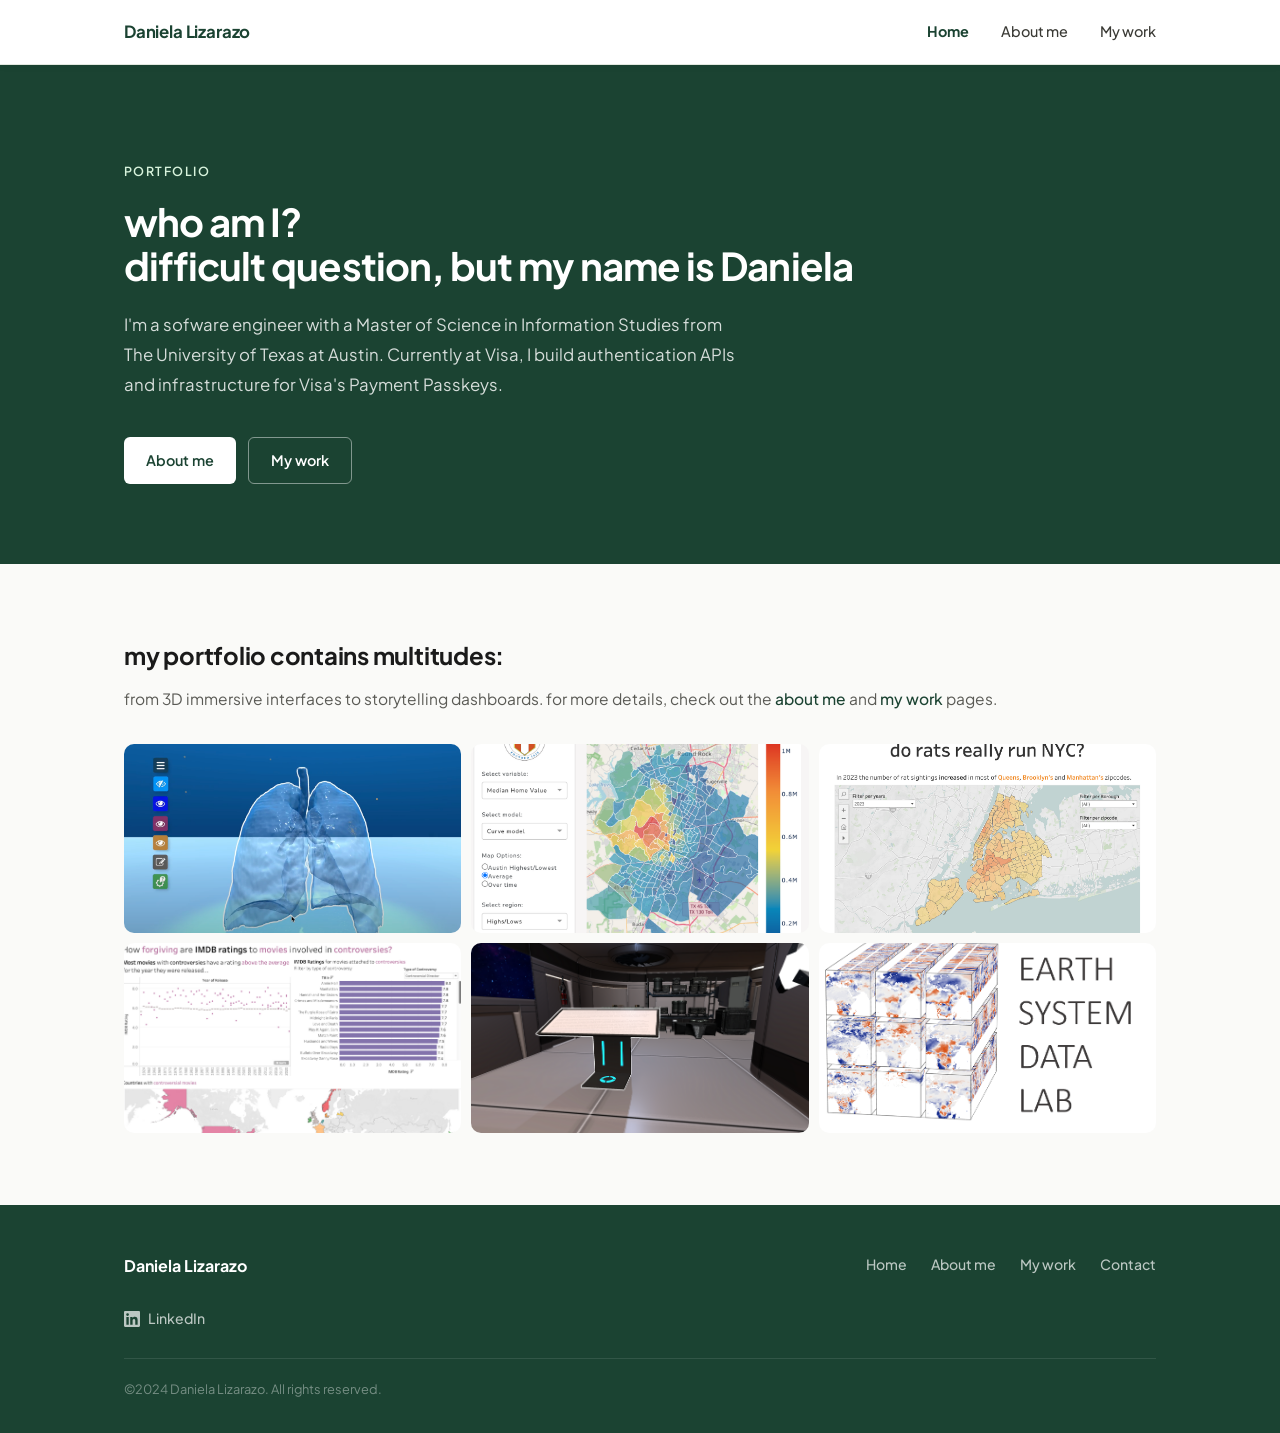
==== commit 3e07f008: "change everything" ====
--- a/index.html
+++ b/index.html
@@ -1,214 +1,117 @@
-<!doctype html>
-<html lang="en" id="page_e00b3f7930bf44a9af4a89931b583d51" data-device-type="mobile" data-env="live" itemscope itemtype="http://schema.org/ProfessionalService" class="no-js page_e00b3f7930bf44a9af4a89931b583d51 mobile fullBleed isHomepage modern">
+<!DOCTYPE html>
+<html lang="en">
 <head>
-<meta charset="utf-8">
-<title>Daniela Lizarazo</title>
-<meta itemprop="name" content="Daniela Lizarazo">
-<meta name="description" content="">
-<meta name="keywords" content="">
-<meta name="author" content="">
-<meta name="viewport" content="width=device-width,initial-scale=1,shrink-to-fit=no">
-<meta name="format-detection" content="telephone=yes">
-<meta name="robots" content="noindex, nofollow">
-<link rel="apple-touch-icon" sizes="180x180" href="https://static.mywebsites360.com/f4d7a6e8a42c4ae8aaf051b5d930cb21/f/118cd5e73162e6c208d3ffacbbd98bea0ef5c3d1/1/favicon-180x180.png">
-<link rel="icon" type="image/png" sizes="96x96" href="https://static.mywebsites360.com/f4d7a6e8a42c4ae8aaf051b5d930cb21/f/118cd5e73162e6c208d3ffacbbd98bea0ef5c3d1/1/favicon-96x96.png">
-<link rel="icon" type="image/png" sizes="32x32" href="https://static.mywebsites360.com/f4d7a6e8a42c4ae8aaf051b5d930cb21/f/118cd5e73162e6c208d3ffacbbd98bea0ef5c3d1/1/favicon-32x32.png">
-<link rel="icon" type="image/png" sizes="16x16" href="https://static.mywebsites360.com/f4d7a6e8a42c4ae8aaf051b5d930cb21/f/118cd5e73162e6c208d3ffacbbd98bea0ef5c3d1/1/favicon-16x16.png">
-<meta property="og:type" content="website">
-<meta property="og:url" content="https://danielalizarazo.com/">
-<meta property="og:title" content="Daniela Lizarazo">
-<meta name="twitter:card" content="summary_large_image">
-<meta name="twitter:title" content="Daniela Lizarazo">
-<link id="baseCSS" rel="stylesheet" type="text/css" href="css/base.css">
-<link id="pageCSS" rel="stylesheet" type="text/css" href="css/page%3FstyleIds=ZTAwYjNmNzkzMGJmNDRhOWFmNGE4OTkzMWI1ODNkNTEsYTk4ZjdiNGEzMmY5NGVmOTg5M2Q2Y2Y4ODZkYjQ1MmEsZjk0MzNmYzhhZmMyNGVjZWEzODliZDQ4ODIzYjYyNzIsZTc5ZTI1NzdjNWJlNDlkODk5YTFmZTdjYTI3NDkxZDA=.css">
-<link id="vendorCSS" rel="stylesheet" type="text/css" href="css/vendor-print.css">
-<script src="modernizr.respond.min.js"></script>
-<script type="text/javascript">
-  var TypekitConfig = {
-    scriptTimeout: 3000
-  };
-  (function() {
-    var h = document.getElementsByTagName('html')[0];
-    h.className += ' wf-loading';
-    var t = setTimeout(function() {
-      h.className = h.className.replace(/\bwf-loading\b/g, '');
-      h.className += ' wf-inactive';
-    }, TypekitConfig.scriptTimeout);
-    var d = false;
-    var tk = document.createElement('script');
-    tk.src = '//use.typekit.net/ik/[base64].js';
-    tk.type = 'text/javascript';
-    tk.async = 'true';
-    tk.onload = tk.onreadystatechange = function() {
-      var rs = this.readyState;
-      if (d || rs && rs != 'complete' && rs != 'loaded') return;
-      d = true;
-      clearTimeout(t);
-      try {
-        if(html5) html5.shivMethods = false; // why? https://github.com/Modernizr/Modernizr/issues/308
-        Typekit.load({ active: function() { if(window.jQuery) $(window).trigger('fontsLoaded'); } });
-      } catch (e) {}
-    };
-    var s = document.getElementsByTagName('script')[0];
-    s.parentNode.insertBefore(tk, s);
-  })();
-</script>
+  <meta charset="UTF-8">
+  <meta name="viewport" content="width=device-width, initial-scale=1.0">
+  <title>Daniela Lizarazo</title>
+  <meta name="description" content="Daniela Lizarazo — computer and data scientist specializing in machine learning, AI, and human-centered data science.">
+  <meta name="robots" content="noindex, nofollow">
+  <meta property="og:type" content="website">
+  <meta property="og:url" content="https://danielalizarazo.com/">
+  <meta property="og:title" content="Daniela Lizarazo">
+  <meta name="twitter:card" content="summary_large_image">
+  <meta name="twitter:title" content="Daniela Lizarazo">
+  <link rel="preconnect" href="https://fonts.googleapis.com">
+  <link rel="preconnect" href="https://fonts.gstatic.com" crossorigin>
+  <link href="https://fonts.googleapis.com/css2?family=Plus+Jakarta+Sans:wght@400;500;600;700&display=swap" rel="stylesheet">
+  <link rel="stylesheet" href="css/style.css">
 </head>
-<body data-site-id="f4d7a6e8a42c4ae8aaf051b5d930cb21" data-sc-layout="a" data-ajax-prefix="/__" class="noSecondaryContent">
-  <div class="siteWrapper">
-    <div class="siteInnerWrapper">
-      <div class="pageContainer linksSectionPage" id="links">
-        <div class="headerAndNavContainer">
-          <div class="headerAndNavContent">
-            <div class="headerAndNavContentInner">
-              <div class="headerContainer">
-                <header class="headerContent">
-<h1 class="siteName"><a itemprop="url" href="index.html">Daniela Lizarazo</a></h1>
-                </header><!-- /headerContent -->
-              </div><!-- /headerContainer -->
-<div class="navContainer">
-  <nav class="navContent">
-    <ul id="navTopLevel" data-mobile-nav-label="Menu" data-mobile-nav-style="side" data-mobile-nav-reveal="push" data-mobile-nav-animation="bounce" data-mobile-nav-trigger="icon"  data-mobile-nav-icon-position="right" data-home-nav-collapse-min="1" itemscope itemtype="http://www.schema.org/SiteNavigationElement"><li><a href="index.html" class="selected" itemprop="url"><span class="currArrow">▸</span>Home</a>
-</li><li><a href="about-me.html" itemprop="url">About me</a>
-</li><li><a href="my-work.html" itemprop="url">My work</a>
-</li></ul>
-  </nav><!-- /navContent -->
-</div><!-- /navContainer -->
-            </div><!-- headerAndNavContentInner -->
-          </div><!-- headerAndNavContent -->
-        </div><!-- /headerAndNavContainer -->
-        <div class="primaryAndSecondaryContainer">
-          <div class="primaryAndSecondaryContent">
-            <div class="primaryContentContainer">
-              <section class="primaryContent" role="main">
-<div class="blockContainer blockWrap_a98f7b4a32f94ef9893d6cf886db452a fsMed txa0 bmg0 lstSyNrmlzd bw0 sy0 blockAnim blockAnim--hidden blockAnim--fade">
-  <div class="blockContent block_a98f7b4a32f94ef9893d6cf886db452a  layoutA">
-    <div class="blockText">
-  <h2 class="contentTitle">👋 Hello world, it's me, Daniela</h2>
-  <div class="blockInnerContent" ><p>I'm a computer and data scientist currently finishing my master's degree in Information Studies with a focus in Data Science and AI at The University of Texas at Austin. Simultaneously, I'm working as a graduate research assistant at the Data and Decision Science Team at the IC2 Institute where I develop models and data-driven applications for the NSF I-Corps Hub and the City of Austin Office of Innovation.</p></div>
-</div><!-- /blockText-->
-  </div><!-- /blockContent -->
-</div><!-- /blockContainer -->
-<div class="blockContainer blockWrap_f9433fc8afc24ecea389bd48823b6272 fsMed txa0 bmg0 lstSyNrmlzd bw0 sy0 blockAnim blockAnim--hidden blockAnim--fade">
-  <div class="blockContent block_f9433fc8afc24ecea389bd48823b6272  layoutA">
-    <div class="blockText">
-  <h2 class="contentTitle">From 3D immersive interfaces to storytelling dashboards</h2>
-  <div class="blockInnerContent" ><p>I have a wide set of skills in human computer-interaction, AI and data science. For more details, check out the <a href="about-me.html">about me</a> and <a href="my-work.html" target="_blank" rel="noopener noreferrer">my work</a> pages.</p></div>
-</div><!-- /blockText-->
-  </div><!-- /blockContent -->
-</div><!-- /blockContainer -->
-<div class="blockContainer blockWrap_e79e2577c5be49d899a1fe7ca27491d0 fsMed txa0 bmg0 lstSyNrmlzd bw0 sy0 blockAnim blockAnim--hidden blockAnim--fade" itemscope itemtype="http://schema.org/ImageGallery">
-  <div class="blockContent imageGallery imagesCollection block_e79e2577c5be49d899a1fe7ca27491d0  layoutA hasImg hasSlideshow imgOnly fixedAspectRatioImages hasMultipleVisible" data-image-count="6" data-pagination-anim="none" data-pagenum="1" data-img-server="https://static.mywebsites360.com" data-gallery-block-id="e79e2577c5be49d899a1fe7ca27491d0"  data-large-img-opts="HeFQid7LQXgcb94xYvs5phWX56a2v8sSE5pbW">
-    <div class="blockImg">
-      <div class="flex-container flexMain">
-        <div class="flexslider deferredLoadGallery" data-animation="slide" data-slideshow="true" data-slideshow-speed="5000" data-max-items="2" data-min-items="2" data-item-width="320" data-item-margin="10">
-          <ul class="slides galleryWrapper" data-collections="[base64]">
-            <li class="fs-item ">
-  <div class="contentImg imgShape ratio16x9Img"><img src="https://static.mywebsites360.com/f4d7a6e8a42c4ae8aaf051b5d930cb21/i/ee0117aaaf1144a9a1cee20601df4d20/1/4SoifmQpDrHbZJ6W5XJrp/Screenshot%202024-01-11%20at%2012.12.42%20AM.png" data-asset="ee0117aaaf1144a9a1cee20601df4d20" alt="Screenshot 2024-01-11 at 12.12.42 AM.png" data-mod="cover:800" class="contentImg"></div>
-</li>
+<body>
 
-<li class="fs-item ">
-  <div class="contentImg imgShape ratio16x9Img"><img src="https://static.mywebsites360.com/f4d7a6e8a42c4ae8aaf051b5d930cb21/i/bdf1bd25d6a14dbc9337bd4d2714918d/1/4SoifmQpDrHbZJ6W5XJrp/Screenshot%202024-01-11%20at%2012.12.14%20AM.png" data-asset="bdf1bd25d6a14dbc9337bd4d2714918d" alt="Screenshot 2024-01-11 at 12.12.14 AM.png" data-mod="cover:800" class="contentImg"></div>
-</li>
+  <header>
+    <div class="header-inner">
+      <a href="index.html" class="logo">Daniela Lizarazo</a>
+      <nav class="header-nav">
+        <a href="index.html" class="active">Home</a>
+        <a href="about-me.html">About me</a>
+        <a href="my-work.html">My work</a>
+      </nav>
+      <button class="hamburger" aria-label="Toggle menu" aria-expanded="false">
+        <span></span><span></span><span></span>
+      </button>
+    </div>
+    <nav class="mobile-nav" aria-label="Mobile navigation">
+      <a href="index.html" class="active">Home</a>
+      <a href="about-me.html">About me</a>
+      <a href="my-work.html">My work</a>
+    </nav>
+  </header>
 
-<li class="fs-item ">
-  <div class="contentImg imgShape ratio16x9Img"><img src="https://static.mywebsites360.com/f4d7a6e8a42c4ae8aaf051b5d930cb21/i/e1e6e995297b43c6aca7a8af2b8f3970/1/4SoifmQpDrHbZJ6W5XJrp/Screenshot%202024-01-11%20at%2012.14.52%20AM.png" data-asset="e1e6e995297b43c6aca7a8af2b8f3970" alt="Screenshot 2024-01-11 at 12.14.52 AM.png" data-mod="cover:800" class="contentImg"></div>
-</li>
+  <main>
 
-<li class="fs-item ">
-  <div class="contentImg imgShape ratio16x9Img"><img src="https://static.mywebsites360.com/f4d7a6e8a42c4ae8aaf051b5d930cb21/i/c20057747b0c45ce8f988098be12da9f/1/4SoifmQpDrHbZJ6W5XJrp/Screenshot%202024-01-11%20at%201.08.15%20AM.png" data-asset="c20057747b0c45ce8f988098be12da9f" alt="Screenshot 2024-01-11 at 1.08.15 AM.png" data-mod="cover:800" class="contentImg"></div>
-</li>
-
-<li class="fs-item ">
-  <div class="contentImg imgShape ratio16x9Img"><img src="https://static.mywebsites360.com/f4d7a6e8a42c4ae8aaf051b5d930cb21/i/d3e3139012dc499b9ce6f6083e0b8f80/1/4SoifmQpDrHbZJ6W5XJrp/Screenshot%202024-01-11%20at%202.05.03%20AM.png" data-asset="d3e3139012dc499b9ce6f6083e0b8f80" alt="Screenshot 2024-01-11 at 2.05.03 AM.png" data-mod="cover:800" class="contentImg"></div>
-</li>
-
-<li class="fs-item ">
-  <div class="contentImg imgShape ratio16x9Img"><img src="https://static.mywebsites360.com/f4d7a6e8a42c4ae8aaf051b5d930cb21/i/f948c0f25b6a4b46b26bc41d136ddff6/1/4SoifmQpDrHbZJ6W5XJrp/esdl-square.png" data-asset="f948c0f25b6a4b46b26bc41d136ddff6" alt="esdl-square.png" data-mod="cover:800" class="contentImg"></div>
-</li>
-
-
-          </ul>
+    <section class="hero">
+      <div class="container">
+        <p class="hero-label">Portfolio</p>
+        <h1>who am I?<br>difficult question, but my name is Daniela</h1>
+        <p class="hero-bio">I'm a sofware engineer with a Master of Science in Information Studies from The University of Texas at Austin. Currently at Visa, I build authentication APIs and infrastructure for Visa's Payment Passkeys.</p>
+        <div class="btn-group">
+          <a href="about-me.html" class="btn btn-primary">About me</a>
+          <a href="my-work.html" class="btn btn-outline">My work</a>
         </div>
       </div>
-    </div><!-- /blockImg -->
-  </div><!-- /blockContent -->
-</div><!-- /blockContainer -->
-              </section><!-- /primaryContent -->
-            </div><!-- /primaryContentContainer -->
-          </div><!-- /primaryAndSecondaryContent -->
-        </div><!-- /primaryAndSecondaryContainer -->
-        <div class="footerContainer">
-  <footer class="footerContent">
-  	<div class="footerInner">
-<div class="blockContainer socialIconsContainer blockWrap_e0a81e694a194ed6a7d155da40583dc7 ">
-  <div class="blockContent block_e0a81e694a194ed6a7d155da40583dc7 txa1">
-        <ul class="iconGroup socialIcons footerSocialIcons">
-      <li><a target="_blank" rel="noopener noreferrer" href="https://www.linkedin.com/in/daniela-lizarazo-721335228/" class="zocial linkedin" aria-label="linkedin"></a></li>
-    </ul>
-      </div><!-- /blockContent -->
-</div><!-- /blockContainer -->
-<div class="blockContainer blockWrap_dd943fca7a9e432e927b0d071dcdae63 ">
-  <div class="blockContent block_dd943fca7a9e432e927b0d071dcdae63 ">
-    <div class="blockText">
-  <div class="blockInnerContent" ><p><a href="index.html">Home</a> | <a href="about-me.html">About</a> | <a href="my-work.html">Work</a> | <a href="index.html">Contact</a></p></div>
-</div><!-- /blockText-->
-  </div><!-- /blockContent -->
-</div><!-- /blockContainer -->
-<div class="blockContainer blockWrap_f9fcd93386224b608d1e517b4ab8068d ">
-  <div class="blockContent block_f9fcd93386224b608d1e517b4ab8068d ">
-    <div class="blockText blockInnerContent">
-      <p>©2022 Websites 360® - Do not copy website. All rights reserved. | Powered By: Websites360®</p>
-    </div><!-- /blockText-->
-  </div><!-- /blockContent -->
-</div><!-- /blockContainer -->
-      <div class="scCredit"><a href="https://www.websites360.com" target="_blank" rel="nofollow">Created with <span>Websites 360</span></a></div>
+    </section>
+
+    <section class="gallery-section">
+      <div class="container">
+        <div class="gallery-intro">
+          <h2>my portfolio contains multitudes:</h2>
+          <p>from 3D immersive interfaces to storytelling dashboards. for more details, check out the <a href="about-me.html">about me</a> and <a href="my-work.html">my work</a> pages.</p>
+        </div>
+        <div class="img-grid">
+          <div class="img-grid-item">
+            <img src="images/screenshot-12.12.42am.png" alt="Project screenshot">
+          </div>
+          <div class="img-grid-item">
+            <img src="images/screenshot-12.12.14am.png" alt="Project screenshot">
+          </div>
+          <div class="img-grid-item">
+            <img src="images/screenshot-12.14.52am.png" alt="Project screenshot">
+          </div>
+          <div class="img-grid-item">
+            <img src="images/screenshot-1.08.15am.png" alt="Project screenshot">
+          </div>
+          <div class="img-grid-item">
+            <img src="images/screenshot-2.05.03am.png" alt="Project screenshot">
+          </div>
+          <div class="img-grid-item">
+            <img src="images/esdl-square.png" alt="ESDL project">
+          </div>
+        </div>
+      </div>
+    </section>
+
+  </main>
+
+  <footer>
+    <div class="footer-inner">
+      <div class="footer-top">
+        <span class="footer-brand">Daniela Lizarazo</span>
+        <nav class="footer-nav">
+          <a href="index.html">Home</a>
+          <a href="about-me.html">About me</a>
+          <a href="my-work.html">My work</a>
+          <a href="https://www.linkedin.com/in/daniela-lizarazo-721335228/" target="_blank" rel="noopener noreferrer">Contact</a>
+        </nav>
+      </div>
+      <div class="footer-social">
+        <a href="https://www.linkedin.com/in/daniela-lizarazo-721335228/" target="_blank" rel="noopener noreferrer">
+          <svg width="16" height="16" viewBox="0 0 24 24" fill="currentColor" aria-hidden="true"><path d="M20.447 20.452h-3.554v-5.569c0-1.328-.027-3.037-1.852-3.037-1.853 0-2.136 1.445-2.136 2.939v5.667H9.351V9h3.414v1.561h.046c.477-.9 1.637-1.85 3.37-1.85 3.601 0 4.267 2.37 4.267 5.455v6.286zM5.337 7.433a2.062 2.062 0 01-2.063-2.065 2.064 2.064 0 112.063 2.065zm1.782 13.019H3.555V9h3.564v11.452zM22.225 0H1.771C.792 0 0 .774 0 1.729v20.542C0 23.227.792 24 1.771 24h20.451C23.2 24 24 23.227 24 22.271V1.729C24 .774 23.2 0 22.222 0h.003z"/></svg>
+          LinkedIn
+        </a>
+      </div>
+      <p class="footer-copy">©2024 Daniela Lizarazo. All rights reserved.</p>
     </div>
   </footer>
-</div><!--  /footerContainer -->
-      </div> <!-- /pageContainer -->
-    </div><!-- /siteInnerWrapper -->
-  </div><!-- siteOuterWrapper -->
-  <script src="https://code.jquery.com/jquery-1.12.4.min.js"></script>
-<script>window.jQuery || document.write('<script src="jquery-1.12.4.min.js">\x3C/script>')</script>
-<script src="siteBundle.js"></script>
-<style type="text/css">
-/*!
-  Zocial Butons
-  http://zocial.smcllns.com
-  by Sam Collins (@smcllns)
-  License: http://opensource.org/licenses/mit-license.php
-*/
-/* Reference icons from font-files
-** Base 64-encoded version recommended to resolve cross-site font-loading issues
-*/
-@font-face {
-	font-family: "zocial";
-	src: url("zocial.eot");
-	src: url("zocial.eot%3F") format("embedded-opentype"),
-		url([data-uri]),
-		url("zocial.woff") format("woff"),
-		url("zocial.ttf") format("truetype"),
-		url("zocial.svg") format("svg");
-	font-weight: normal;
-	font-style: normal;
-}
-@media screen and (-webkit-min-device-pixel-ratio:0) {
-	@font-face {
-		font-family: "zocial";
-		src: url("zocial.svg") format("svg");
-	}
-}
-</style>
-<a id="navTrigger" href="index.html#" style="display:block;" aria-label="Menu">
-  <span class="navIcon">
-      <svg xmlns="http://www.w3.org/2000/svg" class="navIcon-svg--dotsVert navIcon-svg--w2" viewBox="0 0 164 32">
-  <path class="path1" d="M31.299 15.65c0 8.643-7.007 15.65-15.65 15.65s-15.65-7.007-15.65-15.65c0-8.643 7.007-15.65 15.65-15.65s15.65 7.007 15.65 15.65z"></path>
-  <path class="path2" d="M97.674 15.65c0 8.643-7.007 15.65-15.65 15.65s-15.65-7.007-15.65-15.65c0-8.643 7.007-15.65 15.65-15.65s15.65 7.007 15.65 15.65z"></path>
-  <path class="path3" d="M164.399 15.65c0 8.643-7.007 15.65-15.65 15.65s-15.65-7.007-15.65-15.65c0-8.643 7.007-15.65 15.65-15.65s15.65 7.007 15.65 15.65z"></path>
-</svg>
-  </span>
-</a>
-<script src="collections.js" data-collections="aHR0cHM6Ly9hcGkubXl3ZWJzaXRlczM2MC5jb20vZjRkN2E2ZThhNDJjNGFlOGFhZjA1MWI1ZDkzMGNiMjEvYy97dHlwZX0="></script>
+
+  <script>
+    const hamburger = document.querySelector('.hamburger');
+    const mobileNav = document.querySelector('.mobile-nav');
+    hamburger.addEventListener('click', () => {
+      const open = hamburger.classList.toggle('open');
+      mobileNav.classList.toggle('open');
+      hamburger.setAttribute('aria-expanded', open);
+    });
+  </script>
+
 </body>
-</html>+</html>
--- a/css/style.css
+++ b/css/style.css
@@ -0,0 +1,224 @@
+@import url('https://fonts.googleapis.com/css2?family=Plus+Jakarta+Sans:wght@400;500;600;700&display=swap');
+
+:root {
+  --green:      #1B4332;
+  --green-mid:  #2D6A4F;
+  --green-light:#D8F3DC;
+  --bg:         #FAFAF8;
+  --white:      #FFFFFF;
+  --text:       #1A1A1A;
+  --text-mid:   #3A3A35;
+  --text-sec:   #5A5A55;
+  --border:     #E2E8E0;
+  --radius:     10px;
+  --max-w:      1080px;
+}
+
+*, *::before, *::after { box-sizing: border-box; margin: 0; padding: 0; }
+html { scroll-behavior: smooth; }
+body {
+  font-family: 'Plus Jakarta Sans', sans-serif;
+  background: var(--bg);
+  color: var(--text);
+  line-height: 1.65;
+  -webkit-font-smoothing: antialiased;
+}
+a { color: var(--green); text-decoration: none; }
+a:hover { text-decoration: underline; color: var(--green-mid); }
+img { max-width: 100%; height: auto; display: block; }
+
+/* ── HEADER ── */
+header {
+  position: sticky; top: 0; z-index: 200;
+  background: var(--white);
+  border-bottom: 1px solid var(--border);
+  box-shadow: 0 1px 8px rgba(0,0,0,0.05);
+}
+.header-inner {
+  max-width: var(--max-w); margin: 0 auto; padding: 0 24px;
+  height: 64px; display: flex; align-items: center; justify-content: space-between;
+}
+.logo { font-size: 1.05rem; font-weight: 700; color: var(--green); letter-spacing: -0.01em; }
+.logo:hover { text-decoration: none; }
+.header-nav { display: flex; gap: 32px; }
+.header-nav a { font-size: 0.9rem; font-weight: 500; color: var(--text-mid); transition: color 0.15s; }
+.header-nav a:hover { color: var(--green); text-decoration: none; }
+.header-nav a.active { color: var(--green); font-weight: 700; text-decoration: none; }
+
+.hamburger {
+  display: none; flex-direction: column; gap: 5px;
+  background: none; border: none; cursor: pointer; padding: 4px;
+}
+.hamburger span { display: block; width: 22px; height: 2px; background: var(--text); border-radius: 2px; transition: transform 0.2s, opacity 0.2s; }
+.hamburger.open span:nth-child(1) { transform: translateY(7px) rotate(45deg); }
+.hamburger.open span:nth-child(2) { opacity: 0; }
+.hamburger.open span:nth-child(3) { transform: translateY(-7px) rotate(-45deg); }
+
+.mobile-nav {
+  display: none; flex-direction: column;
+  background: var(--white); border-bottom: 1px solid var(--border);
+  padding: 8px 24px 16px;
+}
+.mobile-nav.open { display: flex; }
+.mobile-nav a { font-size: 0.95rem; font-weight: 500; color: var(--text-mid); padding: 12px 0; border-bottom: 1px solid var(--border); display: block; }
+.mobile-nav a:last-child { border-bottom: none; }
+.mobile-nav a:hover, .mobile-nav a.active { color: var(--green); text-decoration: none; }
+
+/* ── LAYOUT ── */
+.container { max-width: var(--max-w); margin: 0 auto; padding: 0 24px; }
+
+/* ── HERO (index) ── */
+.hero { background: var(--green); color: var(--white); padding: 96px 0 80px; }
+.hero-label {
+  font-size: 0.78rem; font-weight: 600; letter-spacing: 0.12em;
+  text-transform: uppercase; color: var(--green-light); margin-bottom: 18px;
+}
+.hero h1 {
+  font-size: clamp(1.6rem, 3vw, 2.4rem); font-weight: 700;
+  line-height: 1.15; letter-spacing: -0.025em; margin-bottom: 22px;
+}
+.hero .hero-bio {
+  font-size: 1.05rem; line-height: 1.8;
+  color: rgba(255,255,255,0.82); max-width: 620px; margin-bottom: 36px;
+}
+.btn-group { display: flex; gap: 12px; flex-wrap: wrap; }
+.btn {
+  display: inline-flex; align-items: center;
+  padding: 11px 22px; border-radius: 6px;
+  font-size: 0.9rem; font-weight: 600; cursor: pointer; transition: all 0.15s;
+}
+.btn-primary { background: var(--white); color: var(--green); }
+.btn-primary:hover { background: var(--green-light); text-decoration: none; color: var(--green); }
+.btn-outline { background: transparent; color: var(--white); border: 1.5px solid rgba(255,255,255,0.45); }
+.btn-outline:hover { border-color: var(--white); background: rgba(255,255,255,0.08); text-decoration: none; color: var(--white); }
+
+/* ── PAGE HERO (about + work) ── */
+.page-hero { background: var(--green); color: var(--white); padding: 56px 0 52px; }
+.page-hero h1 { font-size: clamp(1.9rem, 4vw, 2.9rem); font-weight: 700; letter-spacing: -0.02em; }
+
+/* ── SECTION HEADING ── */
+.section-heading {
+  font-size: 1.25rem; font-weight: 700; color: var(--text); letter-spacing: -0.01em;
+  display: flex; align-items: center; gap: 14px; margin-bottom: 36px;
+}
+.section-heading::after { content: ''; flex: 1; height: 1px; background: var(--border); }
+
+/* ── GALLERY (index) ── */
+.gallery-section { padding: 72px 0; }
+.gallery-intro { margin-bottom: 32px; }
+.gallery-intro h2 { font-size: 1.5rem; font-weight: 700; letter-spacing: -0.01em; margin-bottom: 10px; }
+.gallery-intro p { color: var(--text-sec); font-size: 0.97rem; }
+.gallery-intro a { color: var(--green); font-weight: 500; }
+.img-grid { display: grid; grid-template-columns: repeat(3, 1fr); gap: 10px; }
+.img-grid-item { aspect-ratio: 16/9; overflow: hidden; border-radius: var(--radius); background: var(--border); }
+.img-grid-item img { width: 100%; height: 100%; object-fit: cover; transition: transform 0.35s ease; }
+.img-grid-item:hover img { transform: scale(1.05); }
+
+/* ── ABOUT INTRO ── */
+.about-intro { padding: 72px 0; }
+.about-intro-inner { display: grid; grid-template-columns: 1fr 200px; gap: 52px; align-items: start; }
+.about-text h2 { font-size: 1.35rem; font-weight: 700; margin-bottom: 14px; letter-spacing: -0.01em; }
+.about-text p { color: var(--text-mid); font-size: 0.97rem; line-height: 1.75; margin-bottom: 12px; }
+.about-text p:last-of-type { margin-bottom: 0; }
+.btn-green {
+  display: inline-flex; align-items: center; gap: 8px;
+  margin-top: 22px; padding: 11px 22px;
+  background: var(--green); color: var(--white);
+  border-radius: 6px; font-size: 0.9rem; font-weight: 600; transition: background 0.15s;
+}
+.btn-green:hover { background: var(--green-mid); text-decoration: none; color: var(--white); }
+.avatar-wrap { text-align: center; }
+.avatar-wrap img {
+  width: 175px; height: 175px; border-radius: 50%; object-fit: cover;
+  border: 4px solid var(--green-light); margin: 0 auto;
+}
+.avatar-credit { margin-top: 8px; font-size: 0.72rem; color: var(--text-sec); }
+.avatar-credit a { color: var(--text-sec); }
+
+/* ── TIMELINE ── */
+.timeline-section { padding: 64px 0; border-top: 1px solid var(--border); }
+.timeline { position: relative; padding-left: 30px; }
+.timeline::before {
+  content: ''; position: absolute; left: 0; top: 8px; bottom: 0;
+  width: 2px; background: var(--green-light);
+}
+.timeline-item { position: relative; padding-bottom: 36px; }
+.timeline-item:last-child { padding-bottom: 0; }
+.timeline-item::before {
+  content: ''; position: absolute; left: -36px; top: 7px;
+  width: 12px; height: 12px; border-radius: 50%;
+  background: var(--green); border: 2px solid var(--white);
+  box-shadow: 0 0 0 2px var(--green-light);
+}
+.tl-org { font-size: 0.97rem; font-weight: 700; color: var(--text); margin-bottom: 2px; }
+.tl-role { font-size: 0.92rem; font-weight: 600; color: var(--green-mid); margin-bottom: 2px; }
+.tl-date { font-size: 0.78rem; font-weight: 500; color: var(--text-sec); margin-bottom: 10px; letter-spacing: 0.01em; }
+.timeline-item ul { list-style: disc; padding-left: 18px; color: var(--text-mid); font-size: 0.9rem; line-height: 1.7; }
+.timeline-item ul li { margin-bottom: 5px; }
+.timeline-item p { color: var(--text-mid); font-size: 0.9rem; line-height: 1.7; }
+.tl-subrole { margin-top: 18px; padding-top: 16px; border-top: 1px dashed var(--border); }
+
+/* ── PROJECTS ── */
+.projects-section { padding: 72px 0; }
+.project-card {
+  display: grid; grid-template-columns: 200px 1fr;
+  gap: 28px; padding: 32px 0;
+  border-bottom: 1px solid var(--border); align-items: start;
+}
+.project-card:first-child { padding-top: 0; }
+.project-card:last-child { border-bottom: none; }
+.project-thumb { width: 200px; height: 140px; border-radius: var(--radius); overflow: hidden; background: var(--border); }
+.project-thumb img { width: 100%; height: 100%; object-fit: cover; transition: transform 0.3s; }
+.project-card:hover .project-thumb img { transform: scale(1.05); }
+.project-content h3 { font-size: 1.05rem; font-weight: 700; margin-bottom: 10px; line-height: 1.35; }
+.project-content h3 a { color: var(--text); }
+.project-content h3 a:hover { color: var(--green); text-decoration: none; }
+.project-content p { font-size: 0.9rem; color: var(--text-sec); line-height: 1.7; }
+.project-content p + p { margin-top: 8px; }
+.project-content p a { color: var(--green); font-weight: 500; }
+
+/* ── TABLEAU ── */
+.tableau-section { padding: 72px 0; border-top: 1px solid var(--border); }
+.tableau-intro { color: var(--text-sec); font-size: 0.95rem; line-height: 1.7; margin-bottom: 48px; }
+.tableau-embed { margin-bottom: 52px; overflow-x: auto; }
+.tableau-embed:last-child { margin-bottom: 0; }
+
+/* ── FOOTER ── */
+footer { background: var(--green); color: rgba(255,255,255,0.85); padding: 48px 0 32px; }
+.footer-inner { max-width: var(--max-w); margin: 0 auto; padding: 0 24px; }
+.footer-top {
+  display: flex; justify-content: space-between; align-items: flex-start;
+  margin-bottom: 28px; gap: 24px; flex-wrap: wrap;
+}
+.footer-brand { font-size: 1rem; font-weight: 700; color: var(--white); }
+.footer-nav { display: flex; gap: 24px; flex-wrap: wrap; align-items: center; }
+.footer-nav a { color: rgba(255,255,255,0.7); font-size: 0.88rem; font-weight: 500; transition: color 0.15s; }
+.footer-nav a:hover { color: var(--white); text-decoration: none; }
+.footer-social { margin-bottom: 24px; }
+.footer-social a {
+  display: inline-flex; align-items: center; gap: 8px;
+  color: rgba(255,255,255,0.7); font-size: 0.88rem; font-weight: 500; transition: color 0.15s;
+}
+.footer-social a:hover { color: var(--white); text-decoration: none; }
+.footer-copy {
+  font-size: 0.8rem; color: rgba(255,255,255,0.4);
+  border-top: 1px solid rgba(255,255,255,0.1); padding-top: 20px;
+}
+
+/* ── RESPONSIVE ── */
+@media (max-width: 768px) {
+  .header-nav { display: none; }
+  .hamburger { display: flex; }
+  .hero { padding: 64px 0 52px; }
+  .img-grid { grid-template-columns: repeat(2, 1fr); }
+  .about-intro-inner { grid-template-columns: 1fr; }
+  .avatar-wrap { order: -1; }
+  .project-card { grid-template-columns: 1fr; gap: 16px; }
+  .project-thumb { width: 100%; height: 200px; }
+  .footer-top { flex-direction: column; gap: 16px; }
+}
+@media (max-width: 480px) {
+  .img-grid { grid-template-columns: 1fr; }
+  .btn-group { flex-direction: column; align-items: flex-start; }
+  .footer-nav { gap: 14px; }
+}
